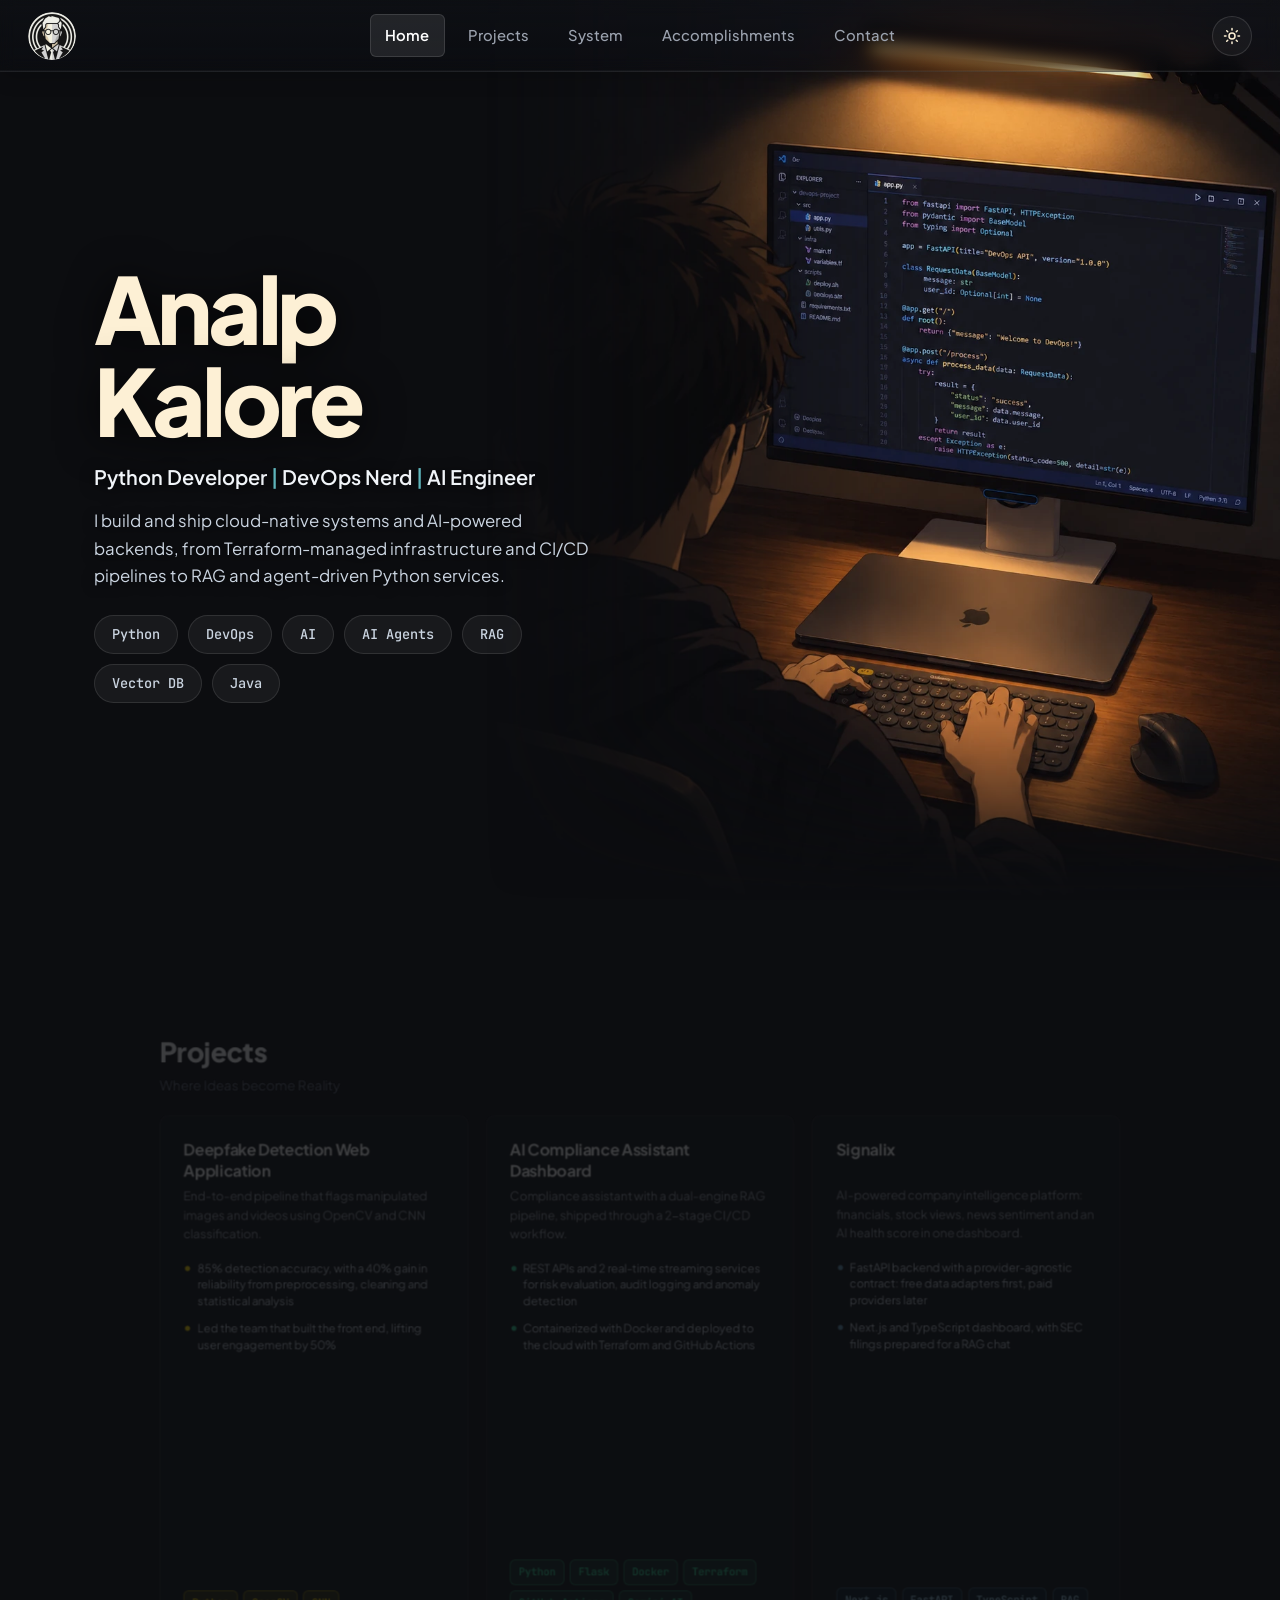
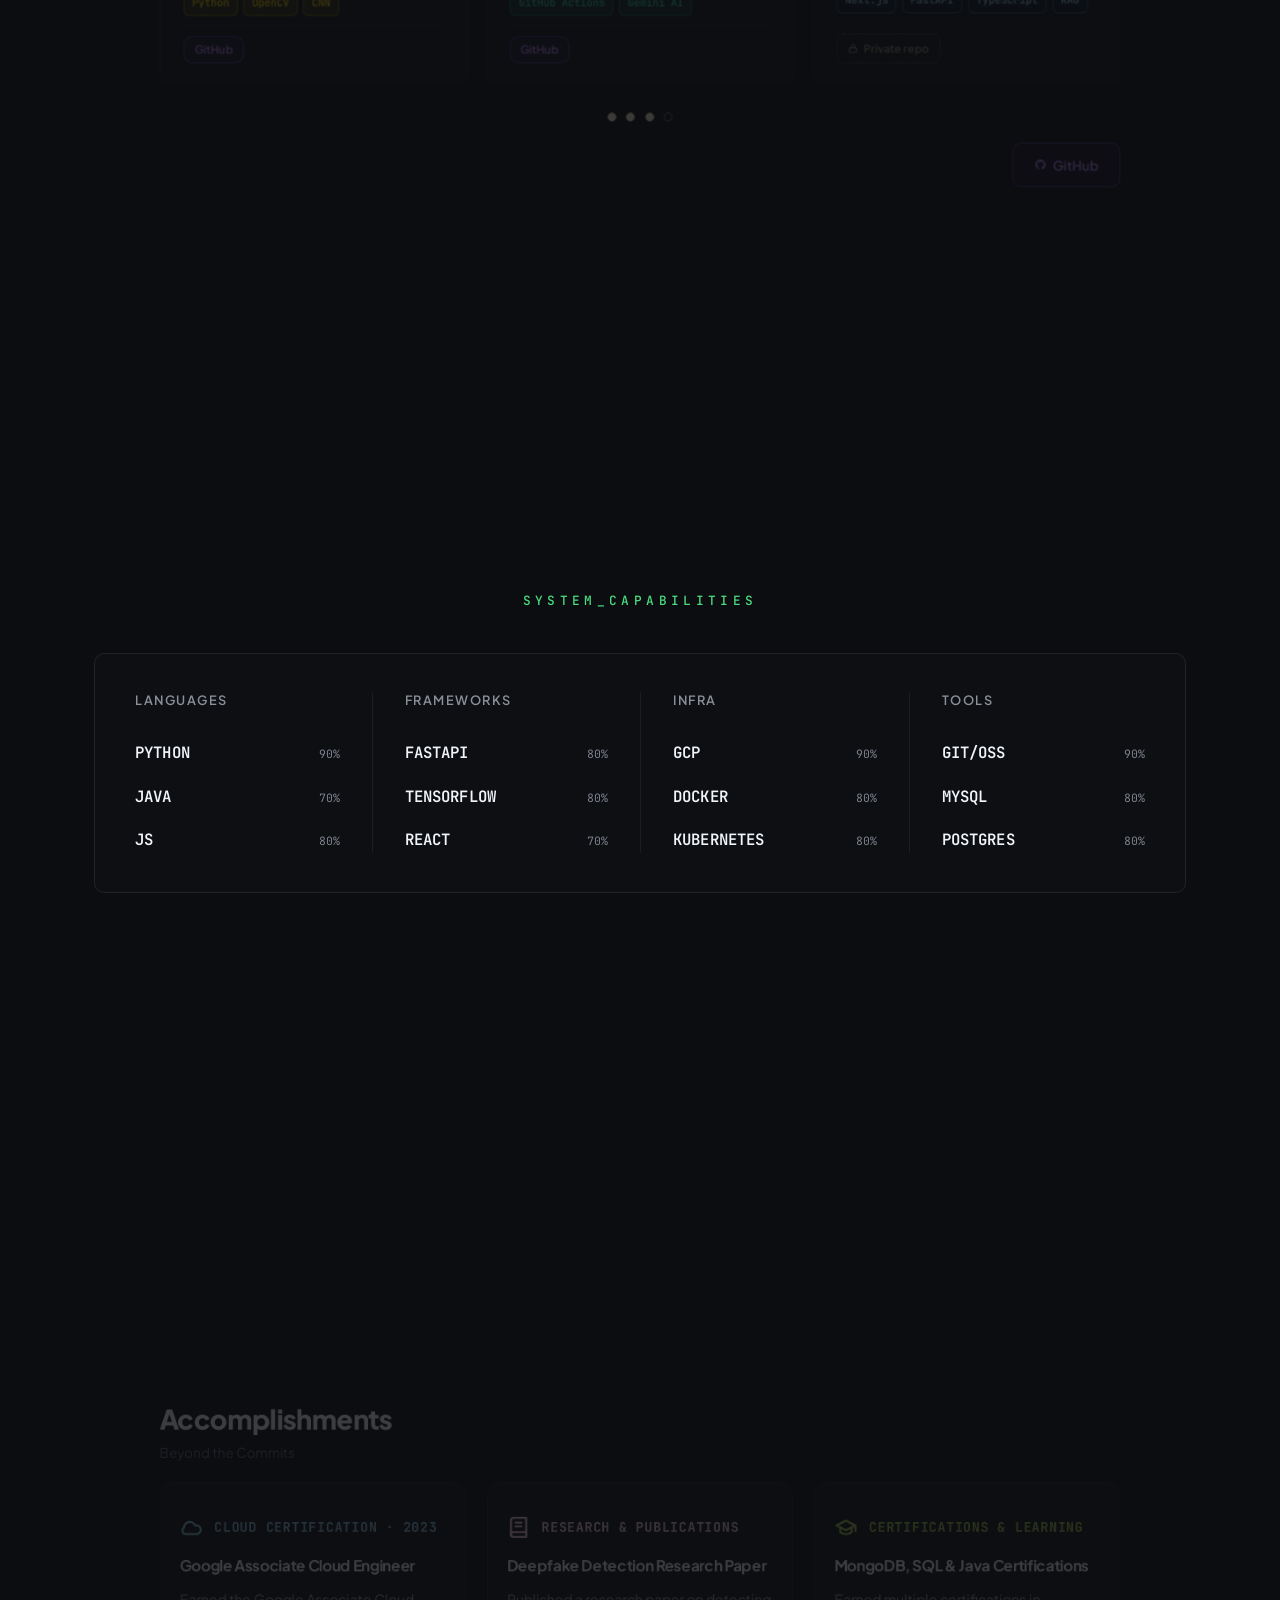
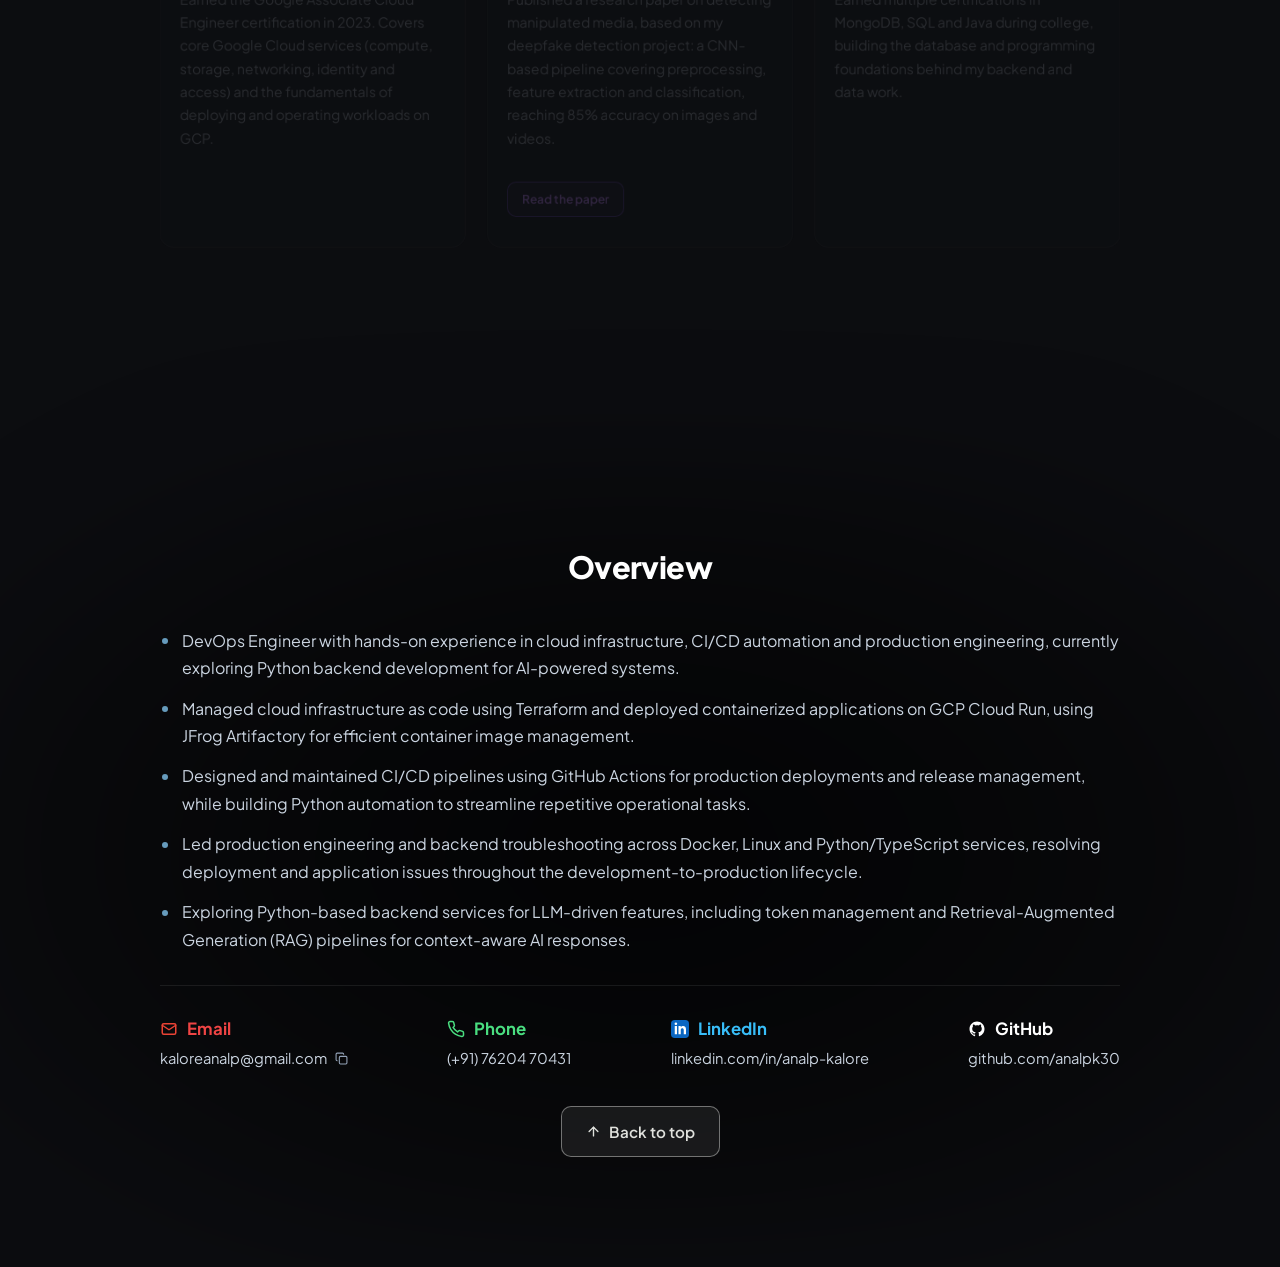
==== index.html @ 3201dc07 "fix #5" ====
<!DOCTYPE html>
<html lang="en">
<head>
  <meta charset="UTF-8">
  <meta name="viewport" content="width=device-width, initial-scale=1.0">

  <title>Analp Kalore | Python Developer, DevOps & AI Engineer</title>
  <meta name="description" content="Portfolio of Analp Kalore: Python developer, DevOps engineer and AI engineer building cloud-native systems, CI/CD pipelines, RAG and AI agents.">
  <meta name="author" content="Analp Kalore">
  <meta name="theme-color" content="#0c0d10">
  <link rel="canonical" href="https://analpk30.github.io/">

  <!-- Open Graph / Twitter -->
  <meta property="og:type" content="website">
  <meta property="og:url" content="https://analpk30.github.io/">
  <meta property="og:title" content="Analp Kalore | Python Developer, DevOps & AI Engineer">
  <meta property="og:description" content="Portfolio of Analp Kalore: Python developer, DevOps engineer and AI engineer building cloud-native systems, CI/CD pipelines, RAG and AI agents.">
  <meta property="og:image" content="https://analpk30.github.io/assets/og-image.jpg">
  <meta name="twitter:card" content="summary_large_image">

  <link rel="icon" type="image/svg+xml" href="assets/favicon.svg">

  <!-- Google Fonts: Plus Jakarta Sans & JetBrains Mono -->
  <link rel="preconnect" href="https://fonts.googleapis.com">
  <link rel="preconnect" href="https://fonts.gstatic.com" crossorigin>
  <link href="https://fonts.googleapis.com/css2?family=JetBrains+Mono:wght@400;500;600&family=Plus+Jakarta+Sans:wght@400;500;600;700;800&display=swap" rel="stylesheet">

  <!-- Theme bootstrap: set before first paint (default: dark; ?theme=light previews without saving) -->
  <script>
    (function() {
      var t = 'dark';
      try {
        var q = /[?&]theme=(light|dark)/.exec(window.location.search);
        t = q ? q[1] : (localStorage.getItem('theme') === 'light' ? 'light' : 'dark');
      } catch (e) {}
      document.documentElement.setAttribute('data-theme', t);
      var m = document.querySelector('meta[name="theme-color"]');
      if (m) m.setAttribute('content', t === 'light' ? '#f6e4c6' : '#0c0d10');
    })();
  </script>

  <link rel="stylesheet" href="css/styles.css?v=8">

  <!-- Page Transition Flash Prevention -->
  <script>
    (function() {
      try {
        if (sessionStorage.getItem('portfolio_page_transition') === '1' || window.location.search.indexOf('transition=1') !== -1) {
          document.documentElement.classList.add('split-transition-active');
        }
      } catch (e) {}
    })();
  </script>
</head>
<body>
  <div class="screen-split-overlay" id="screen-split-overlay" aria-hidden="true">
    <div class="split-curtain split-curtain-left"></div>
    <div class="split-curtain split-curtain-right"></div>
  </div>

  <!-- Fixed background stack: hero image, dims as you scroll past the hero -->
  <div class="bg-stack" aria-hidden="true">
    <div class="hero-visual">
      <img class="hv-dark" src="assets/desk-scene.webp" width="1211" height="1299" fetchpriority="high" alt="">
      <img class="hv-light" src="assets/light-scene.webp" width="1211" height="1299" alt="">
    </div>
  </div>

  <a href="#main" class="skip-link">Skip to main content</a>

  <header class="site-header">
    <div class="header-inner">
      <a href="#home" class="profile-avatar" aria-label="Analp Kalore, back to home"><img class="logo-dark" src="assets/logo-dark.png" width="96" height="96" alt="Analp Kalore logo"><img class="logo-light" src="assets/logo-light.png" width="96" height="96" alt=""></a>

      <nav class="nav-desktop" aria-label="Main Navigation">
        <a href="#home" class="nav-link active">Home</a>
        <a href="#projects" class="nav-link">Projects</a>
        <a href="#system" class="nav-link">System</a>
        <a href="#achievements" class="nav-link">Accomplishments</a>
        <a href="#contact" class="nav-link">Contact</a>
      </nav>

      <button class="mobile-toggle" id="mobile-toggle" aria-label="Toggle Navigation Menu" aria-expanded="false">
        <svg class="hamburger-icon" viewBox="0 0 24 24" fill="none" stroke="currentColor" stroke-width="2">
          <line x1="3" y1="6" x2="21" y2="6"/>
          <line x1="3" y1="12" x2="21" y2="12"/>
          <line x1="3" y1="18" x2="21" y2="18"/>
        </svg>
      </button>
      <button type="button" class="theme-toggle" id="theme-toggle" aria-label="Switch to light theme" title="Switch to light theme">
        <svg class="theme-icon-sun" width="18" height="18" viewBox="0 0 24 24" fill="none" stroke="currentColor" stroke-width="2" stroke-linecap="round" stroke-linejoin="round" aria-hidden="true"><circle cx="12" cy="12" r="4"/><path d="M12 2v2M12 20v2M4.93 4.93l1.41 1.41M17.66 17.66l1.41 1.41M2 12h2M20 12h2M4.93 19.07l1.41-1.41M17.66 6.34l1.41-1.41"/></svg>
        <svg class="theme-icon-moon" width="18" height="18" viewBox="0 0 24 24" fill="none" stroke="currentColor" stroke-width="2" stroke-linecap="round" stroke-linejoin="round" aria-hidden="true"><path d="M21 12.8A9 9 0 1 1 11.2 3a7 7 0 0 0 9.8 9.8z"/></svg>
      </button>
    </div>

    <div class="mobile-drawer" id="mobile-drawer">
      <a href="#home" class="mobile-link active">Home</a>
      <a href="#projects" class="mobile-link">Projects</a>
      <a href="#system" class="mobile-link">System</a>
      <a href="#achievements" class="mobile-link">Accomplishments</a>
      <a href="#contact" class="mobile-link">Contact</a>
    </div>
  </header>

  <main class="main-content main-home" id="main">
    <div class="container">

      <!-- HOME -->
      <section class="hero-section-centered" id="home">
        <h1 class="hero-name-center">Analp Kalore</h1>
        <p class="hero-role-center">Python Developer <span class="role-tag-accent">|</span> DevOps Nerd <span class="role-tag-accent">|</span> AI Engineer</p>
        <p class="hero-bio-center">I build and ship cloud-native systems and AI-powered backends, from Terraform-managed infrastructure and CI/CD pipelines to RAG and agent-driven Python services.</p>
        <div class="quick-skills-strip">
          <span class="skill-pill">Python</span><span class="skill-pill">DevOps</span><span class="skill-pill">AI</span><span class="skill-pill">AI Agents</span><span class="skill-pill">RAG</span><span class="skill-pill">Vector DB</span><span class="skill-pill">Java</span>
        </div>
      </section>

      <!-- PROJECTS -->
      <section class="section-block" id="projects">
        <div class="section-header-compact">
          <div>
            <h2 class="section-title">Projects</h2>
            <p class="section-subtitle">Where Ideas become Reality</p>
          </div>
        </div>

        <div class="projects-viewport" id="projects-viewport">
        <div class="home-projects-grid" id="projects-grid">
          <article class="home-project-card card-accent-yellow" data-project="deepfake">
            <h3 class="project-card-heading">Deepfake Detection Web Application</h3>
            <p class="project-card-desc">End-to-end pipeline that flags manipulated images and videos using OpenCV and CNN classification.</p>
            <ul class="project-card-bullets">
              <li class="bullet-dot-yellow">85% detection accuracy, with a 40% gain in reliability from preprocessing, cleaning and statistical analysis</li>
              <li class="bullet-dot-yellow">Led the team that built the front end, lifting user engagement by 50%</li>
            </ul>
            <div class="card-tags"><span class="tag">Python</span><span class="tag">OpenCV</span><span class="tag">CNN</span></div>
            <div class="project-card-footer">
              <a href="https://github.com/analpk30/Deepfake-Detection-using-Deep-Learning" target="_blank" rel="noopener noreferrer" class="btn btn-outline-purple btn-sm"><span>GitHub</span></a>
            </div>
          </article>
          <article class="home-project-card card-accent-magenta" data-project="compliance">
            <h3 class="project-card-heading">AI Compliance Assistant Dashboard</h3>
            <p class="project-card-desc">Compliance assistant with a dual-engine RAG pipeline, shipped through a 2-stage CI/CD workflow.</p>
            <ul class="project-card-bullets">
              <li class="bullet-dot-magenta">REST APIs and 2 real-time streaming services for risk evaluation, audit logging and anomaly detection</li>
              <li class="bullet-dot-magenta">Containerized with Docker and deployed to the cloud with Terraform and GitHub Actions</li>
            </ul>
            <div class="card-tags"><span class="tag">Python</span><span class="tag">Flask</span><span class="tag">Docker</span><span class="tag">Terraform</span><span class="tag">GitHub Actions</span><span class="tag">Gemini AI</span></div>
            <div class="project-card-footer">
              <a href="https://github.com/analpk30/Project-Aegis-Trade" target="_blank" rel="noopener noreferrer" class="btn btn-outline-purple btn-sm"><span>GitHub</span></a>
            </div>
          </article>
          <article class="home-project-card card-accent-gold" data-project="signalix">
            <h3 class="project-card-heading">Signalix</h3>
            <p class="project-card-desc">AI-powered company intelligence platform: financials, stock views, news sentiment and an AI health score in one dashboard.</p>
            <ul class="project-card-bullets">
              <li class="bullet-dot-gold">FastAPI backend with a provider-agnostic contract: free data adapters first, paid providers later</li>
              <li class="bullet-dot-gold">Next.js and TypeScript dashboard, with SEC filings prepared for a RAG chat</li>
            </ul>
            <div class="card-tags"><span class="tag">Next.js</span><span class="tag">FastAPI</span><span class="tag">TypeScript</span><span class="tag">RAG</span></div>
            <div class="project-card-footer">
              <span class="repo-private" title="Repository is private while the project is in progress"><svg width="12" height="12" viewBox="0 0 24 24" fill="none" stroke="currentColor" stroke-width="2.4" stroke-linecap="round" stroke-linejoin="round" aria-hidden="true"><rect x="4" y="11" width="16" height="10" rx="2"></rect><path d="M8 11V7a4 4 0 0 1 8 0v4"></path></svg>Private repo</span>
            </div>
          </article>
          <article class="home-project-card card-accent-purple" data-project="minicloud">
            <h3 class="project-card-heading">MiniCloud</h3>
            <p class="project-card-desc">Personal developer cloud platform built on top of open-source infrastructure, aiming for one-command deploys.</p>
            <ul class="project-card-bullets">
              <li class="bullet-dot-purple">Building MiniCloud, a lightweight personal developer cloud platform that deploys containerized applications to a single VPS using k3s, Traefik, wildcard DNS, and automatic HTTPS.</li>
              <li class="bullet-dot-purple">Designed a FastAPI-based control plane and CLI workflow to turn developer intent into Kubernetes Deployments, Services, Ingress routes, health checks, resource limits, and public application URLs.</li>
              <li class="bullet-dot-purple">Applied DevOps and platform-engineering practices including containerization, Kubernetes orchestration, TLS automation with cert-manager and Let&rsquo;s Encrypt, secure secret handling, and cost-efficient single-node infrastructure design.</li>
            </ul>
            <div class="card-tags"><span class="tag">Python</span><span class="tag">FastAPI</span><span class="tag">Kubernetes</span><span class="tag">k3s</span><span class="tag">In progress</span></div>
            <div class="project-card-footer">
              <span class="repo-private" title="Repository is private while the project is in progress"><svg width="12" height="12" viewBox="0 0 24 24" fill="none" stroke="currentColor" stroke-width="2.4" stroke-linecap="round" stroke-linejoin="round" aria-hidden="true"><rect x="4" y="11" width="16" height="10" rx="2"></rect><path d="M8 11V7a4 4 0 0 1 8 0v4"></path></svg>Private repo</span>
            </div>
          </article>
        </div>
        </div>
        <div class="projects-dots" id="projects-dots" role="group" aria-label="Projects shown">
          <button type="button" class="projects-dot" data-project="deepfake" aria-label="Show Deepfake Detection" title="Deepfake Detection"></button>
          <button type="button" class="projects-dot" data-project="compliance" aria-label="Show AI Compliance Assistant" title="AI Compliance Assistant"></button>
          <button type="button" class="projects-dot" data-project="signalix" aria-label="Show Signalix" title="Signalix"></button>
          <button type="button" class="projects-dot" data-project="minicloud" aria-label="Show MiniCloud" title="MiniCloud"></button>
        </div>

        <div class="projects-view-more">
          <a href="https://github.com/analpk30" target="_blank" rel="noopener noreferrer" class="btn btn-outline-purple projects-gh-btn" aria-label="Analp Kalore on GitHub"><svg width="14" height="14" viewBox="0 0 24 24" fill="currentColor" aria-hidden="true"><path fill-rule="evenodd" clip-rule="evenodd" d="M12 2C6.477 2 2 6.484 2 12.017c0 4.425 2.865 8.18 6.839 9.504.5.092.682-.217.682-.483 0-.237-.008-.868-.013-1.703-2.782.605-3.369-1.343-3.369-1.343-.454-1.158-1.11-1.466-1.11-1.466-.908-.62.069-.608.069-.608 1.003.07 1.53 1.032 1.53 1.032.892 1.53 2.341 1.088 2.91.832.092-.647.35-1.088.636-1.338-2.22-.253-4.555-1.113-4.555-4.951 0-1.093.39-1.988 1.029-2.688-.103-.253-.446-1.272.098-2.65 0 0 .84-.27 2.75 1.026A9.564 9.564 0 0112 6.844c.85.004 1.705.115 2.504.337 1.909-1.296 2.747-1.027 2.747-1.027.546 1.379.202 2.398.1 2.651.64.7 1.028 1.595 1.028 2.688 0 3.848-2.339 4.695-4.566 4.943.359.309.678.92.678 1.855 0 1.338-.012 2.419-.012 2.747 0 .268.18.58.688.482A10.019 10.019 0 0022 12.017C22 6.484 17.522 2 12 2z"/></svg><span>GitHub</span></a>
        </div>
      </section>

      <!-- SYSTEM -->
      <section class="section-block" id="system">
        <h2 class="system-eyebrow">SYSTEM_CAPABILITIES</h2>
        <div class="system-panel">
          <div class="system-col">
            <h3 class="system-col-title">Languages</h3>
            <ul class="system-list">
              <li class="system-row"><span class="system-name">Python</span><span class="system-pct">90%</span></li>
              <li class="system-row"><span class="system-name">Java</span><span class="system-pct">70%</span></li>
              <li class="system-row"><span class="system-name">JS</span><span class="system-pct">80%</span></li>
            </ul>
          </div>
          <div class="system-col">
            <h3 class="system-col-title">Frameworks</h3>
            <ul class="system-list">
              <li class="system-row"><span class="system-name">FastAPI</span><span class="system-pct">80%</span></li>
              <li class="system-row"><span class="system-name">TensorFlow</span><span class="system-pct">80%</span></li>
              <li class="system-row"><span class="system-name">React</span><span class="system-pct">70%</span></li>
            </ul>
          </div>
          <div class="system-col">
            <h3 class="system-col-title">Infra</h3>
            <ul class="system-list">
              <li class="system-row"><span class="system-name">GCP</span><span class="system-pct">90%</span></li>
              <li class="system-row"><span class="system-name">Docker</span><span class="system-pct">80%</span></li>
              <li class="system-row"><span class="system-name">Kubernetes</span><span class="system-pct">80%</span></li>
            </ul>
          </div>
          <div class="system-col">
            <h3 class="system-col-title">Tools</h3>
            <ul class="system-list">
              <li class="system-row"><span class="system-name">GIT/OSS</span><span class="system-pct">90%</span></li>
              <li class="system-row"><span class="system-name">MySQL</span><span class="system-pct">80%</span></li>
              <li class="system-row"><span class="system-name">Postgres</span><span class="system-pct">80%</span></li>
            </ul>
          </div>
        </div>
      </section>

      <!-- ACCOMPLISHMENTS -->
      <section class="section-block" id="achievements">
        <div class="section-header-compact">
          <div>
            <h2 class="section-title">Accomplishments</h2>
            <p class="section-subtitle">Beyond the Commits</p>
          </div>
        </div>

        <div class="achievements-grid">
          <article class="achievement-card card-accent-cyan">
            <div class="achieve-card-header">
              <div class="achieve-card-meta">
                <div class="achieve-icon icon-cyan" aria-hidden="true"><svg width="26" height="26" viewBox="0 0 24 24" fill="none" stroke="currentColor" stroke-width="2.2" stroke-linecap="round" stroke-linejoin="round"><path d="M17.5 19a4.5 4.5 0 1 0-1.4-8.78A6 6 0 0 0 4.5 12.5 3.5 3.5 0 0 0 6 19z"></path></svg></div>
                <span class="project-card-badge badge-cyan">Cloud Certification · 2023</span>
              </div>
            </div>
            <h3 class="achieve-card-heading">Google Associate Cloud Engineer</h3>
            <p class="achieve-card-desc">Earned the Google Associate Cloud Engineer certification in 2023. Covers core Google Cloud services (compute, storage, networking, identity and access) and the fundamentals of deploying and operating workloads on GCP.</p>
          </article>
          <article class="achievement-card card-accent-research">
            <div class="achieve-card-header">
              <div class="achieve-card-meta">
                <div class="achieve-icon icon-research" aria-hidden="true"><svg width="26" height="26" viewBox="0 0 24 24" fill="none" stroke="currentColor" stroke-width="2.2" stroke-linecap="round" stroke-linejoin="round"><path d="M4 19.5A2.5 2.5 0 0 1 6.5 17H20"></path><path d="M6.5 2H20v20H6.5A2.5 2.5 0 0 1 4 19.5v-15A2.5 2.5 0 0 1 6.5 2z"></path><line x1="9" y1="7" x2="15" y2="7"></line><line x1="9" y1="11" x2="15" y2="11"></line></svg></div>
                <span class="project-card-badge badge-research">Research &amp; Publications</span>
              </div>
            </div>
            <h3 class="achieve-card-heading">Deepfake Detection Research Paper</h3>
            <p class="achieve-card-desc">Published a research paper on detecting manipulated media, based on my deepfake detection project: a CNN-based pipeline covering preprocessing, feature extraction and classification, reaching 85% accuracy on images and videos.</p>
            <a href="https://publications.scrs.in/chapter/978-81-955020-2-8/43" target="_blank" rel="noopener noreferrer" class="btn btn-outline-purple btn-sm achieve-link"><span>Read the paper</span></a>
          </article>
          <article class="achievement-card card-accent-cert">
            <div class="achieve-card-header">
              <div class="achieve-card-meta">
                <div class="achieve-icon icon-cert" aria-hidden="true"><svg width="26" height="26" viewBox="0 0 24 24" fill="none" stroke="currentColor" stroke-width="2.2" stroke-linecap="round" stroke-linejoin="round"><path d="M22 10v6M2 10l10-5 10 5-10 5z"></path><path d="M6 12v5c3 3 9 3 12 0v-5"></path></svg></div>
                <span class="project-card-badge badge-cert">Certifications &amp; Learning</span>
              </div>
            </div>
            <h3 class="achieve-card-heading">MongoDB, SQL &amp; Java Certifications</h3>
            <p class="achieve-card-desc">Earned multiple certifications in MongoDB, SQL and Java during college, building the database and programming foundations behind my backend and data work.</p>
          </article>
        </div>
      </section>

      <!-- CONTACT / ABOUT -->
      <section class="section-block" id="contact">
        <div class="contact-interface-wrapper">
          <div class="section-header-compact">
            <div>
              <h2 class="section-title">Overview</h2>
            </div>
          </div>

          <div class="contact-unified-panel">
            <div class="contact-about-layout no-aside">
              <div class="contact-about-text">
                <ul class="about-bullets">
                  <li>DevOps Engineer with hands-on experience in cloud infrastructure, CI/CD automation and production engineering, currently exploring Python backend development for AI-powered systems.</li>
                  <li>Managed cloud infrastructure as code using Terraform and deployed containerized applications on GCP Cloud Run, using JFrog Artifactory for efficient container image management.</li>
                  <li>Designed and maintained CI/CD pipelines using GitHub Actions for production deployments and release management, while building Python automation to streamline repetitive operational tasks.</li>
                  <li>Led production engineering and backend troubleshooting across Docker, Linux and Python/TypeScript services, resolving deployment and application issues throughout the development-to-production lifecycle.</li>
                  <li>Exploring Python-based backend services for LLM-driven features, including token management and Retrieval-Augmented Generation (RAG) pipelines for context-aware AI responses.</li>
                </ul>
              </div>
            </div>

            <div class="contact-panel-divider" aria-hidden="true"></div>

            <div class="contact-panel-channels">
              <div class="contact-platform-item">
                <span class="platform-heading platform-email"><svg class="platform-icon" width="18" height="18" viewBox="0 0 24 24" fill="none" stroke="#EA4335" stroke-width="2" stroke-linecap="round" stroke-linejoin="round" aria-hidden="true"><rect x="3" y="5" width="18" height="14" rx="2"/><path d="m3 7 9 6 9-6"/></svg><span>Email</span></span>
                <div class="platform-email-group">
                  <a href="mailto:kaloreanalp@gmail.com" class="platform-link platform-email-link" title="Send email to kaloreanalp@gmail.com"><span>kaloreanalp@gmail.com</span></a>
                  <button type="button" class="copy-email-btn" data-copy-email="kaloreanalp@gmail.com" aria-label="Copy email address" title="Copy email address"><svg class="copy-icon-default" width="13" height="13" viewBox="0 0 24 24" fill="none" stroke="currentColor" stroke-width="2" stroke-linecap="round" stroke-linejoin="round" aria-hidden="true"><rect width="14" height="14" x="8" y="8" rx="2" ry="2"/><path d="M4 16c-1.1 0-2-.9-2-2V4c0-1.1.9-2 2-2h10c1.1 0 2 .9 2 2"/></svg><svg class="copy-icon-success" width="13" height="13" viewBox="0 0 24 24" fill="none" stroke="currentColor" stroke-width="2.5" stroke-linecap="round" stroke-linejoin="round" aria-hidden="true"><polyline points="20 6 9 17 4 12"/></svg></button>
                </div>
              </div>

              <div class="contact-platform-item">
                <span class="platform-heading platform-phone"><svg class="platform-icon" width="18" height="18" viewBox="0 0 24 24" fill="none" stroke="currentColor" stroke-width="2" stroke-linecap="round" stroke-linejoin="round" aria-hidden="true"><path d="M22 16.92v3a2 2 0 0 1-2.18 2 19.79 19.79 0 0 1-8.63-3.07 19.5 19.5 0 0 1-6-6 19.79 19.79 0 0 1-3.07-8.67A2 2 0 0 1 4.11 2h3a2 2 0 0 1 2 1.72c.13.96.36 1.9.7 2.81a2 2 0 0 1-.45 2.11L8.09 9.91a16 16 0 0 0 6 6l1.27-1.27a2 2 0 0 1 2.11-.45c.91.34 1.85.57 2.81.7A2 2 0 0 1 22 16.92z"/></svg><span>Phone</span></span>
                <a href="tel:+917620470431" class="platform-link" title="Call +91 76204 70431"><span>(+91) 76204 70431</span></a>
              </div>

              <div class="contact-platform-item">
                <span class="platform-heading platform-linkedin"><svg class="platform-icon" width="18" height="18" viewBox="0 0 24 24" aria-hidden="true"><path fill="#0A66C2" d="M19 0H5a5 5 0 0 0-5 5v14a5 5 0 0 0 5 5h14a5 5 0 0 0 5-5V5a5 5 0 0 0-5-5z"/><path fill="#ffffff" d="M8 19H5V8h3v11zM6.5 6.732a1.75 1.75 0 1 1 0-3.5 1.75 1.75 0 0 1 0 3.5zM20 19h-3v-5.604c0-3.368-4-3.113-4 0V19h-3V8h3v1.765c1.396-2.586 7-2.777 7 2.476V19z"/></svg><span>LinkedIn</span></span>
                <a href="https://www.linkedin.com/in/analp-kalore-0575a821b/" target="_blank" rel="noopener noreferrer" class="platform-link">linkedin.com/in/analp-kalore</a>
              </div>

              <div class="contact-platform-item">
                <span class="platform-heading platform-github"><svg class="platform-icon" width="18" height="18" viewBox="0 0 24 24" fill="currentColor" aria-hidden="true"><path fill-rule="evenodd" clip-rule="evenodd" d="M12 2C6.477 2 2 6.484 2 12.017c0 4.425 2.865 8.18 6.839 9.504.5.092.682-.217.682-.483 0-.237-.008-.868-.013-1.703-2.782.605-3.369-1.343-3.369-1.343-.454-1.158-1.11-1.466-1.11-1.466-.908-.62.069-.608.069-.608 1.003.07 1.53 1.032 1.53 1.032.892 1.53 2.341 1.088 2.91.832.092-.647.35-1.088.636-1.338-2.22-.253-4.555-1.113-4.555-4.951 0-1.093.39-1.988 1.029-2.688-.103-.253-.446-1.272.098-2.65 0 0 .84-.27 2.75 1.026A9.564 9.564 0 0112 6.844c.85.004 1.705.115 2.504.337 1.909-1.296 2.747-1.027 2.747-1.027.546 1.379.202 2.398.1 2.651.64.7 1.028 1.595 1.028 2.688 0 3.848-2.339 4.695-4.566 4.943.359.309.678.92.678 1.855 0 1.338-.012 2.419-.012 2.747 0 .268.18.58.688.482A10.019 10.019 0 0022 12.017C22 6.484 17.522 2 12 2z"/></svg><span>GitHub</span></span>
                <a href="https://github.com/analpk30" target="_blank" rel="noopener noreferrer" class="platform-link">github.com/analpk30</a>
              </div>
            </div>
          </div>

          <div class="back-to-top-wrap">
            <a href="#home" class="btn btn-outline-view-more back-to-top"><svg width="15" height="15" viewBox="0 0 24 24" fill="none" stroke="currentColor" stroke-width="2.2" stroke-linecap="round" stroke-linejoin="round" aria-hidden="true"><line x1="12" y1="19" x2="12" y2="5"/><polyline points="5 12 12 5 19 12"/></svg><span>Back to top</span></a>
          </div>
        </div>
      </section>

    </div>
  </main>

  <script src="js/main.js?v=8"></script>
</body>
</html>
---- css/styles.css ----
/* ==========================================================================
   Analp Kalore - Developer Portfolio
   Aesthetic: Advanced Modern Dark Grey Theme (Recruiter-Ready & Clean)
   Typography: Plus Jakarta Sans & JetBrains Mono
   ========================================================================== */

/* --------------------------------------------------------------------------
   1. Design Tokens & CSS Variables
   -------------------------------------------------------------------------- */
:root {
  /* ── Backgrounds (Dark Grey Base) ── */
  --bg-body:          #0c0d10;
  --bg-surface:       #131519;
  --bg-surface-hover: #1b1e24;
  --bg-nav:           rgba(12, 13, 16, 0.42);

  /* ── Neutral Text & Borders ── */
  --border-subtle:    rgba(255, 255, 255, 0.08);
  --border-hover:     rgba(255, 255, 255, 0.22);
  --text-main:        #fdf0d5;
  --text-muted:       #9ca3af;
  --text-dim:         #6b7280;

  /* ── Palette Tokens: Molten Lava, Brick Red, Papaya Whip, Deep Space Blue, Steel Blue ── */
  --papaya-whip:          #fdf0d5;
  --papaya-whip-subtle:   rgba(253, 240, 213, 0.12);
  --papaya-whip-border:   rgba(253, 240, 213, 0.35);
  --white:                #fdf0d5;

  /* 1. Brick Red & Molten Lava (Primary Actions & Theme) */
  --brick-red:            #c1121f;
  --brick-red-hover:      #9c0e18;
  --brick-red-subtle:     rgba(193, 18, 31, 0.14);
  --brick-red-border:     rgba(193, 18, 31, 0.42);

  --molten-lava:          #780000;
  --molten-lava-hover:    #5a0000;
  --molten-lava-subtle:   rgba(120, 0, 0, 0.16);
  --molten-lava-border:   rgba(120, 0, 0, 0.45);

  --red:                  #c1121f;
  --red-hover:            #780000;
  --red-subtle:           rgba(193, 18, 31, 0.14);
  --red-border:           rgba(193, 18, 31, 0.42);

  /* 2. Steel Blue (Secondary Accent & Links) */
  --steel-blue:           #669bbc;
  --steel-blue-hover:     #4e82a3;
  --steel-blue-subtle:    rgba(102, 155, 188, 0.14);
  --steel-blue-border:    rgba(102, 155, 188, 0.42);

  --blue:                 #669bbc;
  --blue-hover:           #4e82a3;
  --blue-subtle:          rgba(102, 155, 188, 0.14);
  --blue-border:          rgba(102, 155, 188, 0.42);

  --cyan:                 #669bbc;
  --cyan-subtle:          rgba(102, 155, 188, 0.14);
  --cyan-border:          rgba(102, 155, 188, 0.42);

  --gold:                 #669bbc;
  --gold-hover:           #4e82a3;
  --gold-subtle:          rgba(102, 155, 188, 0.14);
  --gold-border:          rgba(102, 155, 188, 0.42);

  /* 3. Deep Space Blue (Atmospheric Surfacing & Backdrops) */
  --deep-space-blue:        #003049;
  --deep-space-blue-hover:  #00466c;
  --deep-space-blue-subtle: rgba(0, 48, 73, 0.35);
  --deep-space-blue-border: rgba(0, 48, 73, 0.65);

  /* ── Preserved & Standard Colors ── */
  --green:            #10b981;
  --green-subtle:     rgba(16, 185, 129, 0.12);
  --green-border:     rgba(16, 185, 129, 0.35);

  --linkedin:         #0a66c2;
  --linkedin-hover:   #004182;
  --linkedin-subtle:  rgba(10, 102, 194, 0.14);
  --linkedin-border:  rgba(10, 102, 194, 0.45);

  /* 6. Purple / Violet (GitHub & OOP - Preserved Untouched) */
  --purple:           #8b5cf6;
  --purple-subtle:    rgba(139, 92, 246, 0.12);
  --purple-border:    rgba(139, 92, 246, 0.35);

  /* 7. Research Accent (#fad2e1 - Achievements Research Section) */
  --research-pink:        #fad2e1;
  --research-pink-subtle: rgba(250, 210, 225, 0.12);
  --research-pink-border: rgba(250, 210, 225, 0.40);

  /* 8. Certificates Accent (#a7c957 - Achievements Certificates Section) */
  --cert-sage:            #a7c957;
  --cert-sage-subtle:     rgba(167, 201, 87, 0.12);
  --cert-sage-border:     rgba(167, 201, 87, 0.42);

  /* 9. Project 1 Accent (#ffdd00 - Sunflower Yellow) */
  --project-yellow:        #ffdd00;
  --project-yellow-subtle: rgba(255, 221, 0, 0.12);
  --project-yellow-border: rgba(255, 221, 0, 0.42);

  /* 10. Project 2 Accent (#34D399 - Electric Mint) */
  --project-magenta:        #34D399;
  --project-magenta-subtle: rgba(52, 211, 153, 0.12);
  --project-magenta-border: rgba(52, 211, 153, 0.42);

  /* 11. View More Accent (#e0e1dd - Platinum / Light Slate) */
  --platinum:              #e0e1dd;
  --platinum-subtle:       rgba(224, 225, 221, 0.08);
  --platinum-border:       rgba(224, 225, 221, 0.45);

  /* 12. Contact Email Heading (#ef4444) */
  --email-heading:         #ef4444;

  /* ── Typography ── */
  --font-sans: 'Plus Jakarta Sans', system-ui, -apple-system, BlinkMacSystemFont, 'Segoe UI', Roboto, sans-serif;
  --font-mono: 'JetBrains Mono', 'Fira Code', monospace;

  /* ── Sizing & Radius ── */
  --max-width:        1140px;
  --header-height:    72px;
  --radius-sm:        6px;
  --radius-md:        10px;
  --radius-lg:        16px;
  --radius-pill:      9999px;

  /* ── Transitions ── */
  --trans: 200ms cubic-bezier(0.4, 0, 0.2, 1);
}

/* --------------------------------------------------------------------------
   2. Reset & Global Styles
   -------------------------------------------------------------------------- */
*, *::before, *::after {
  box-sizing: border-box;
  margin: 0;
  padding: 0;
}

html {
  font-size: 16px;
  scroll-behavior: smooth;
  -webkit-text-size-adjust: 100%;
}

body {
  font-family: var(--font-sans);
  background-color: var(--bg-body);
  color: var(--text-muted);
  line-height: 1.65;
  min-height: 100vh;
  display: flex;
  flex-direction: column;
  -webkit-font-smoothing: antialiased;
  -moz-osx-font-smoothing: grayscale;
  position: relative;
  overflow-x: hidden;
}

/* Subtle, sophisticated background canvas */
#bg-canvas {
  position: fixed;
  inset: 0;
  width: 100%;
  height: 100%;
  z-index: 0;
  pointer-events: none;
}

.site-header,
.main-content,
.site-footer {
  position: relative;
  z-index: 1;
}

/* Typography Defaults */
h1, h2, h3, h4, h5, h6 {
  color: var(--text-main);
  font-weight: 700;
  line-height: 1.25;
  letter-spacing: -0.02em;
}

p {
  margin-bottom: 1.25rem;
}
p:last-child {
  margin-bottom: 0;
}

a {
  color: #fb7185;
  text-decoration: none;
  transition: color var(--trans);
}
a:hover {
  color: #fda4af;
}

ul, ol { list-style: none; }

:focus-visible {
  outline: 2px solid var(--red);
  outline-offset: 3px;
}

.skip-link {
  position: absolute;
  top: -100px;
  left: 1rem;
  background: var(--red);
  color: #ffffff;
  padding: 0.5rem 1rem;
  font-weight: 600;
  border-radius: var(--radius-sm);
  z-index: 9999;
  transition: top var(--trans);
}
.skip-link:focus { top: 1rem; }

.container {
  width: 100%;
  max-width: var(--max-width);
  margin: 0 auto;
  padding: 0 1.5rem;
}

/* --------------------------------------------------------------------------
   3. Header & Navigation (Home, Projects, Contact, Resume)
   -------------------------------------------------------------------------- */
.site-header {
  position: sticky;
  top: 0;
  width: 100%;
  height: var(--header-height);
  background: linear-gradient(180deg, rgba(16, 18, 22, 0.52) 0%, rgba(12, 13, 16, 0.32) 100%);
  backdrop-filter: blur(8px) saturate(160%);
  -webkit-backdrop-filter: blur(8px) saturate(160%);
  border-bottom: 1px solid rgba(255, 255, 255, 0.08);
  box-shadow: 0 4px 20px -2px rgba(0, 0, 0, 0.25), inset 0 -1px 0 rgba(255, 255, 255, 0.03);
  z-index: 100;
  display: flex;
  align-items: center;
  padding: 0 1.75rem;
  transition: background 300ms ease, border-color 300ms ease, box-shadow 300ms ease;
}

.site-header.scrolled {
  background: linear-gradient(180deg, rgba(16, 18, 22, 0.82) 0%, rgba(12, 13, 16, 0.68) 100%);
  border-bottom-color: rgba(255, 255, 255, 0.12);
  box-shadow: 0 8px 30px -4px rgba(0, 0, 0, 0.45), inset 0 -1px 0 rgba(255, 255, 255, 0.05);
}

.header-inner {
  display: flex;
  align-items: center;
  justify-content: center;
  width: 100%;
}

.brand-logo {
  display: inline-flex;
  align-items: center;
  text-decoration: none;
  color: var(--text-main);
  padding: 4px 6px;
  border-radius: var(--radius-md);
  transition: opacity var(--trans), transform var(--trans);
}
.brand-logo:hover {
  opacity: 0.85;
  transform: scale(1.04);
}

.brand-monogram {
  width: 36px;
  height: 36px;
  border-radius: 9px;
  background: linear-gradient(135deg, rgba(193, 18, 31, 0.24), rgba(0, 48, 73, 0.45));
  border: 1px solid rgba(193, 18, 31, 0.45);
  color: #fdf0d5;
  font-weight: 800;
  font-size: 0.95rem;
  display: flex;
  align-items: center;
  justify-content: center;
  letter-spacing: 0.5px;
  box-shadow: 0 0 14px rgba(193, 18, 31, 0.22);
}

.brand-monogram-img {
  height: 20px;
  width: auto;
  object-fit: contain;
  flex-shrink: 0;
  display: block;
}

.brand-text,
.brand-name {
  font-family: var(--font-mono);
  font-weight: 600;
  font-size: 0.95rem;
  letter-spacing: -0.01em;
  color: #ffffff;
  display: inline-block;
}

/* Desktop nav */
.nav-desktop {
  display: flex;
  align-items: center;
  gap: 0.5rem;
}

.nav-link {
  color: var(--text-muted);
  font-size: 0.925rem;
  font-weight: 500;
  padding: 0.5rem 0.9rem;
  border-radius: var(--radius-sm);
  border: 1px solid transparent;
  transition: color 250ms ease, background-color 250ms ease, border-color 250ms ease;
}
.nav-link:hover {
  color: #ffffff;
  background: rgba(255, 255, 255, 0.06);
}
.nav-link.active {
  color: #ffffff;
  background: rgba(255, 255, 255, 0.09);
  border-color: rgba(255, 255, 255, 0.12);
  font-weight: 600;
}

/* About navigation button: styled in #6c2d59 with subtle glow */
.nav-btn-about {
  color: #ffffff !important;
  font-weight: 600;
  padding: 0.45rem 1.05rem;
  border-radius: var(--radius-sm);
  background: rgba(108, 45, 89, 0.32);
  border: 1px solid rgba(108, 45, 89, 0.75);
  box-shadow: 0 0 10px rgba(108, 45, 89, 0.45);
  transition: all 250ms ease;
}
.nav-btn-about:hover {
  color: #ffffff !important;
  background: rgba(108, 45, 89, 0.60);
  border-color: #9d4182;
  box-shadow: 0 0 16px rgba(108, 45, 89, 0.75), 0 0 4px rgba(255, 255, 255, 0.2);
  transform: translateY(-1px);
}
.nav-btn-about.active {
  color: #ffffff !important;
  background: #6c2d59;
  border-color: #a8478c;
  box-shadow: 0 0 15px rgba(108, 45, 89, 0.8);
  font-weight: 600;
}

/* Resume CTA nav link (Steel Blue / Deep Space Blue Accent) */
.nav-cta {
  margin-left: 0.5rem;
  color: var(--papaya-whip);
  border: 1px solid rgba(102, 155, 188, 0.5);
  background: rgba(0, 48, 73, 0.35);
  font-weight: 600;
}
.nav-cta:hover {
  color: #003049;
  background: var(--steel-blue);
  border-color: var(--steel-blue);
  box-shadow: 0 0 15px rgba(102, 155, 188, 0.4);
}

/* Mobile toggle */
.mobile-toggle {
  display: none;
  background: rgba(255, 255, 255, 0.04);
  border: 1px solid rgba(255, 255, 255, 0.08);
  border-radius: var(--radius-sm);
  cursor: pointer;
  padding: 0.45rem 0.55rem;
  color: var(--text-main);
  transition: background var(--trans), border-color var(--trans);
}
.mobile-toggle:hover {
  background: rgba(255, 255, 255, 0.08);
  border-color: rgba(255, 255, 255, 0.15);
}
.hamburger-icon {
  width: 22px;
  height: 22px;
  display: block;
}

/* Mobile drawer */
.mobile-drawer {
  display: none;
  position: fixed;
  top: var(--header-height);
  left: 0;
  width: 100%;
  background: rgba(14, 16, 20, 0.90);
  backdrop-filter: blur(16px);
  -webkit-backdrop-filter: blur(16px);
  border-bottom: 1px solid rgba(255, 255, 255, 0.1);
  padding: 1.25rem 1.5rem 2rem;
  z-index: 99;
  flex-direction: column;
  gap: 0.75rem;
  box-shadow: 0 12px 30px rgba(0, 0, 0, 0.45);
}
.mobile-drawer.open { display: flex; }

.mobile-link {
  font-size: 1.05rem;
  font-weight: 500;
  color: var(--text-muted);
  padding: 0.75rem 1rem;
  border-radius: var(--radius-sm);
  border: 1px solid transparent;
  transition: color 250ms ease, background-color 250ms ease, border-color 250ms ease;
}
.mobile-link.active {
  color: #ffffff;
  background: rgba(255, 255, 255, 0.08);
  border-color: rgba(255, 255, 255, 0.12);
  font-weight: 600;
}

/* About mobile button */
.mobile-btn-about {
  color: #ffffff !important;
  font-weight: 600;
  background: rgba(108, 45, 89, 0.32);
  border: 1px solid rgba(108, 45, 89, 0.75);
  box-shadow: 0 0 8px rgba(108, 45, 89, 0.4);
}
.mobile-btn-about:hover,
.mobile-btn-about.active {
  color: #ffffff !important;
  background: #6c2d59;
  border-color: #a8478c;
  box-shadow: 0 0 14px rgba(108, 45, 89, 0.75);
}

/* --------------------------------------------------------------------------
   4. Centered Hero Section (Name in Pure White)
   -------------------------------------------------------------------------- */
.hero-section-centered {
  min-height: calc(100vh - var(--header-height));
  min-height: calc(100dvh - var(--header-height));
  padding: 2.5rem 0 3rem;
  display: flex;
  flex-direction: column;
  justify-content: center;
  align-items: center;
  text-align: center;
  box-sizing: border-box;
  margin-bottom: 3rem;
  scroll-margin-top: var(--header-height);
}

.hero-status-pill {
  display: inline-flex;
  align-items: center;
  gap: 0.6rem;
  background: rgba(255, 255, 255, 0.05);
  border: 1px solid rgba(255, 255, 255, 0.12);
  padding: 0.4rem 1.2rem;
  border-radius: var(--radius-pill);
  font-size: 0.85rem;
  font-weight: 500;
  color: #cbd5e1;
  margin-bottom: 0.95rem;
}

.status-dot {
  width: 8px;
  height: 8px;
  border-radius: 50%;
  background-color: var(--green);
  box-shadow: 0 0 10px rgba(16, 185, 129, 0.6);
  animation: pulse-dot 2s ease-in-out infinite;
}

@keyframes pulse-dot {
  0%, 100% { opacity: 1; transform: scale(1); }
  50%       { opacity: 0.45; transform: scale(0.9); }
}

/* Centered Name: PAPAYA WHIP (INCREASED PROMINENT SIZE) */
.hero-name-center {
  font-size: clamp(4.6rem, 9.6vw, 7.85rem);
  font-weight: 800;
  letter-spacing: -0.045em;
  line-height: 1.01;
  margin-bottom: 0.95rem;
  color: var(--papaya-whip) !important;
  text-shadow: 0 4px 40px rgba(0, 0, 0, 0.8);
}

.hero-role-center {
  font-size: 1.25rem;
  font-weight: 600;
  color: #f1f5f9;
  text-shadow: 0 2px 14px rgba(0, 0, 0, 0.95);
  margin-bottom: 0.85rem;
}

.role-tag-accent {
  color: #62BBC1;
}

.hero-bio-center {
  font-size: 1.05rem;
  color: #cbd5e1;
  text-shadow: 0 2px 12px rgba(0, 0, 0, 0.95);
  max-width: 660px;
  line-height: 1.65;
  margin: 0 auto 1.6rem;
}

.hero-actions-center {
  display: flex;
  justify-content: center;
  flex-wrap: wrap;
  gap: 1.1rem;
  margin-bottom: 1.85rem;
}

/* Fast-scan Skills Strip - Neutral Subtle Grey (Matches Project Tags) */
.quick-skills-strip {
  display: flex;
  flex-wrap: wrap;
  justify-content: center;
  gap: 0.65rem;
  margin-bottom: 0;
  max-width: 820px;
}

.skill-pill {
  display: inline-flex;
  align-items: center;
  font-family: var(--font-mono);
  font-size: 0.85rem;
  font-weight: 500;
  padding: 0.45rem 1.05rem;
  border-radius: var(--radius-pill);
  border: 1px solid rgba(255, 255, 255, 0.1);
  background: rgba(255, 255, 255, 0.05);
  color: #cbd5e1;
  box-shadow: none;
  transition: color var(--trans), background var(--trans), border-color var(--trans);
}
.skill-pill:hover {
  border-color: rgba(255, 255, 255, 0.2);
  color: #ffffff;
  background: rgba(255, 255, 255, 0.08);
  box-shadow: none;
  transform: none;
}

/* --------------------------------------------------------------------------
   5. Buttons (Uniform Hollow Outline Style matching Section Colors)
   -------------------------------------------------------------------------- */
.btn {
  display: inline-flex;
  align-items: center;
  justify-content: center;
  gap: 0.5rem;
  padding: 0.75rem 1.5rem;
  font-size: 0.95rem;
  font-weight: 600;
  border-radius: var(--radius-md);
  transition: all var(--trans);
  cursor: pointer;
  border: 1px solid transparent;
  font-family: var(--font-sans);
  text-decoration: none;
}

/* Red Hollow Button (Email Channel, Form Submit, Red Projects) - Brick Red & Molten Lava */
.btn-primary {
  background: rgba(193, 18, 31, 0.12);
  color: var(--papaya-whip);
  border: 1px solid rgba(193, 18, 31, 0.55);
}
.btn-primary:hover {
  background: rgba(193, 18, 31, 0.30);
  border-color: var(--brick-red);
  color: var(--papaya-whip);
  transform: translateY(-2px);
  box-shadow: 0 4px 18px rgba(193, 18, 31, 0.38);
}

.btn-outline-red {
  background: rgba(193, 18, 31, 0.10);
  color: #ff7d8d;
  border: 1px solid rgba(193, 18, 31, 0.55);
}
.btn-outline-red:hover {
  background: rgba(193, 18, 31, 0.28);
  border-color: var(--brick-red);
  color: var(--papaya-whip);
  transform: translateY(-2px);
  box-shadow: 0 4px 18px rgba(193, 18, 31, 0.38);
}

/* LinkedIn Official Blue Hollow Button (#0A66C2) */
.btn-outline-linkedin {
  background: rgba(10, 102, 194, 0.09);
  color: #70b5f9;
  border: 1px solid rgba(10, 102, 194, 0.6);
}
.btn-outline-linkedin:hover {
  background: rgba(10, 102, 194, 0.28);
  border-color: #0a66c2;
  color: #ffffff;
  transform: translateY(-2px);
  box-shadow: 0 4px 18px rgba(10, 102, 194, 0.45);
}

/* Platinum Hollow Button (#e0e1dd - View More Projects CTA) */
.btn-outline-cyan,
.btn-outline-platinum,
.btn-outline-view-more {
  background: var(--platinum-subtle);
  color: var(--platinum);
  border: 1px solid var(--platinum-border);
}
.btn-outline-cyan:hover,
.btn-outline-platinum:hover,
.btn-outline-view-more:hover {
  background: rgba(224, 225, 221, 0.22);
  border-color: var(--platinum);
  color: #ffffff;
  transform: translateY(-2px);
  box-shadow: 0 4px 18px rgba(224, 225, 221, 0.30);
}

/* Purple Hollow Button (GitHub Channel, OOP Projects - Preserved) */
.btn-outline-purple {
  background: rgba(139, 92, 246, 0.08);
  color: #c084fc;
  border: 1px solid rgba(139, 92, 246, 0.55);
}
.btn-outline-purple:hover {
  background: rgba(139, 92, 246, 0.24);
  border-color: var(--purple);
  color: #ffffff;
  transform: translateY(-2px);
  box-shadow: 0 4px 18px rgba(139, 92, 246, 0.35);
}

/* Research Pink Hollow Button (#fad2e1 - Achievements Research Section) */
.btn-outline-research,
.btn-outline-pink {
  background: var(--research-pink-subtle);
  color: var(--research-pink);
  border: 1px solid var(--research-pink-border);
}
.btn-outline-research:hover,
.btn-outline-pink:hover {
  background: rgba(250, 210, 225, 0.22);
  border-color: var(--research-pink);
  color: #ffffff;
  transform: translateY(-2px);
  box-shadow: 0 4px 18px rgba(250, 210, 225, 0.35);
}

/* Certificates Sage Hollow Button (#a7c957 - Achievements Certificates Section) */
.btn-outline-cert,
.btn-outline-sage {
  background: var(--cert-sage-subtle);
  color: var(--cert-sage);
  border: 1px solid var(--cert-sage-border);
}
.btn-outline-cert:hover,
.btn-outline-sage:hover {
  background: rgba(167, 201, 87, 0.22);
  border-color: var(--cert-sage);
  color: #ffffff;
  transform: translateY(-2px);
  box-shadow: 0 4px 18px rgba(167, 201, 87, 0.35);
}

/* Project 1 Yellow Hollow Button (#ffdd00) */
.btn-outline-yellow {
  background: var(--project-yellow-subtle);
  color: var(--project-yellow);
  border: 1px solid var(--project-yellow-border);
}
.btn-outline-yellow:hover {
  background: rgba(255, 221, 0, 0.22);
  border-color: var(--project-yellow);
  color: #ffffff;
  transform: translateY(-2px);
  box-shadow: 0 4px 18px rgba(255, 221, 0, 0.35);
}

/* Project 2 Magenta Hollow Button (#f62dae) */
.btn-outline-magenta {
  background: var(--project-magenta-subtle);
  color: var(--project-magenta);
  border: 1px solid var(--project-magenta-border);
}
.btn-outline-magenta:hover {
  background: rgba(52, 211, 153, 0.22);
  border-color: var(--project-magenta);
  color: #ffffff;
  transform: translateY(-2px);
  box-shadow: 0 4px 18px rgba(52, 211, 153, 0.35);
}

/* Blue Hollow Button (Spring Boot Project) - Steel Blue */
.btn-outline-blue {
  background: rgba(102, 155, 188, 0.10);
  color: #8ec5e6;
  border: 1px solid rgba(102, 155, 188, 0.55);
}
.btn-outline-blue:hover {
  background: rgba(102, 155, 188, 0.26);
  border-color: var(--steel-blue);
  color: var(--papaya-whip);
  transform: translateY(-2px);
  box-shadow: 0 4px 18px rgba(102, 155, 188, 0.38);
}

/* Deep Space Blue Hollow Button (Official Resume Channel, Core Java Project) */
.btn-outline-gold,
.btn-gold,
.btn-outline-berry {
  background: rgba(0, 48, 73, 0.35);
  color: #a8d5f2;
  border: 1px solid rgba(102, 155, 188, 0.50);
}
.btn-outline-gold:hover,
.btn-gold:hover,
.btn-outline-berry:hover {
  background: rgba(102, 155, 188, 0.28);
  border-color: var(--steel-blue);
  color: var(--papaya-whip);
  transform: translateY(-2px);
  box-shadow: 0 4px 18px rgba(0, 48, 73, 0.55);
}

/* Neutral Secondary Button */
.btn-secondary {
  background: rgba(255, 255, 255, 0.05);
  color: var(--text-main);
  border: 1px solid rgba(255, 255, 255, 0.16);
}
.btn-secondary:hover {
  background: rgba(255, 255, 255, 0.12);
  border-color: rgba(255, 255, 255, 0.3);
  transform: translateY(-2px);
}

/* Grey Hollow Button (GitHub redirection button) */
.btn-outline-grey,
.btn-outline-gray {
  background: rgba(255, 255, 255, 0.04);
  color: #cbd5e1;
  border: 1px solid rgba(255, 255, 255, 0.18);
}
.btn-outline-grey:hover,
.btn-outline-gray:hover {
  background: rgba(255, 255, 255, 0.12);
  border-color: rgba(255, 255, 255, 0.38);
  color: #ffffff;
  transform: translateY(-2px);
  box-shadow: 0 4px 14px rgba(0, 0, 0, 0.35);
}

/* Green Hollow Button (View More Projects CTA) */
.btn-outline-green {
  background: rgba(16, 185, 129, 0.08);
  color: #34d399;
  border: 1px solid rgba(16, 185, 129, 0.55);
}
.btn-outline-green:hover {
  background: rgba(16, 185, 129, 0.22);
  border-color: var(--green);
  color: #ffffff;
  transform: translateY(-2px);
  box-shadow: 0 4px 18px rgba(16, 185, 129, 0.35);
}

.btn-sm {
  padding: 0.48rem 1rem;
  font-size: 0.85rem;
}

/* --------------------------------------------------------------------------
   6. Home Page Projects Showcase (Concise & Easy to Read)
   -------------------------------------------------------------------------- */
.section-block {
  margin-bottom: 3.5rem;
}
.section-block[id] {
  scroll-margin-top: calc(var(--header-height) + 0.5rem);
}

.section-header-compact {
  display: flex;
  align-items: flex-end;
  justify-content: space-between;
  flex-wrap: wrap;
  gap: 1rem;
  margin-bottom: 1.35rem;
}
.section-title {
  font-size: clamp(1.85rem, 2.4vw, 2.15rem);
  font-weight: 800;
  color: #ffffff;
  margin-bottom: 0.35rem;
  letter-spacing: -0.02em;
  white-space: nowrap;
}
.section-subtitle {
  color: var(--text-dim);
  font-size: 0.95rem;
}

.home-projects-grid {
  display: grid;
  grid-template-columns: repeat(auto-fit, minmax(290px, 1fr));
  gap: 1.25rem;
  margin-bottom: 1.25rem;
}

.projects-view-more {
  display: flex;
  justify-content: flex-end;
  align-items: center;
  margin-bottom: 0;
}

/* Achievements Grid & Cards */
.achievements-grid {
  display: grid;
  grid-template-columns: repeat(3, 1fr);
  gap: 1.5rem;
  margin-bottom: 4rem;
}

@media (max-width: 1040px) {
  .achievements-grid {
    grid-template-columns: repeat(auto-fit, minmax(320px, 1fr));
    gap: 1.5rem;
  }
}

.achievement-card {
  background: var(--bg-surface);
  border: 1px solid var(--border-subtle);
  border-radius: var(--radius-lg);
  padding: 2.35rem 1.35rem 2.15rem;
  display: flex;
  flex-direction: column;
  justify-content: flex-start;
  transition: all var(--trans);
  min-height: 385px;
  height: 100%;
}

.achieve-card-header {
  margin-bottom: 1.15rem;
}

.achieve-card-meta {
  display: flex;
  align-items: center;
  gap: 0.85rem;
}

.achieve-card-meta .project-card-badge {
  margin-bottom: 0;
  font-size: clamp(0.85rem, 1.2vw + 0.6rem, 0.94rem);
  letter-spacing: 0.05em;
  white-space: nowrap;
}

.achieve-icon {
  display: inline-flex;
  align-items: center;
  justify-content: center;
  flex-shrink: 0;
  background: transparent;
  border: none;
  border-radius: 0;
  padding: 0;
  width: auto;
  height: auto;
}
.achieve-icon.icon-cyan,
.achieve-icon.icon-dsa {
  color: #8ec5e6;
  background: transparent;
  border: none;
  padding: 0;
  width: auto;
  height: auto;
}
.achieve-icon.icon-gold {
  color: var(--gold);
  background: transparent;
  border: none;
}
.achieve-icon.icon-blue {
  color: var(--blue);
  background: transparent;
  border: none;
}
.achieve-icon.icon-purple {
  color: var(--purple);
  background: transparent;
  border: none;
}
.achieve-icon.icon-research,
.achieve-icon.icon-pink {
  color: var(--research-pink);
  background: transparent;
  border: none;
}
.achieve-icon.icon-cert,
.achieve-icon.icon-sage {
  color: var(--cert-sage);
  background: transparent;
  border: none;
}

.achieve-card-heading {
  font-size: clamp(1.02rem, 1.1vw + 0.72rem, 1.08rem);
  font-weight: 700;
  color: #ffffff;
  margin-bottom: 0.85rem;
  line-height: 1.35;
  letter-spacing: -0.02em;
  white-space: nowrap;
}

.achieve-card-desc {
  font-size: 0.98rem;
  color: var(--text-muted);
  line-height: 1.68;
}

.achieve-card-footer {
  margin-top: auto;
  padding-top: 1.5rem;
  display: flex;
  align-items: center;
  justify-content: flex-start;
  gap: 0.75rem;
}

.achieve-show-btn {
  font-weight: 600;
  padding: 0.45rem 1.15rem;
  font-size: 0.92rem;
}

.home-project-card {
  background: var(--bg-surface);
  border: 1px solid var(--border-subtle);
  border-radius: var(--radius-md);
  padding: 1.65rem 1.65rem 1.4rem;
  display: flex;
  flex-direction: column;
  transition: all var(--trans);
}

.home-project-card .project-card-heading {
  font-size: 1.12rem;
  margin-bottom: 0.45rem;
  line-height: 1.3;
}

@media (min-width: 860px) {
  .home-project-card {
    min-height: 440px;
  }
  .home-project-card .project-card-heading {
    min-height: 2.85rem;
  }
}

.home-project-card .project-card-desc {
  font-size: 0.86rem;
  line-height: 1.55;
  margin-bottom: 0.9rem;
}

.home-project-card .project-card-bullets {
  gap: 0.45rem;
  margin-bottom: 0.85rem;
}

.home-project-card .project-card-bullets li {
  font-size: 0.81rem;
  line-height: 1.45;
  gap: 0.4rem;
}

.home-project-card .card-tags {
  margin-top: auto;
  margin-bottom: 0.6rem;
}

.home-project-card .project-card-footer {
  margin-top: 0;
  padding-top: 0.75rem;
  border-top: 1px solid rgba(255, 255, 255, 0.08);
  display: flex;
  align-items: center;
  justify-content: flex-start;
}

.home-project-card .project-card-footer .tag {
  font-size: 0.7rem;
  padding: 0.16rem 0.45rem;
}

.home-project-card .project-card-footer .btn-sm {
  padding: 0.26rem 0.7rem;
  font-size: 0.8rem;
}

/* Color accents on hover for each project / achievement */
.card-accent-red:hover,
.card-accent-yellow:hover {
  border-color: var(--project-yellow);
  box-shadow: 0 8px 25px rgba(255, 221, 0, 0.24);
  transform: translateY(-3px);
}
.card-accent-blue:hover,
.card-accent-magenta:hover {
  border-color: var(--project-magenta);
  box-shadow: 0 8px 25px rgba(52, 211, 153, 0.24);
  transform: translateY(-3px);
}
.card-accent-cyan:hover {
  border-color: var(--steel-blue);
  box-shadow: 0 8px 25px rgba(102, 155, 188, 0.26);
  transform: translateY(-3px);
}
.card-accent-gold:hover {
  border-color: var(--steel-blue);
  box-shadow: 0 8px 25px rgba(0, 48, 73, 0.40);
  transform: translateY(-3px);
}
.card-accent-purple:hover {
  border-color: var(--purple);
  box-shadow: 0 8px 25px rgba(139, 92, 246, 0.15);
  transform: translateY(-3px);
}
.card-accent-research:hover,
.card-accent-pink:hover {
  border-color: var(--research-pink);
  box-shadow: 0 8px 25px rgba(250, 210, 225, 0.22);
  transform: translateY(-3px);
}
.card-accent-cert:hover,
.card-accent-sage:hover {
  border-color: var(--cert-sage);
  box-shadow: 0 8px 25px rgba(167, 201, 87, 0.22);
  transform: translateY(-3px);
}

.project-card-badge {
  display: inline-block;
  font-size: 0.75rem;
  font-family: var(--font-mono);
  font-weight: 700;
  text-transform: uppercase;
  letter-spacing: 0.08em;
  margin-bottom: 0.75rem;
}
.badge-red      { color: #ff7d8d; }
.badge-blue     { color: #8ec5e6; }
.badge-cyan,
.badge-dsa      { color: #8ec5e6; }
.badge-gold     { color: #8ec5e6; }
.badge-purple   { color: var(--purple); }
.badge-research,
.badge-pink     { color: var(--research-pink); }
.badge-cert,
.badge-sage     { color: var(--cert-sage); }

.project-card-heading {
  font-size: 1.3rem;
  font-weight: 700;
  color: #ffffff;
  margin-bottom: 0.75rem;
  line-height: 1.3;
}

.project-card-desc {
  font-size: 0.925rem;
  color: var(--text-muted);
  line-height: 1.6;
  margin-bottom: 1.15rem;
}

.project-card-bullets {
  list-style: none;
  display: flex;
  flex-direction: column;
  gap: 0.4rem;
  margin-bottom: 1.5rem;
}
.project-card-bullets li {
  font-size: 0.875rem;
  color: #cbd5e1;
  display: flex;
  align-items: baseline;
  gap: 0.5rem;
}
.bullet-dot-red::before,
.bullet-dot-yellow::before    { content: "•"; color: var(--project-yellow); font-size: 1.1rem; }
.bullet-dot-blue::before,
.bullet-dot-magenta::before   { content: "•"; color: var(--project-magenta); font-size: 1.1rem; }
.bullet-dot-cyan::before   { content: "•"; color: var(--steel-blue); font-size: 1.1rem; }
.bullet-dot-gold::before   { content: "•"; color: var(--steel-blue); font-size: 1.1rem; }
.bullet-dot-purple::before { content: "•"; color: var(--purple); font-size: 1.1rem; }

.project-card-footer {
  margin-top: auto;
  padding-top: 1.15rem;
  border-top: 1px solid rgba(255, 255, 255, 0.06);
  display: flex;
  align-items: center;
  justify-content: space-between;
  flex-wrap: wrap;
  gap: 0.5rem;
}
.card-tags {
  display: flex;
  flex-wrap: wrap;
  gap: 0.4rem;
}

/* Tags / Skills Base */
.tag {
  display: inline-block;
  font-family: var(--font-mono);
  font-size: 0.75rem;
  font-weight: 500;
  color: #cbd5e1;
  background: rgba(255, 255, 255, 0.05);
  border: 1px solid rgba(255, 255, 255, 0.12);
  padding: 0.22rem 0.55rem;
  border-radius: var(--radius-sm);
  transition: all var(--trans);
}

/* Skills in Particular Section / Card Color */
.card-accent-red .tag,
.card-theme-red .tag,
.card-accent-yellow .tag,
.card-theme-yellow .tag,
.tag-red,
.tag-yellow {
  color: var(--project-yellow) !important;
  background: var(--project-yellow-subtle) !important;
  border: 1px solid var(--project-yellow-border) !important;
}

.card-accent-blue .tag,
.card-theme-blue .tag,
.card-accent-magenta .tag,
.card-theme-magenta .tag,
.tag-blue,
.tag-magenta {
  color: var(--project-magenta) !important;
  background: var(--project-magenta-subtle) !important;
  border: 1px solid var(--project-magenta-border) !important;
}

.card-accent-cyan .tag,
.card-theme-cyan .tag,
.tag-cyan {
  color: #fdf0d5 !important;
  background: rgba(0, 48, 73, 0.35) !important;
  border: 1px solid rgba(102, 155, 188, 0.45) !important;
}

.card-accent-gold .tag,
.card-theme-gold .tag,
.tag-gold {
  color: #a8d5f2 !important;
  background: rgba(0, 48, 73, 0.35) !important;
  border: 1px solid rgba(102, 155, 188, 0.45) !important;
}

.card-accent-purple .tag,
.card-theme-purple .tag,
.tag-purple {
  color: #d8b4fe !important;
  background: var(--purple-subtle) !important;
  border: 1px solid var(--purple-border) !important;
}

.card-accent-research .tag,
.card-accent-pink .tag,
.tag-research,
.tag-pink {
  color: var(--research-pink) !important;
  background: var(--research-pink-subtle) !important;
  border: 1px solid var(--research-pink-border) !important;
}

.card-accent-cert .tag,
.card-accent-sage .tag,
.tag-cert,
.tag-sage {
  color: var(--cert-sage) !important;
  background: var(--cert-sage-subtle) !important;
  border: 1px solid var(--cert-sage-border) !important;
}

/* Home Connect CTA Strip */
.home-cta-strip {
  background: linear-gradient(135deg, rgba(0, 48, 73, 0.70), var(--bg-surface));
  border: 1px solid rgba(102, 155, 188, 0.28);
  border-radius: var(--radius-lg);
  padding: 2rem 2.25rem;
  display: flex;
  align-items: center;
  justify-content: space-between;
  gap: 1.5rem;
  transition: all var(--trans);
}
.home-cta-strip:hover {
  border-color: rgba(102, 155, 188, 0.55);
  box-shadow: 0 8px 30px rgba(0, 48, 73, 0.65);
}
.cta-strip-text h3 { font-size: 1.25rem; color: #ffffff; margin-bottom: 0.25rem; }
.cta-strip-code-title {
  font-family: var(--font-mono) !important;
  font-size: 1.25rem !important;
  font-weight: 700 !important;
  color: #ffffff !important;
  letter-spacing: -0.01em;
  margin-bottom: 0.35rem;
}
.cta-strip-text p  { font-size: 0.9rem; color: var(--text-muted); }

/* --------------------------------------------------------------------------
   7. Dedicated Projects Page Styles
   -------------------------------------------------------------------------- */
.main-content {
  flex: 1;
  padding: 2.5rem 0 5rem;
}
.main-home {
  padding-top: 0;
  padding-bottom: 0;
}

.page-header {
  margin-bottom: 3rem;
}

.page-tag {
  display: inline-block;
  font-size: 0.775rem;
  font-weight: 600;
  font-family: var(--font-mono);
  text-transform: uppercase;
  letter-spacing: 0.1em;
  padding: 0.3rem 0.75rem;
  border-radius: var(--radius-pill);
  margin-bottom: 1rem;
}
.page-tag-red  { color: #ff7d8d; background: var(--brick-red-subtle); border: 1px solid var(--brick-red-border); }
.page-tag-blue { color: #8ec5e6; background: var(--steel-blue-subtle); border: 1px solid var(--steel-blue-border); }
.page-tag-cyan { color: #fdf0d5; background: rgba(0, 48, 73, 0.40); border: 1px solid rgba(102, 155, 188, 0.45); }
.page-tag-gold { color: #8ec5e6; background: rgba(0, 48, 73, 0.40); border: 1px solid rgba(102, 155, 188, 0.45); }

.page-title {
  font-size: 2.5rem;
  font-weight: 800;
  letter-spacing: -0.03em;
  color: #ffffff;
  margin-bottom: 0.75rem;
}

.page-subtitle {
  font-size: 1.125rem;
  color: var(--text-muted);
  max-width: 680px;
  line-height: 1.6;
}

.projects-stack {
  display: flex;
  flex-direction: column;
  gap: 2rem;
  margin-bottom: 3.5rem;
}

.project-card {
  background: var(--bg-surface);
  border: 1px solid var(--border-subtle);
  border-radius: var(--radius-lg);
  padding: 2.25rem;
  transition: all var(--trans);
}

.card-theme-red:hover,
.card-theme-yellow:hover  { border-color: var(--project-yellow); box-shadow: 0 8px 30px rgba(255, 221, 0, 0.24); transform: translateY(-2px); }
.card-theme-blue:hover,
.card-theme-magenta:hover { border-color: var(--project-magenta); box-shadow: 0 8px 30px rgba(52, 211, 153, 0.24); transform: translateY(-2px); }
.card-theme-cyan:hover { border-color: var(--steel-blue); box-shadow: 0 8px 30px rgba(0, 48, 73, 0.45); transform: translateY(-2px); }
.card-theme-gold:hover { border-color: var(--steel-blue); box-shadow: 0 8px 30px rgba(0, 48, 73, 0.45); transform: translateY(-2px); }

.project-card-top {
  display: flex;
  justify-content: space-between;
  align-items: flex-start;
  flex-wrap: wrap;
  gap: 0.75rem;
  margin-bottom: 0.75rem;
}

.project-type-tag {
  font-size: 0.75rem;
  font-family: var(--font-mono);
  font-weight: 700;
  text-transform: uppercase;
  letter-spacing: 0.08em;
}

.project-title { font-size: 1.5rem; color: #ffffff; margin-bottom: 0.75rem; }
.project-desc  { font-size: 1rem; color: #cbd5e1; line-height: 1.7; margin-bottom: 1.25rem; }
.project-features { margin-bottom: 1.5rem; }
.features-title {
  font-size: 0.85rem;
  font-weight: 600;
  text-transform: uppercase;
  letter-spacing: 0.05em;
  color: var(--text-dim);
  margin-bottom: 0.65rem;
}
.feature-bullets { list-style: none; display: flex; flex-direction: column; gap: 0.4rem; }
.feature-bullets li {
  font-size: 0.925rem;
  color: var(--text-muted);
  display: flex;
  align-items: baseline;
  gap: 0.6rem;
}
.feature-bullets li::before {
  content: "•";
  font-size: 1.2rem;
}
.bullet-red::before,
.bullet-yellow::before  { color: var(--project-yellow); }
.bullet-blue::before,
.bullet-magenta::before { color: var(--project-magenta); }
.bullet-cyan::before { color: var(--steel-blue); }
.bullet-gold::before { color: var(--steel-blue); }

.project-card .project-tags {
  margin-top: auto;
  margin-bottom: 0.75rem;
}

.project-footer {
  margin-top: 0;
  display: flex;
  align-items: center;
  justify-content: flex-start;
  flex-wrap: wrap;
  gap: 1.25rem;
  padding-top: 1.15rem;
  border-top: 1px solid rgba(255, 255, 255, 0.08);
}
.project-tags { display: flex; flex-wrap: wrap; gap: 0.4rem; }

/* --------------------------------------------------------------------------
   8. Contact Page (Multi-Colored Channels)
   -------------------------------------------------------------------------- */
.contact-layout {
  display: grid;
  grid-template-columns: 1fr 1fr;
  gap: 2.5rem;
  margin-bottom: 3.5rem;
}
.contact-channels { display: flex; flex-direction: column; gap: 1rem; }

.channel-card {
  background: var(--bg-surface);
  border: 1px solid var(--border-subtle);
  border-radius: var(--radius-lg);
  padding: 1.5rem;
  display: flex;
  align-items: center;
  justify-content: space-between;
  transition: all var(--trans);
}
.channel-card:hover {
  background: var(--bg-surface-hover);
  transform: translateY(-2px);
}
.channel-card-email:hover    { border-color: var(--brick-red);  box-shadow: 0 4px 20px rgba(193, 18, 31, 0.25); }
.channel-card-linkedin:hover { border-color: var(--linkedin);   box-shadow: 0 4px 20px rgba(10, 102, 194, 0.25); }
.channel-card-github:hover   { border-color: var(--purple);     box-shadow: 0 4px 20px rgba(139, 92, 246, 0.15); }
.channel-card-resume:hover   { border-color: var(--steel-blue); box-shadow: 0 4px 20px rgba(102, 155, 188, 0.28); }

.channel-left { display: flex; align-items: center; gap: 1rem; }
.channel-icon {
  width: 42px;
  height: 42px;
  border-radius: 10px;
  display: flex;
  align-items: center;
  justify-content: center;
}
.icon-red      { background: var(--brick-red-subtle);      border: 1px solid var(--brick-red-border);      color: #ff7d8d; }
.icon-blue     { background: var(--steel-blue-subtle);     border: 1px solid var(--steel-blue-border);     color: #8ec5e6; }
.icon-linkedin { background: var(--linkedin-subtle);       border: 1px solid var(--linkedin-border);       color: var(--linkedin); }
.icon-cyan     { background: rgba(0, 48, 73, 0.45);        border: 1px solid rgba(102, 155, 188, 0.45);   color: #8ec5e6; }
.icon-purple   { background: var(--purple-subtle);         border: 1px solid var(--purple-border);         color: var(--purple); }
.icon-gold     { background: rgba(0, 48, 73, 0.45);        border: 1px solid rgba(102, 155, 188, 0.45);   color: #8ec5e6; }

.channel-info h4 { font-size: 0.95rem; color: #ffffff; margin: 0; }
.channel-info span,
.channel-link { font-size: 0.85rem; color: var(--text-dim); text-decoration: none; transition: color var(--trans); }
.channel-link:hover { color: #ffffff; text-decoration: underline; }

/* Unified Contact & Academic Panel - Direct Option B Layout */
.contact-unified-panel {
  background: transparent;
  border: none;
  box-shadow: none;
  padding: 0;
  display: flex;
  flex-direction: column;
  gap: 2rem;
  max-width: 960px;
  margin: 1.25rem auto 0;
  width: 100%;
  box-sizing: border-box;
  transition: all var(--trans);
}

.contact-unified-panel:hover {
  background: transparent;
  border-color: transparent;
  transform: none;
}

.contact-panel-academic {
  display: flex;
  flex-direction: column;
  justify-content: flex-start;
}

.academic-title {
  font-size: 1.25rem;
  font-weight: 700;
  color: #ffffff;
  margin-top: 0;
  margin-bottom: 0.85rem;
  letter-spacing: -0.01em;
}

.contact-about-layout {
  display: grid;
  grid-template-columns: 1fr auto;
  gap: 2.5rem;
  align-items: center;
}

.contact-about-text {
  display: flex;
  flex-direction: column;
}

.contact-about-text .academic-title {
  font-size: 1.35rem;
  font-weight: 700;
  color: #ffffff;
  margin: 0 0 0.85rem 0;
  letter-spacing: -0.015em;
}

.about-summary-desc {
  font-size: 0.94rem;
  line-height: 1.68;
  color: #cbd5e1;
  margin: 0;
}

.academic-cards-stack {
  display: flex;
  flex-direction: column;
  gap: 0.75rem;
  width: fit-content;
}

.academic-card-box {
  background: linear-gradient(135deg, rgba(255, 255, 255, 0.12) 0%, rgba(255, 255, 255, 0.035) 100%), rgba(16, 20, 26, 0.48);
  backdrop-filter: blur(20px) saturate(190%) contrast(105%);
  -webkit-backdrop-filter: blur(20px) saturate(190%) contrast(105%);
  border: 1px solid rgba(255, 255, 255, 0.18);
  border-top: 1px solid rgba(255, 255, 255, 0.34);
  border-left: 1px solid rgba(255, 255, 255, 0.24);
  border-radius: 14px;
  padding: 1.05rem 1.45rem;
  box-shadow: 0 10px 32px 0 rgba(0, 0, 0, 0.42),
              inset 0 1px 1px 0 rgba(255, 255, 255, 0.32),
              inset 0 0 18px 0 rgba(255, 255, 255, 0.04);
  transition: transform var(--trans), border-color var(--trans), box-shadow var(--trans), background var(--trans);
}

.academic-card-box:hover {
  background: linear-gradient(135deg, rgba(255, 255, 255, 0.18) 0%, rgba(255, 255, 255, 0.055) 100%), rgba(22, 28, 36, 0.60);
  border-color: rgba(255, 255, 255, 0.32);
  border-top-color: rgba(255, 255, 255, 0.52);
  border-left-color: rgba(255, 255, 255, 0.40);
  box-shadow: 0 14px 40px 0 rgba(0, 0, 0, 0.52),
              inset 0 1px 1px 0 rgba(255, 255, 255, 0.45),
              inset 0 0 24px 0 rgba(255, 255, 255, 0.07);
  transform: translateY(-2px);
}

.education-card {
  background: linear-gradient(135deg, rgba(255, 255, 255, 0.12) 0%, rgba(255, 255, 255, 0.035) 100%), rgba(16, 20, 26, 0.48);
  backdrop-filter: blur(20px) saturate(190%) contrast(105%);
  -webkit-backdrop-filter: blur(20px) saturate(190%) contrast(105%);
  border: 1px solid rgba(255, 255, 255, 0.18);
  border-top: 1px solid rgba(255, 255, 255, 0.34);
  border-left: 1px solid rgba(255, 255, 255, 0.24);
  border-radius: 14px;
  padding: 1.85rem 2.15rem;
  box-shadow: 0 10px 32px 0 rgba(0, 0, 0, 0.42),
              inset 0 1px 1px 0 rgba(255, 255, 255, 0.32),
              inset 0 0 18px 0 rgba(255, 255, 255, 0.04);
  transition: all var(--trans);
}

.education-card:hover {
  background: linear-gradient(135deg, rgba(255, 255, 255, 0.18) 0%, rgba(255, 255, 255, 0.055) 100%), rgba(22, 28, 36, 0.60);
  border-color: rgba(255, 255, 255, 0.32);
  border-top-color: rgba(255, 255, 255, 0.52);
  border-left-color: rgba(255, 255, 255, 0.40);
  box-shadow: 0 14px 40px 0 rgba(0, 0, 0, 0.52),
              inset 0 1px 1px 0 rgba(255, 255, 255, 0.45),
              inset 0 0 24px 0 rgba(255, 255, 255, 0.07);
  transform: translateY(-2px);
}

.academic-card-inst {
  font-size: 0.92rem;
  font-weight: 600;
  color: #ffffff;
  margin: 0 0 0.25rem 0;
  line-height: 1.35;
}

.academic-card-meta {
  font-size: 0.80rem;
  color: #e2e8f0;
  margin: 0;
  line-height: 1.45;
}

.academic-card-meta .meta-dot {
  margin: 0 0.35rem;
  color: rgba(226, 232, 240, 0.5);
}

.academic-card-meta .meta-period {
  color: #e2e8f0;
}

@media (max-width: 860px) {
  .contact-about-layout {
    grid-template-columns: 1fr;
    gap: 1.5rem;
  }

  .academic-cards-stack {
    width: 100%;
  }
}

@media (max-width: 600px) {
  .academic-card-box {
    padding: 0.75rem 1rem;
  }
  .academic-card-inst {
    font-size: 0.88rem;
  }
  .academic-card-meta {
    font-size: 0.78rem;
  }
}

.academic-details {
  display: flex;
  flex-direction: column;
  gap: 0.45rem;
}

.academic-degree {
  font-size: 1.05rem;
  font-weight: 600;
  color: #f1f5f9;
  line-height: 1.45;
  margin: 0;
}

.academic-institution {
  font-size: 0.95rem;
  color: var(--text-muted);
  line-height: 1.5;
  margin: 0;
}

.academic-period {
  font-family: var(--font-mono);
  font-size: 0.85rem;
  font-weight: 500;
  color: var(--gold);
  margin-top: 0.2rem;
  display: inline-block;
}

.contact-panel-divider {
  width: 100%;
  height: 1px;
  background: rgba(255, 255, 255, 0.08);
}

.contact-panel-channels {
  display: grid;
  grid-template-columns: repeat(3, minmax(0, 1fr));
  gap: 2rem;
}

.contact-platform-item {
  display: flex;
  flex-direction: column;
  gap: 0.4rem;
}

.platform-heading {
  display: inline-flex;
  align-items: center;
  gap: 0.55rem;
  font-size: 1.05rem;
  font-weight: 700;
  line-height: 1.3;
}

.platform-icon {
  width: 18px;
  height: 18px;
  object-fit: contain;
  flex-shrink: 0;
  display: inline-block;
  vertical-align: middle;
}

.platform-icon-gmail {
  width: 18px;
  height: auto;
  max-height: 15px;
  position: relative;
  top: -0.5px;
}

.platform-email {
  color: #ef4444;
}

.platform-linkedin {
  color: #38bdf8;
}

.platform-github {
  color: #ffffff;
}

.platform-link {
  font-size: 0.92rem;
  color: #cbd5e1;
  text-decoration: none;
  word-break: break-all;
  display: inline-flex;
  align-items: center;
  gap: 0.45rem;
  transition: color var(--trans);
}

.platform-link:hover {
  color: #ffffff;
  text-decoration: underline;
  text-underline-offset: 3px;
}

/* Platform Email & Copy Button Decoupled */
.platform-email-group {
  display: inline-flex;
  align-items: center;
  gap: 0.45rem;
  flex-wrap: wrap;
}

.platform-email-link {
  transition: color var(--trans);
}

.platform-email-link:hover,
.platform-email-link:focus-visible {
  color: #ffffff;
  text-decoration: underline;
  text-underline-offset: 3px;
}

.copy-email-btn {
  display: inline-flex;
  align-items: center;
  justify-content: center;
  width: 14px;
  height: 14px;
  padding: 0;
  margin: 0;
  border: none;
  outline: none;
  background: transparent;
  -webkit-appearance: none;
  appearance: none;
  color: #94a3b8;
  cursor: pointer;
  flex-shrink: 0;
  line-height: 1;
  text-decoration: none !important;
  transition: color var(--trans), transform var(--trans);
  position: relative;
  vertical-align: middle;
}

.copy-email-btn:hover,
.copy-email-btn:focus-visible {
  color: #ffffff;
  background: transparent;
  border: none;
  transform: scale(1.15);
}

.copy-email-btn.copied {
  color: #22c55e;
  background: transparent;
  border: none;
  transform: scale(1.08);
}

.copy-email-btn .copy-icon-default,
.copy-email-btn .copy-icon-success {
  width: 13px;
  height: 13px;
  display: block;
  pointer-events: none;
}

.copy-email-btn .copy-icon-success {
  display: none;
  color: #22c55e;
}

.copy-email-btn.copied .copy-icon-default {
  display: none;
}

.copy-email-btn.copied .copy-icon-success {
  display: block;
}

.copy-icon-wrapper {
  display: inline-flex;
  align-items: center;
  justify-content: center;
  width: 14px;
  height: 14px;
  flex-shrink: 0;
  color: #94a3b8;
  text-decoration: none !important;
  transition: color var(--trans), transform var(--trans);
}

.platform-link:hover .copy-icon-wrapper {
  color: #ffffff;
  transform: scale(1.08);
}

.copy-icon-default,
.copy-icon-success {
  width: 13px;
  height: 13px;
  display: block;
}

.copy-icon-success {
  display: none;
  color: #22c55e;
}

.platform-link.copied .copy-icon-default {
  display: none;
}

.platform-link.copied .copy-icon-success {
  display: block;
}

/* Contact form panel */
.contact-form-panel {
  background: var(--bg-surface);
  border: 1px solid var(--border-subtle);
  border-radius: var(--radius-lg);
  padding: 2rem;
}
.contact-form-panel h3 { font-size: 1.25rem; color: #ffffff; margin-bottom: 0.5rem; }
.contact-form-panel > p { font-size: 0.9rem; color: var(--text-muted); margin-bottom: 1.5rem; }

.form-group { margin-bottom: 1.25rem; }
.form-label {
  display: block;
  font-size: 0.85rem;
  font-weight: 600;
  color: #cbd5e1;
  margin-bottom: 0.4rem;
}
.form-input,
.form-textarea {
  width: 100%;
  background: #141519;
  border: 1px solid rgba(255, 255, 255, 0.1);
  border-radius: var(--radius-md);
  padding: 0.75rem 1rem;
  color: #ffffff;
  font-family: var(--font-sans);
  font-size: 0.925rem;
  transition: border-color var(--trans);
}
.form-input::placeholder,
.form-textarea::placeholder { color: var(--text-dim); }
.form-input:focus,
.form-textarea:focus {
  outline: none;
  border-color: var(--brick-red);
  box-shadow: 0 0 0 3px var(--brick-red-subtle);
}
.form-textarea { resize: vertical; }
.form-hint { font-size: 0.8rem; color: var(--text-dim); margin-top: 0.75rem; }
.form-hint code { font-family: var(--font-mono); font-size: 0.78rem; color: var(--brick-red); }

/* --------------------------------------------------------------------------
   9. Footer
   -------------------------------------------------------------------------- */
.site-footer {
  margin-top: auto;
  border-top: 1px solid var(--border-subtle);
  padding: 2.5rem 0;
  background: var(--bg-body);
}
.footer-inner {
  display: flex;
  align-items: center;
  justify-content: space-between;
  flex-wrap: wrap;
  gap: 1.5rem;
}
.footer-copy  { font-size: 0.875rem; color: var(--text-dim); }
.footer-links { display: flex; align-items: center; gap: 1.25rem; }
.footer-link  { color: var(--text-dim); font-size: 0.875rem; transition: color var(--trans); }
.footer-link:hover { color: var(--brick-red); }

/* --------------------------------------------------------------------------
   10. Toast
   -------------------------------------------------------------------------- */
.toast-msg {
  position: fixed;
  bottom: 2rem;
  right: 2rem;
  background: rgba(14, 18, 26, 0.94);
  backdrop-filter: blur(14px);
  -webkit-backdrop-filter: blur(14px);
  border: 1px solid #ef4444;
  color: #ffffff;
  padding: 0.82rem 1.4rem;
  border-radius: 10px;
  font-size: 0.90rem;
  font-weight: 500;
  letter-spacing: -0.01em;
  box-shadow: 0 16px 42px rgba(0, 0, 0, 0.8),
              0 0 28px rgba(239, 68, 68, 0.28),
              0 0 14px rgba(239, 68, 68, 0.38),
              inset 0 1px 0 rgba(255, 255, 255, 0.18);
  opacity: 0;
  transform: translateY(10px);
  transition: all var(--trans);
  pointer-events: none;
  z-index: 1000;
}
.toast-msg.show { opacity: 1; transform: translateY(0); }

/* --------------------------------------------------------------------------
   11. Responsive
   -------------------------------------------------------------------------- */
@media (max-width: 860px) {
  .site-header { padding: 0 1.25rem; }
  .hero-name-center { font-size: 4.2rem; }
  .hero-section-centered { min-height: auto; padding: 2.25rem 0 1.5rem; }
  .page-title       { font-size: 2.15rem; }
  .nav-desktop      { display: none; }
  .mobile-toggle    { display: block; margin-left: auto; }
  .contact-layout   { grid-template-columns: 1fr; }
  .contact-unified-panel {
    padding: 0;
    gap: 1.75rem;
  }
  .contact-panel-channels {
    grid-template-columns: 1fr;
    gap: 1.5rem;
  }
  .home-cta-strip   { flex-direction: column; align-items: flex-start; }

}

@media (max-width: 600px) {
  .contact-unified-panel {
    padding: 0;
    gap: 1.75rem;
  }
  .hero-section-centered { padding: 2rem 0 1.75rem; min-height: auto; }
  .hero-name-center { font-size: 3.25rem; }
  .hero-role-center { font-size: 1.15rem; }
  .hero-actions-center { flex-direction: column; width: 100%; }
  .hero-actions-center .btn { width: 100%; }
  .footer-inner { flex-direction: column; align-items: flex-start; }
  .toast-msg {
    left: 1rem;
    right: 1rem;
    bottom: 1.25rem;
    font-size: 0.82rem;
    padding: 0.7rem 1rem;
    text-align: center;
  }
}

/* --------------------------------------------------------------------------
   12. Accessibility: Reduced Motion Fallback
   -------------------------------------------------------------------------- */
@media (prefers-reduced-motion: reduce) {
  .status-dot {
    animation: none;
  }
}

/* --------------------------------------------------------------------------
   13. Dual-Screen Split Transition (Smooth Pure Black Screens with Solid White Seam)
   -------------------------------------------------------------------------- */
.screen-split-overlay {
  position: fixed;
  inset: 0;
  width: 100vw;
  height: 100vh;
  z-index: 100000;
  pointer-events: none;
  overflow: hidden;
  display: none; /* Completely hidden on normal pages - no borders visible */
}

/* Activate overlay display only during active transitions */
html.split-transition-active .screen-split-overlay,
.screen-split-overlay.is-closing,
.screen-split-overlay.is-opening,
.screen-split-overlay.is-held-closed {
  display: block !important;
}

.split-curtain {
  position: absolute;
  top: 0;
  bottom: 0;
  height: 100vh;
  width: 50.5vw; /* 0.5vw overlap prevents subpixel seam gaps on Retina displays */
  background: #000000 !important; /* Pure solid black screen */
  background-image: none !important;
  will-change: transform;
}

.split-curtain-left {
  left: 0;
  transform: translateX(-105%);
  border-right: 2px solid transparent;
  box-shadow: none !important;
}

.split-curtain-right {
  right: 0;
  transform: translateX(105%);
  border-left: 2px solid transparent;
  box-shadow: none !important;
}

/* White seam borders visible strictly during active transition states */
html.split-transition-active .split-curtain-left,
.screen-split-overlay.is-closing .split-curtain-left,
.screen-split-overlay.is-opening .split-curtain-left,
.screen-split-overlay.is-held-closed .split-curtain-left {
  border-right: 2px solid #ffffff !important;
}

html.split-transition-active .split-curtain-right,
.screen-split-overlay.is-closing .split-curtain-right,
.screen-split-overlay.is-opening .split-curtain-right,
.screen-split-overlay.is-held-closed .split-curtain-right {
  border-left: 2px solid #ffffff !important;
}

.split-seam-glow {
  display: none !important; /* No colored glow */
}

/* State 1: Closing Transition (Smooth dual screens closing inward) */
.screen-split-overlay.is-closing {
  pointer-events: auto;
}

.screen-split-overlay.is-closing .split-curtain-left {
  animation: curtainCloseLeft 720ms cubic-bezier(0.65, 0, 0.35, 1) forwards;
}

.screen-split-overlay.is-closing .split-curtain-right {
  animation: curtainCloseRight 720ms cubic-bezier(0.65, 0, 0.35, 1) forwards;
}

/* State 2: Held Closed (Preventing flash on destination page before opening) */
html.split-transition-active .screen-split-overlay,
.screen-split-overlay.is-held-closed {
  pointer-events: auto;
}

html.split-transition-active .split-curtain-left,
.screen-split-overlay.is-held-closed .split-curtain-left {
  transform: translateX(0) !important;
}

html.split-transition-active .split-curtain-right,
.screen-split-overlay.is-held-closed .split-curtain-right {
  transform: translateX(0) !important;
}

/* State 3: Opening Transition (Smooth dual screens parting outward) */
.screen-split-overlay.is-opening {
  pointer-events: none;
}

.screen-split-overlay.is-opening .split-curtain-left {
  animation: curtainOpenLeft 720ms cubic-bezier(0.65, 0, 0.35, 1) forwards;
}

.screen-split-overlay.is-opening .split-curtain-right {
  animation: curtainOpenRight 720ms cubic-bezier(0.65, 0, 0.35, 1) forwards;
}

@keyframes curtainCloseLeft {
  0% {
    transform: translateX(-105%);
  }
  100% {
    transform: translateX(0);
  }
}

@keyframes curtainCloseRight {
  0% {
    transform: translateX(105%);
  }
  100% {
    transform: translateX(0);
  }
}

@keyframes curtainOpenLeft {
  0% {
    transform: translateX(0);
  }
  100% {
    transform: translateX(-105%);
  }
}

@keyframes curtainOpenRight {
  0% {
    transform: translateX(0);
  }
  100% {
    transform: translateX(105%);
  }
}

.nav-back-link {
  display: inline-flex;
  align-items: center;
  gap: 0.45rem;
  font-family: var(--font-sans);
  font-size: 0.85rem;
  font-weight: 600;
  color: #cbd5e1;
  text-decoration: none;
  padding: 0.38rem 0.9rem;
  border-radius: var(--radius-md);
  border: 1px solid rgba(255, 255, 255, 0.16);
  background: rgba(255, 255, 255, 0.05);
  transition: all var(--trans);
}

.nav-back-link:hover {
  color: #ffffff;
  border-color: rgba(255, 255, 255, 0.38);
  background: rgba(255, 255, 255, 0.12);
  transform: translateX(-2px);
  box-shadow: 0 4px 14px rgba(0, 0, 0, 0.35);
}

.nav-back-link svg {
  display: block;
  flex-shrink: 0;
  transition: transform var(--trans);
}

.nav-back-link:hover svg {
  transform: translateX(-2px);
}

.btn-clicked {
  transform: scale(0.96) !important;
  opacity: 0.85;
}

/* ==========================================================================
   Main Page Balanced Section Spacing
   Refined spacing across hero and sections for cohesive flow without empty void
   ========================================================================== */
.main-home {
  padding-top: 0;
  padding-bottom: 0;
}

.hero-section-centered {
  min-height: calc(100vh - var(--header-height));
  min-height: calc(100dvh - var(--header-height));
  display: flex;
  flex-direction: column;
  justify-content: center;
  align-items: center;
  text-align: center;
  box-sizing: border-box;
  padding: 2.5rem 0 3rem;
  margin-bottom: 3rem;
  scroll-margin-top: var(--header-height);
}

.section-block {
  min-height: calc(100vh - var(--header-height));
  min-height: calc(100dvh - var(--header-height));
  display: flex;
  flex-direction: column;
  justify-content: center;
  box-sizing: border-box;
  padding: 2.25rem 0 2rem;
  margin-bottom: 3.5rem;
  scroll-margin-top: calc(var(--header-height) + 0.5rem);
}

.section-block:last-of-type {
  margin-bottom: 0;
}

#projects .home-projects-grid {
  margin-bottom: 1.25rem;
}

#projects .projects-view-more {
  margin-top: 0.5rem;
  margin-bottom: 0;
}

#achievements {
  min-height: calc(100vh - var(--header-height));
  min-height: calc(100dvh - var(--header-height));
  display: flex;
  flex-direction: column;
  justify-content: center;
  box-sizing: border-box;
  padding: 1.5rem 0;
  margin-bottom: 0;
  scroll-margin-top: var(--header-height);
}

#achievements .achievements-grid {
  margin-bottom: 0;
}

#contact {
  min-height: calc(100vh - var(--header-height));
  min-height: calc(100dvh - var(--header-height));
  display: flex;
  flex-direction: column;
  justify-content: center;
  box-sizing: border-box;
  margin-bottom: 0;
  padding: 1.5rem 0;
  scroll-margin-top: var(--header-height);
  position: relative;
}

/* Ambient Shapeless Shadow Region behind Get in Touch Interface */
.contact-interface-wrapper {
  position: relative;
  width: 100%;
  max-width: 1040px;
  margin: 0 auto;
  padding: 0;
  box-sizing: border-box;
  isolation: isolate;
}

.contact-interface-wrapper::before {
  content: "";
  position: absolute;
  top: 50%;
  left: 50%;
  transform: translate(-50%, -50%);
  width: 135%;
  height: 135%;
  background: radial-gradient(
    ellipse at center,
    rgba(0, 0, 0, 0.72) 0%,
    rgba(0, 0, 0, 0.50) 35%,
    rgba(0, 0, 0, 0.22) 65%,
    rgba(0, 0, 0, 0) 85%
  );
  filter: blur(55px);
  -webkit-filter: blur(55px);
  pointer-events: none;
  z-index: -1;
}

/* Enhanced Text Legibility via Soft Ambient Text Shadows */
#contact .section-title,
#contact .section-subtitle,
#contact .academic-title,
#contact .about-summary-desc,
#contact .platform-heading,
#contact .platform-link {
  text-shadow: 0 2px 14px rgba(0, 0, 0, 0.8), 0 0 28px rgba(0, 0, 0, 0.65);
}

#contact .section-header-compact {
  margin-bottom: 2.5rem;
}

#contact .contact-unified-panel {
  margin-top: 0;
  margin-bottom: 0;
}

@media (max-width: 768px) {
  .contact-interface-wrapper::before {
    width: 120%;
    height: 120%;
    filter: blur(35px);
    -webkit-filter: blur(35px);
  }
  #contact .section-header-compact {
    margin-bottom: 1.75rem;
  }
}

/* ==========================================================================
   Continuous Middle-Aligned Parallax (Foreground Interfaces Only)
   Completely isolated from background canvas and background video layer.
   Sections expand forward to 1.0 scale and 100% opacity when in the middle of
   the screen, and smoothly shrink/fade when scrolling up or down away from middle.
   All cards and section boxes stay level in the same horizontal line.
   ========================================================================== */
.main-home .hero-section-centered,
.main-home .section-block {
  transform-origin: 50% 50%;
  will-change: transform, opacity;
  transform: scale(var(--section-scale, 1));
  opacity: var(--section-opacity, 1);
}

/* Hero Centered Name 3D Shrink on Scroll */
.hero-name-center {
  transform-origin: 50% 50%;
  transform: translate3d(0, var(--name-y, 0px), 0) scale(var(--name-scale, 1));
  opacity: var(--name-opacity, 1);
  will-change: transform, opacity;
}

/* Hero Subtitle, Bio, and Skills Strip Synchronized Alignment */
.hero-role-center,
.hero-bio-center,
.quick-skills-strip {
  transform-origin: 50% 50%;
  transform: translate3d(0, var(--role-y, 0px), 0) scale(var(--role-scale, 1));
  opacity: var(--role-opacity, 1);
  will-change: transform, opacity;
}

/* Card Hover Lift (Level in the same line without uneven vertical offsets) */
.home-project-card,
.achievement-card {
  transition: transform var(--trans), border-color var(--trans), box-shadow var(--trans);
}

.home-project-card:hover,
.achievement-card:hover {
  transform: translateY(-4px);
}

@media (prefers-reduced-motion: reduce) {
  .main-home .hero-section-centered,
  .main-home .section-block,
  .hero-status-pill,
  .hero-name-center,
  .hero-role-center,
  .hero-bio-center,
  .quick-skills-strip,
  .home-project-card,
  .achievement-card,
  .academic-card-box {
    transform: none !important;
    opacity: 1 !important;
    will-change: auto;
  }
}


/* Empty-state placeholders (Projects / Contact) */
.empty-state {
  border: 1px dashed rgba(255, 255, 255, 0.14);
  border-radius: 14px;
  padding: 2.25rem 1.5rem;
  text-align: center;
  color: var(--text-dim);
  font-family: var(--font-mono);
  font-size: 0.9rem;
  background: rgba(255, 255, 255, 0.025);
  margin: 0 0 1.25rem;
}


/* ==========================================================================
   Home Hero: split layout (text left, static image right)
   ========================================================================== */
.main-home .container { position: relative; z-index: 1; }

.hero-visual {
  position: absolute;
  top: calc(-1 * var(--header-height));
  right: 0;
  height: 100vh;
  height: 100dvh;
  aspect-ratio: 1211 / 1299;
  max-width: 62vw;
  z-index: 0;
  pointer-events: none;
  -webkit-mask-image: linear-gradient(to right, transparent 0%, rgba(0,0,0,.35) 18%, #000 50%), linear-gradient(to bottom, #000 80%, transparent 100%);
          mask-image: linear-gradient(to right, transparent 0%, rgba(0,0,0,.35) 18%, #000 50%), linear-gradient(to bottom, #000 80%, transparent 100%);
  -webkit-mask-composite: source-in;
          mask-composite: intersect;
}
.hero-visual img {
  width: 100%;
  height: 100%;
  object-fit: cover;
  object-position: left center;
  display: block;
}

.main-home .hero-section-centered {
  align-items: flex-start;
  text-align: left;
}
.main-home .hero-section-centered > * { max-width: 46%; }
.main-home .hero-name-center {
  font-size: clamp(3.4rem, 7.2vw, 6.6rem);
  line-height: 1;
  transform-origin: 0 50%;
}
.main-home .hero-role-center,
.main-home .hero-bio-center,
.main-home .quick-skills-strip { transform-origin: 0 50%; }
.main-home .hero-bio-center { margin-left: 0; margin-right: 0; }

@media (max-width: 860px) {
  .hero-visual {
    max-width: none;
    width: 100%;
    height: 80vh;
    height: 80dvh;
    aspect-ratio: auto;
    -webkit-mask-image: linear-gradient(to bottom, #000 55%, transparent 100%);
            mask-image: linear-gradient(to bottom, #000 55%, transparent 100%);
    -webkit-mask-composite: source-over;
            mask-composite: add;
  }
  .hero-visual img { object-position: 62% 30%; }
  .main-home .hero-section-centered {
    justify-content: flex-end;
    min-height: calc(100vh - var(--header-height));
    min-height: calc(100dvh - var(--header-height));
    padding-bottom: 3rem;
  }
  .main-home .hero-section-centered > * { max-width: 100%; }
}


/* ==========================================================================
   Fixed Background Stack: hero image, dimmed after the hero
   ========================================================================== */
.bg-stack {
  position: fixed;
  inset: 0;
  z-index: 0;
  pointer-events: none;
  overflow: hidden;
}
.bg-stack .hero-visual {
  top: 0;
  opacity: var(--hv, 1);
  transition: opacity 0.9s ease;
}

.main-home .quick-skills-strip { justify-content: flex-start; }
.main-home .home-project-card { background: var(--bg-surface); }

@media (prefers-reduced-motion: reduce) {
  .bg-stack .hero-visual { transition: none; }
}

/* About paragraphs: breathing room */
.contact-about-text .about-summary-desc { margin: 0 0 0.95rem; }
.contact-about-text .about-summary-desc:last-child { margin-bottom: 0; }

/* Projects page: closing strip should not stretch to a full screen */
.projects-stack + .section-block {
  min-height: auto;
  margin-top: 2.5rem;
  margin-bottom: 3rem;
}

/* About: bullet list (no side card) */
.contact-about-layout.no-aside { grid-template-columns: 1fr; }
.about-bullets {
  list-style: none;
  display: flex;
  flex-direction: column;
  gap: 0.85rem;
  max-width: 64rem;
}
.about-bullets li {
  position: relative;
  padding-left: 1.35rem;
  color: var(--text-muted);
  font-size: 1rem;
  line-height: 1.7;
}
.about-bullets li::before {
  content: "";
  position: absolute;
  left: 0.15rem;
  top: 0.72em;
  width: 6px;
  height: 6px;
  border-radius: 50%;
  background: var(--steel-blue);
}

/* Small GitHub button beside the Projects headings */
#projects .section-header-compact {
  display: flex;
  align-items: flex-end;
  justify-content: space-between;
  gap: 1rem;
  flex-wrap: wrap;
}
.page-header-row {
  display: flex;
  align-items: flex-end;
  justify-content: space-between;
  gap: 1rem;
  flex-wrap: wrap;
}
.projects-gh-btn { display: inline-flex; align-items: center; gap: 0.45rem; }

/* Back to top / home */
.back-to-top-wrap { display: flex; justify-content: center; margin-top: 2.25rem; }
.back-to-top { display: inline-flex; align-items: center; gap: 0.5rem; }

/* inline code inside project text */
.project-desc code, .feature-bullets code, .project-card-bullets code {
  font-family: var(--font-mono);
  font-size: 0.86em;
  padding: 0.1em 0.4em;
  border-radius: 5px;
  background: rgba(255, 255, 255, 0.07);
  color: var(--text-main);
}

/* ==========================================================================
   Projects carousel: workspace-switch animation (hover devices, wide screens)
   3 cards visible, the 4th waits off-screen and rotates in while hovering
   ========================================================================== */
.projects-dots { display: none; }

.projects-viewport.is-carousel {
  overflow: hidden;
  padding: 10px 0;
  margin: -10px 0 0;
}
.projects-viewport.is-carousel .home-projects-grid {
  display: flex;
  gap: 1.25rem;
  will-change: transform;
}
.projects-viewport.is-carousel .home-project-card {
  flex: 0 0 calc((100% - 2.5rem) / 3);
  transition: transform 0.9s cubic-bezier(0.65, 0, 0.35, 1), opacity 0.9s ease, filter 0.9s ease,
              border-color var(--trans), box-shadow var(--trans);
}
.projects-viewport.is-carousel .home-project-card.is-queued {
  opacity: 0.3;
  transform: scale(0.93);
}
.projects-viewport.is-carousel .home-project-card.is-leaving {
  opacity: 0.18;
  transform: scale(0.92);
  filter: blur(1.5px);
}

.projects-viewport.is-carousel + .projects-dots {
  display: flex;
  justify-content: center;
  gap: 0.7rem;
  margin: 0.15rem 0 1rem;
}
.projects-dot {
  width: 10px;
  height: 10px;
  padding: 0;
  border-radius: 50%;
  border: 1px solid rgba(253, 240, 213, 0.55);
  background: transparent;
  cursor: pointer;
  transition: background 0.5s ease, transform 0.5s ease, border-color 0.5s ease;
}
.projects-dot:hover { border-color: var(--papaya-whip); transform: scale(1.25); }
.projects-dot.is-on { background: var(--papaya-whip); border-color: var(--papaya-whip); }

/* Purple theme for the project page card + bullet */
.card-theme-purple:hover { border-color: var(--purple); box-shadow: 0 8px 30px rgba(139, 92, 246, 0.18); transform: translateY(-2px); }
.bullet-purple::before { color: var(--purple); }

/* Private repo marker + accomplishment link */
.repo-private { display: inline-flex; align-items: center; gap: 6px; padding: 6px 12px; border-radius: 8px; font-size: 0.78rem; font-weight: 600; color: rgba(253,240,213,0.55); border: 1px dashed rgba(253,240,213,0.28); cursor: default; user-select: none; }
.achieve-link { margin-top: 16px; align-self: flex-start; }

/* Overview heading: centered */
#contact .section-header-compact { justify-content: center; text-align: center; }
#contact .section-title { white-space: normal; margin-bottom: 0; }

/* Header profile avatar: circular, themed ring, sized to the 72px bar (44px photo + ring = 52px) */
.profile-avatar {
  position: absolute;
  left: 1.75rem;
  top: 50%;
  transform: translateY(-50%);
  display: block;
  width: 52px;
  height: 52px;
  padding: 3px;
  border-radius: 50%;
  background: conic-gradient(from 200deg, var(--papaya-whip), var(--steel-blue), var(--deep-space-blue), var(--steel-blue), var(--papaya-whip));
  box-shadow: 0 0 0 1px rgba(253, 240, 213, 0.12), 0 4px 16px rgba(0, 0, 0, 0.45), 0 0 14px rgba(102, 155, 188, 0.28);
  transition: transform var(--trans), box-shadow var(--trans);
}
.profile-avatar img {
  display: block;
  width: 100%;
  height: 100%;
  border-radius: 50%;
  object-fit: cover;
  object-position: center 30%;
  border: 2px solid var(--bg-body);
  background: var(--bg-surface);
}
.profile-avatar:hover {
  transform: translateY(-50%) scale(1.06);
  box-shadow: 0 0 0 1px rgba(253, 240, 213, 0.3), 0 6px 20px rgba(0, 0, 0, 0.5), 0 0 20px rgba(102, 155, 188, 0.45);
}
@media (max-width: 860px) {
  .profile-avatar { position: static; transform: none; width: 44px; height: 44px; flex-shrink: 0; }
  .profile-avatar:hover { transform: scale(1.06); }
}

/* Theme button: far right of the bar (desktop), right of the hamburger (mobile) */
.theme-toggle {
  position: absolute;
  right: 1.75rem;
  top: 50%;
  transform: translateY(-50%);
  display: inline-flex;
  align-items: center;
  justify-content: center;
  width: 40px;
  height: 40px;
  padding: 0;
  border-radius: 50%;
  background: rgba(255, 255, 255, 0.04);
  border: 1px solid rgba(255, 255, 255, 0.12);
  color: var(--papaya-whip);
  cursor: pointer;
  transition: background var(--trans), border-color var(--trans), color var(--trans), box-shadow var(--trans);
}
.theme-toggle:hover {
  background: rgba(102, 155, 188, 0.16);
  border-color: var(--steel-blue);
  box-shadow: 0 0 14px rgba(102, 155, 188, 0.3);
}
@media (max-width: 860px) {
  .theme-toggle { position: static; transform: none; width: 40px; height: 40px; margin-left: 0.5rem; flex-shrink: 0; }
}

/* ==========================================================================
   THEME TOGGLE ICONS (dark shows the sun = "go light"; light shows the moon)
   ========================================================================== */
.theme-icon-moon { display: none; }
html[data-theme="light"] .theme-icon-sun { display: none; }
html[data-theme="light"] .theme-icon-moon { display: block; }

/* Hero images: dark scene by default, sunlit scene in the light theme */
.hero-visual .hv-light { display: none; }

/* ==========================================================================
   LIGHT THEME: "sunlight on the desk"
   Palette sampled from assets/light-scene.webp:
     sunlit wall #f9c07d / #ca986b, wall #b28663, desk #985a2f, hoodie #171719
   Dark theme is untouched: every rule below is scoped to data-theme="light".
   Reference: warm brown hairline edges, deep brown text, amber brand accent,
   solid dark CTA buttons.
   ========================================================================== */
html[data-theme="light"] {
  color-scheme: light;

  --bg-body:          #f6e4c6;
  --bg-surface:       rgba(255, 250, 240, 0.88);
  --bg-surface-hover: #fff3dc;
  --bg-nav:           rgba(255, 246, 230, 0.7);

  --border-subtle:    rgba(120, 53, 15, 0.16);
  --border-hover:     rgba(120, 53, 15, 0.32);
  --text-main:        #2a1608;
  --text-muted:       #5e4128;
  --text-dim:         #7a5a3a;

  --ink:              #2a1608;
  --ink-soft:         #4a3019;
  --edge:             rgba(120, 53, 15, 0.16);
  --edge-strong:      rgba(120, 53, 15, 0.32);
  --brand:            #c2410c;
  --hl:               #854d0e;
}

/* Sunlit page background: warm cream with window-light glows */
html[data-theme="light"] body {
  background-color: #f6e4c6;
  background-image:
    radial-gradient(1100px 650px at 88% -8%, rgba(249, 192, 125, 0.65), transparent 62%),
    radial-gradient(900px 600px at -5% 105%, rgba(217, 160, 100, 0.35), transparent 60%),
    linear-gradient(180deg, #fbefd9 0%, #f6e4c6 55%, #f1d9b3 100%);
  background-attachment: fixed;
}

/* Hero image swap */
html[data-theme="light"] .hero-visual .hv-dark { display: none; }
html[data-theme="light"] .hero-visual .hv-light { display: block; }

/* Links + focus */
html[data-theme="light"] a { color: #c2410c; }
html[data-theme="light"] a:hover { color: #9a3412; }
html[data-theme="light"] :focus-visible { outline-color: #c2410c; }

/* ── Header ── */
html[data-theme="light"] .site-header {
  background: linear-gradient(180deg, rgba(255, 247, 232, 0.78) 0%, rgba(250, 235, 210, 0.62) 100%);
  border-bottom: 1px solid rgba(120, 53, 15, 0.16);
  box-shadow: 0 4px 20px -4px rgba(120, 53, 15, 0.14), inset 0 -1px 0 rgba(255, 255, 255, 0.5);
}
html[data-theme="light"] .site-header.scrolled {
  background: linear-gradient(180deg, rgba(255, 247, 232, 0.92) 0%, rgba(250, 235, 210, 0.84) 100%);
  border-bottom-color: rgba(120, 53, 15, 0.24);
  box-shadow: 0 8px 28px -6px rgba(120, 53, 15, 0.22), inset 0 -1px 0 rgba(255, 255, 255, 0.6);
}
html[data-theme="light"] .nav-link,
html[data-theme="light"] .mobile-link { color: #6b4a2b; }
html[data-theme="light"] .nav-link:hover { color: #2a1608; background: rgba(120, 53, 15, 0.07); }
html[data-theme="light"] .nav-link.active,
html[data-theme="light"] .mobile-link.active {
  color: #2a1608;
  background: rgba(120, 53, 15, 0.1);
  border-color: rgba(120, 53, 15, 0.2);
}
html[data-theme="light"] .mobile-drawer {
  background: rgba(255, 246, 230, 0.96);
  border-bottom: 1px solid rgba(120, 53, 15, 0.18);
  box-shadow: 0 12px 30px rgba(120, 53, 15, 0.2);
}
html[data-theme="light"] .mobile-toggle,
html[data-theme="light"] .theme-toggle {
  background: rgba(120, 53, 15, 0.06);
  border: 1px solid rgba(120, 53, 15, 0.22);
  color: #2a1608;
}
html[data-theme="light"] .mobile-toggle:hover,
html[data-theme="light"] .theme-toggle:hover {
  background: rgba(194, 65, 12, 0.12);
  border-color: #c2410c;
  box-shadow: 0 0 14px rgba(194, 65, 12, 0.25);
}
html[data-theme="light"] .profile-avatar {
  background: conic-gradient(from 200deg, #f59e0b, #c2410c, #7c2d12, #c2410c, #f59e0b);
  box-shadow: 0 0 0 1px rgba(120, 53, 15, 0.2), 0 4px 14px rgba(120, 53, 15, 0.3), 0 0 14px rgba(245, 158, 11, 0.35);
}
html[data-theme="light"] .profile-avatar:hover {
  box-shadow: 0 0 0 1px rgba(120, 53, 15, 0.35), 0 6px 18px rgba(120, 53, 15, 0.38), 0 0 20px rgba(245, 158, 11, 0.5);
}

/* ── Hero ── */
html[data-theme="light"] .hero-name-center {
  color: #2a1608 !important;
  text-shadow: 0 2px 28px rgba(255, 236, 205, 0.9);
}
html[data-theme="light"] .hero-role-center {
  color: #3b2410;
  text-shadow: 0 1px 12px rgba(255, 236, 205, 0.9);
}
html[data-theme="light"] .role-tag-accent { color: #c2410c; }
html[data-theme="light"] .hero-bio-center {
  color: #5e4128;
  text-shadow: 0 1px 10px rgba(255, 236, 205, 0.85);
}
html[data-theme="light"] .skill-pill {
  color: #4a3019;
  background: rgba(255, 250, 240, 0.7);
  border: 1px solid rgba(120, 53, 15, 0.2);
}
html[data-theme="light"] .skill-pill:hover {
  color: #2a1608;
  background: #fff3dc;
  border-color: rgba(120, 53, 15, 0.38);
}

/* ── Buttons ── */
/* GitHub / primary CTA: solid dark brown, like the reference's solid buttons */
html[data-theme="light"] .btn-outline-purple {
  background: #2a1608;
  color: #fff6e4;
  border: 1px solid #2a1608;
}
html[data-theme="light"] .btn-outline-purple:hover {
  background: #4a2a10;
  border-color: #4a2a10;
  color: #ffffff;
  box-shadow: 0 6px 18px rgba(120, 53, 15, 0.35);
}
/* Secondary (back to top / home): hairline brown outline */
html[data-theme="light"] .btn-outline-view-more,
html[data-theme="light"] .btn-outline-platinum,
html[data-theme="light"] .btn-outline-cyan {
  background: rgba(255, 250, 240, 0.7);
  color: #3b2410;
  border: 1px solid rgba(120, 53, 15, 0.32);
}
html[data-theme="light"] .btn-outline-view-more:hover,
html[data-theme="light"] .btn-outline-platinum:hover,
html[data-theme="light"] .btn-outline-cyan:hover {
  background: #fff3dc;
  border-color: #c2410c;
  color: #2a1608;
  box-shadow: 0 6px 18px rgba(120, 53, 15, 0.2);
}

/* ── Section headings ── */
html[data-theme="light"] .section-title,
html[data-theme="light"] .page-title,
html[data-theme="light"] .project-card-heading,
html[data-theme="light"] .achieve-card-heading,
html[data-theme="light"] .academic-title,
html[data-theme="light"] .project-title,
html[data-theme="light"] .cta-strip-code-title,
html[data-theme="light"] .cta-strip-text h3 { color: #2a1608 !important; }
html[data-theme="light"] .section-subtitle,
html[data-theme="light"] .page-subtitle { color: #7a5a3a; }

/* ── Cards (home projects, accomplishments, project page) ── */
html[data-theme="light"] .home-project-card,
html[data-theme="light"] .main-home .home-project-card,
html[data-theme="light"] .achievement-card,
html[data-theme="light"] .project-card {
  background: rgba(255, 250, 240, 0.88);
  border: 1px solid rgba(120, 53, 15, 0.16);
  box-shadow: 0 1px 2px rgba(120, 53, 15, 0.06), 0 8px 24px -12px rgba(120, 53, 15, 0.18);
}
html[data-theme="light"] .project-card-desc,
html[data-theme="light"] .achieve-card-desc,
html[data-theme="light"] .feature-bullets li { color: #5e4128; }
html[data-theme="light"] .project-card-bullets li,
html[data-theme="light"] .project-desc { color: #4a3019; }
html[data-theme="light"] .features-title { color: #7a5a3a; }
html[data-theme="light"] .home-project-card .project-card-footer,
html[data-theme="light"] .project-footer,
html[data-theme="light"] .project-card-footer { border-top-color: rgba(120, 53, 15, 0.14); }
html[data-theme="light"] .project-desc code,
html[data-theme="light"] .feature-bullets code,
html[data-theme="light"] .project-card-bullets code {
  background: rgba(120, 53, 15, 0.09);
  color: #7c2d12;
}

/* Card hover: warm accent borders with soft brown shadows */
html[data-theme="light"] .card-accent-red:hover,
html[data-theme="light"] .card-accent-yellow:hover,
html[data-theme="light"] .card-theme-red:hover,
html[data-theme="light"] .card-theme-yellow:hover { border-color: #ca8a04; box-shadow: 0 12px 30px -10px rgba(161, 98, 7, 0.38); }
html[data-theme="light"] .card-accent-blue:hover,
html[data-theme="light"] .card-accent-magenta:hover,
html[data-theme="light"] .card-theme-blue:hover,
html[data-theme="light"] .card-theme-magenta:hover { border-color: #059669; box-shadow: 0 12px 30px -10px rgba(4, 120, 87, 0.32); }
html[data-theme="light"] .card-accent-cyan:hover,
html[data-theme="light"] .card-accent-gold:hover,
html[data-theme="light"] .card-theme-cyan:hover,
html[data-theme="light"] .card-theme-gold:hover { border-color: #2f6f94; box-shadow: 0 12px 30px -10px rgba(30, 90, 126, 0.32); }
html[data-theme="light"] .card-accent-purple:hover,
html[data-theme="light"] .card-theme-purple:hover { border-color: #7c3aed; box-shadow: 0 12px 30px -10px rgba(109, 40, 217, 0.3); }
html[data-theme="light"] .card-accent-research:hover,
html[data-theme="light"] .card-accent-pink:hover { border-color: #db2777; box-shadow: 0 12px 30px -10px rgba(157, 23, 77, 0.28); }
html[data-theme="light"] .card-accent-cert:hover,
html[data-theme="light"] .card-accent-sage:hover { border-color: #65a30d; box-shadow: 0 12px 30px -10px rgba(77, 124, 15, 0.3); }

/* Bullet dots, darkened so they read on cream */
html[data-theme="light"] .bullet-dot-yellow::before,
html[data-theme="light"] .bullet-dot-red::before,
html[data-theme="light"] .bullet-yellow::before,
html[data-theme="light"] .bullet-red::before { color: #ca8a04; }
html[data-theme="light"] .bullet-dot-magenta::before,
html[data-theme="light"] .bullet-dot-blue::before,
html[data-theme="light"] .bullet-magenta::before,
html[data-theme="light"] .bullet-blue::before { color: #059669; }
html[data-theme="light"] .bullet-dot-gold::before,
html[data-theme="light"] .bullet-dot-cyan::before,
html[data-theme="light"] .bullet-gold::before,
html[data-theme="light"] .bullet-cyan::before { color: #2f6f94; }
html[data-theme="light"] .bullet-dot-purple::before,
html[data-theme="light"] .bullet-purple::before { color: #7c3aed; }

/* Tags per accent (readable dark-on-tint instead of neon-on-dark) */
html[data-theme="light"] .tag {
  color: #4a3019;
  background: rgba(120, 53, 15, 0.07);
  border: 1px solid rgba(120, 53, 15, 0.18);
}
html[data-theme="light"] .card-accent-red .tag,
html[data-theme="light"] .card-theme-red .tag,
html[data-theme="light"] .card-accent-yellow .tag,
html[data-theme="light"] .card-theme-yellow .tag {
  color: #854d0e !important;
  background: rgba(250, 204, 21, 0.22) !important;
  border: 1px solid rgba(161, 98, 7, 0.4) !important;
}
html[data-theme="light"] .card-accent-blue .tag,
html[data-theme="light"] .card-theme-blue .tag,
html[data-theme="light"] .card-accent-magenta .tag,
html[data-theme="light"] .card-theme-magenta .tag {
  color: #047857 !important;
  background: rgba(16, 185, 129, 0.14) !important;
  border: 1px solid rgba(4, 120, 87, 0.36) !important;
}
html[data-theme="light"] .card-accent-cyan .tag,
html[data-theme="light"] .card-theme-cyan .tag,
html[data-theme="light"] .card-accent-gold .tag,
html[data-theme="light"] .card-theme-gold .tag {
  color: #1e5a7e !important;
  background: rgba(0, 48, 73, 0.08) !important;
  border: 1px solid rgba(30, 90, 126, 0.34) !important;
}
html[data-theme="light"] .card-accent-purple .tag,
html[data-theme="light"] .card-theme-purple .tag {
  color: #6d28d9 !important;
  background: rgba(139, 92, 246, 0.12) !important;
  border: 1px solid rgba(109, 40, 217, 0.34) !important;
}

/* Accomplishment badges + icons */
html[data-theme="light"] .badge-cyan,
html[data-theme="light"] .badge-dsa,
html[data-theme="light"] .badge-blue,
html[data-theme="light"] .badge-gold,
html[data-theme="light"] .achieve-icon.icon-cyan,
html[data-theme="light"] .achieve-icon.icon-dsa { color: #1e5a7e; }
html[data-theme="light"] .badge-research,
html[data-theme="light"] .badge-pink,
html[data-theme="light"] .achieve-icon.icon-research,
html[data-theme="light"] .achieve-icon.icon-pink { color: #9d174d; }
html[data-theme="light"] .badge-cert,
html[data-theme="light"] .badge-sage,
html[data-theme="light"] .achieve-icon.icon-cert,
html[data-theme="light"] .achieve-icon.icon-sage { color: #4d7c0f; }

/* Private-repo marker */
html[data-theme="light"] .repo-private {
  color: rgba(74, 48, 25, 0.7);
  border-color: rgba(120, 53, 15, 0.35);
}

/* Closing strip on the projects page */
html[data-theme="light"] .home-cta-strip {
  background: linear-gradient(135deg, rgba(255, 232, 196, 0.92), rgba(255, 250, 240, 0.92));
  border: 1px solid rgba(120, 53, 15, 0.22);
}
html[data-theme="light"] .home-cta-strip:hover {
  border-color: rgba(194, 65, 12, 0.5);
  box-shadow: 0 10px 30px -10px rgba(120, 53, 15, 0.3);
}
html[data-theme="light"] .cta-strip-text p { color: #5e4128; }

/* Carousel dots */
html[data-theme="light"] .projects-dot { border-color: rgba(74, 48, 25, 0.55); }
html[data-theme="light"] .projects-dot:hover { border-color: #2a1608; }
html[data-theme="light"] .projects-dot.is-on { background: #2a1608; border-color: #2a1608; }

/* ── About / Contact ── */
html[data-theme="light"] .contact-interface-wrapper::before {
  background: radial-gradient(ellipse at center,
    rgba(255, 244, 224, 0.85) 0%,
    rgba(255, 244, 224, 0.6) 35%,
    rgba(255, 244, 224, 0.25) 65%,
    rgba(255, 244, 224, 0) 85%);
}
html[data-theme="light"] #contact .section-title,
html[data-theme="light"] #contact .section-subtitle,
html[data-theme="light"] #contact .academic-title,
html[data-theme="light"] #contact .about-summary-desc,
html[data-theme="light"] #contact .platform-heading,
html[data-theme="light"] #contact .platform-link { text-shadow: none; }
html[data-theme="light"] .about-bullets li { color: #4a3019; }
html[data-theme="light"] .about-bullets li::before { background: #c2410c; }
html[data-theme="light"] .contact-panel-divider { background: rgba(120, 53, 15, 0.18); }
html[data-theme="light"] .platform-linkedin { color: #0a66c2; }
html[data-theme="light"] .platform-github { color: #2a1608; }
html[data-theme="light"] .platform-email { color: #dc2626; }
html[data-theme="light"] .platform-link { color: #4a3019; }
html[data-theme="light"] .platform-link:hover,
html[data-theme="light"] .platform-email-link:hover,
html[data-theme="light"] .platform-email-link:focus-visible { color: #c2410c; }
html[data-theme="light"] .copy-email-btn { color: #7a5a3a; }
html[data-theme="light"] .copy-email-btn:hover,
html[data-theme="light"] .copy-email-btn:focus-visible { color: #2a1608; }
html[data-theme="light"] .copy-email-btn.copied { color: #15803d; }

/* ── Page-transition curtains: cream with an amber seam ── */
html[data-theme="light"] .split-curtain { background: #f6e4c6 !important; }
html[data-theme="light"].split-transition-active .split-curtain-left,
html[data-theme="light"] .screen-split-overlay.is-closing .split-curtain-left,
html[data-theme="light"] .screen-split-overlay.is-opening .split-curtain-left,
html[data-theme="light"] .screen-split-overlay.is-held-closed .split-curtain-left { border-right-color: #c2410c !important; }
html[data-theme="light"].split-transition-active .split-curtain-right,
html[data-theme="light"] .screen-split-overlay.is-closing .split-curtain-right,
html[data-theme="light"] .screen-split-overlay.is-opening .split-curtain-right,
html[data-theme="light"] .screen-split-overlay.is-held-closed .split-curtain-right { border-left-color: #c2410c !important; }

/* Mobile: the hero text sits on top of the photo, so soften the scene */
@media (max-width: 860px) {
  html[data-theme="light"] .hero-visual img { opacity: 0.5; }
}

/* ==========================================================================
   LIGHT THEME: seamless text-to-photo blend (desktop)
   The dark theme fades the photo with a straight left edge. On cream that edge
   reads as a visible vertical line, so in light mode the photo is revealed through
   a soft elliptical (curved) mask anchored to the right edge, with a long
   eased falloff, so there is no partition between the text and the scene.
   ========================================================================== */
@media (min-width: 861px) {
  html[data-theme="light"] .bg-stack .hero-visual {
    -webkit-mask-image:
      radial-gradient(ellipse 100% 78% at 100% 46%,
        #000 0%, #000 34%,
        rgba(0, 0, 0, 0.94) 44%,
        rgba(0, 0, 0, 0.8) 54%,
        rgba(0, 0, 0, 0.58) 64%,
        rgba(0, 0, 0, 0.34) 74%,
        rgba(0, 0, 0, 0.14) 84%,
        rgba(0, 0, 0, 0.04) 92%,
        transparent 100%),
      linear-gradient(to bottom, #000 72%, transparent 100%);
            mask-image:
      radial-gradient(ellipse 100% 78% at 100% 46%,
        #000 0%, #000 34%,
        rgba(0, 0, 0, 0.94) 44%,
        rgba(0, 0, 0, 0.8) 54%,
        rgba(0, 0, 0, 0.58) 64%,
        rgba(0, 0, 0, 0.34) 74%,
        rgba(0, 0, 0, 0.14) 84%,
        rgba(0, 0, 0, 0.04) 92%,
        transparent 100%),
      linear-gradient(to bottom, #000 72%, transparent 100%);
    -webkit-mask-composite: source-in;
            mask-composite: intersect;
  }
}

/* Light theme: stronger text contrast in Accomplishments + Overview (they sit over the dimmed scene) */
html[data-theme="light"] .achieve-card-desc { color: #4a3019; }
html[data-theme="light"] .about-bullets li { color: #3b2410; }
html[data-theme="light"] .platform-link { color: #3b2410; }
html[data-theme="light"] #contact .section-subtitle { color: #5e4128; }
html[data-theme="light"] .contact-interface-wrapper::before {
  background: radial-gradient(ellipse at center,
    rgba(255, 244, 224, 0.92) 0%,
    rgba(255, 244, 224, 0.75) 40%,
    rgba(255, 244, 224, 0.35) 68%,
    rgba(255, 244, 224, 0) 88%);
}

/* ==========================================================================
   LIGHT THEME: no horizontal seams on the home hero
   - Navbar is see-through at the very top (no border, blur or shadow) so the
     hero flows straight under it; it turns into the cream glass bar on scroll.
   - The photo also fades in from the top, so it never starts with a hard edge
     behind the navbar.
   ========================================================================== */
html[data-theme="light"] .site-header:not(.scrolled) {
  background: linear-gradient(180deg, rgba(251, 239, 217, 0.5) 0%, rgba(251, 239, 217, 0) 100%);
  -webkit-backdrop-filter: none;
          backdrop-filter: none;
  border-bottom-color: transparent;
  background-clip: padding-box;
  box-shadow: none;
}
@media (min-width: 861px) {
  html[data-theme="light"] .bg-stack .hero-visual {
    -webkit-mask-image:
      radial-gradient(ellipse 100% 78% at 100% 46%,
        #000 0%, #000 34%,
        rgba(0, 0, 0, 0.94) 44%,
        rgba(0, 0, 0, 0.8) 54%,
        rgba(0, 0, 0, 0.58) 64%,
        rgba(0, 0, 0, 0.34) 74%,
        rgba(0, 0, 0, 0.14) 84%,
        rgba(0, 0, 0, 0.04) 92%,
        transparent 100%),
      linear-gradient(to bottom, #000 72%, transparent 100%),
      linear-gradient(to bottom, transparent 0%, rgba(0, 0, 0, 0.35) 7%, rgba(0, 0, 0, 0.8) 13%, #000 20%);
            mask-image:
      radial-gradient(ellipse 100% 78% at 100% 46%,
        #000 0%, #000 34%,
        rgba(0, 0, 0, 0.94) 44%,
        rgba(0, 0, 0, 0.8) 54%,
        rgba(0, 0, 0, 0.58) 64%,
        rgba(0, 0, 0, 0.34) 74%,
        rgba(0, 0, 0, 0.14) 84%,
        rgba(0, 0, 0, 0.04) 92%,
        transparent 100%),
      linear-gradient(to bottom, #000 72%, transparent 100%),
      linear-gradient(to bottom, transparent 0%, rgba(0, 0, 0, 0.35) 7%, rgba(0, 0, 0, 0.8) 13%, #000 20%);
    -webkit-mask-composite: source-in;
            mask-composite: intersect;
  }
}

/* ==========================================================================
   Overview: crisp text + matching colour density (both themes)
   - The section no longer scales/fades on scroll (that made the paragraphs blur).
   - The heavy blurred text-shadow halo is replaced by a thin, crisp one.
   - Paragraph colour matches the rest of the page copy in each theme.
   - Phone number added as a 4th contact channel.
   ========================================================================== */
.main-home #contact {
  transform: none;
  opacity: 1;
  will-change: auto;
}
#contact .section-title,
#contact .section-subtitle,
#contact .academic-title,
#contact .about-summary-desc,
#contact .platform-heading,
#contact .platform-link { text-shadow: 0 1px 2px rgba(0, 0, 0, 0.5); }
#contact .about-bullets li { color: #cbd5e1; }
#contact .platform-link { color: #cbd5e1; }
#contact .platform-link:hover { color: #ffffff; }
#contact .platform-phone { color: #4ade80; }

html[data-theme="light"] #contact .section-title,
html[data-theme="light"] #contact .section-subtitle,
html[data-theme="light"] #contact .academic-title,
html[data-theme="light"] #contact .about-summary-desc,
html[data-theme="light"] #contact .platform-heading,
html[data-theme="light"] #contact .platform-link { text-shadow: none; }
html[data-theme="light"] #contact .about-bullets li { color: #4a3019; }
html[data-theme="light"] #contact .platform-link { color: #4a3019; }
html[data-theme="light"] #contact .platform-link:hover { color: #c2410c; }
html[data-theme="light"] #contact .platform-phone { color: #15803d; }

.contact-panel-channels {
  display: flex;
  flex-direction: row;
  flex-wrap: nowrap;
  justify-content: space-between;
  align-items: flex-start;
  gap: 1.25rem;
}
.contact-panel-channels .contact-platform-item { flex: 0 1 auto; min-width: 0; }
.contact-panel-channels .platform-link { word-break: normal; overflow-wrap: anywhere; }
@media (min-width: 861px) and (max-width: 1000px) {
  .contact-panel-channels .platform-link { font-size: 0.85rem; }
  .contact-panel-channels { gap: 1rem; }
}
@media (max-width: 860px) {
  .contact-panel-channels { flex-direction: column; gap: 1.5rem; }
}


/* ==========================================================================
   Header logo (replaces the profile photo): no frame, the logo's own ring is the edge.
   dark-logo is used in the dark theme, light-logo in the light theme.
   ========================================================================== */
.profile-avatar,
html[data-theme="light"] .profile-avatar {
  width: 48px;
  height: 48px;
  padding: 0;
  background: none;
  border: 0;
  border-radius: 50%;
  box-shadow: none;
}
.profile-avatar img,
html[data-theme="light"] .profile-avatar img {
  width: 100%;
  height: 100%;
  border: 0;
  border-radius: 50%;
  background: none;
  object-fit: contain;
  object-position: center;
}
.profile-avatar .logo-light { display: none; }
html[data-theme="light"] .profile-avatar .logo-dark { display: none; }
html[data-theme="light"] .profile-avatar .logo-light { display: block; }
.profile-avatar:hover,
html[data-theme="light"] .profile-avatar:hover { box-shadow: none; transform: translateY(-50%) scale(1.06); }
@media (max-width: 860px) {
  .profile-avatar,
  html[data-theme="light"] .profile-avatar { width: 44px; height: 44px; }
  .profile-avatar:hover,
  html[data-theme="light"] .profile-avatar:hover { transform: scale(1.06); }
}

/* ==========================================================================
   SYSTEM section (SYSTEM_CAPABILITIES): mono terminal-style skill columns
   ========================================================================== */
.system-eyebrow {
  font-family: var(--font-mono);
  font-size: 0.8rem;
  font-weight: 500;
  letter-spacing: 0.34em;
  text-transform: none;
  text-align: center;
  color: #4ade80;
  margin: 0 0 2.75rem;
}
.system-panel {
  display: grid;
  grid-template-columns: repeat(4, minmax(0, 1fr));
  background: rgba(19, 21, 25, 0.72);
  border: 1px solid rgba(255, 255, 255, 0.08);
  border-radius: var(--radius-md);
  padding: 2.4rem 0.5rem;
}
.system-col {
  padding: 0 2rem;
  border-left: 1px solid rgba(255, 255, 255, 0.06);
}
.system-col:first-child { border-left: 0; }
.system-col-title {
  font-family: var(--font-sans);
  font-size: 0.8rem;
  font-weight: 600;
  letter-spacing: 0.12em;
  text-transform: uppercase;
  color: #8a8f98;
  margin: 0 0 2rem;
}
.system-list { list-style: none; display: flex; flex-direction: column; gap: 1.1rem; }
.system-row {
  display: flex;
  align-items: baseline;
  justify-content: space-between;
  gap: 1rem;
}
.system-name {
  font-family: var(--font-mono);
  font-size: 0.98rem;
  font-weight: 600;
  letter-spacing: 0.01em;
  text-transform: uppercase;
  color: #f1f5f9;
}
.system-pct {
  font-family: var(--font-mono);
  font-size: 0.72rem;
  color: #7c828c;
}
.system-row:hover .system-name { color: #4ade80; }

@media (max-width: 1040px) {
  .system-panel { grid-template-columns: repeat(2, minmax(0, 1fr)); row-gap: 2.25rem; }
  .system-col:nth-child(odd) { border-left: 0; }
}
@media (max-width: 600px) {
  .system-panel { grid-template-columns: 1fr; padding: 1.75rem 0.25rem; }
  .system-col { border-left: 0; padding: 0 1.4rem; }
  .system-eyebrow { letter-spacing: 0.22em; font-size: 0.72rem; margin-bottom: 2rem; }
}

/* Light theme */
html[data-theme="light"] .system-eyebrow { color: #15803d; }
html[data-theme="light"] .system-panel {
  background: rgba(255, 250, 240, 0.82);
  border: 1px solid rgba(120, 53, 15, 0.16);
  box-shadow: 0 1px 2px rgba(120, 53, 15, 0.06), 0 8px 24px -12px rgba(120, 53, 15, 0.18);
}
html[data-theme="light"] .system-col { border-left-color: rgba(120, 53, 15, 0.12); }
html[data-theme="light"] .system-col:first-child { border-left: 0; }
html[data-theme="light"] .system-col-title { color: #7a5a3a; }
html[data-theme="light"] .system-name { color: #2a1608; }
html[data-theme="light"] .system-pct { color: #7a5a3a; }
html[data-theme="light"] .system-row:hover .system-name { color: #c2410c; }
@media (max-width: 1040px) {
  html[data-theme="light"] .system-col:nth-child(odd) { border-left: 0; }
}
@media (max-width: 600px) {
  html[data-theme="light"] .system-col { border-left: 0; }
}


/* System: same treatment as Overview, so it stays crisp and at full strength (no scroll scale/fade) */
.main-home #system {
  transform: none;
  opacity: 1;
  will-change: auto;
}
#system .system-eyebrow,
#system .system-col-title,
#system .system-name,
#system .system-pct { text-shadow: none; }
.system-panel { background: rgba(14, 16, 20, 0.82); }
html[data-theme="light"] .system-panel { background: rgba(255, 250, 240, 0.9); }
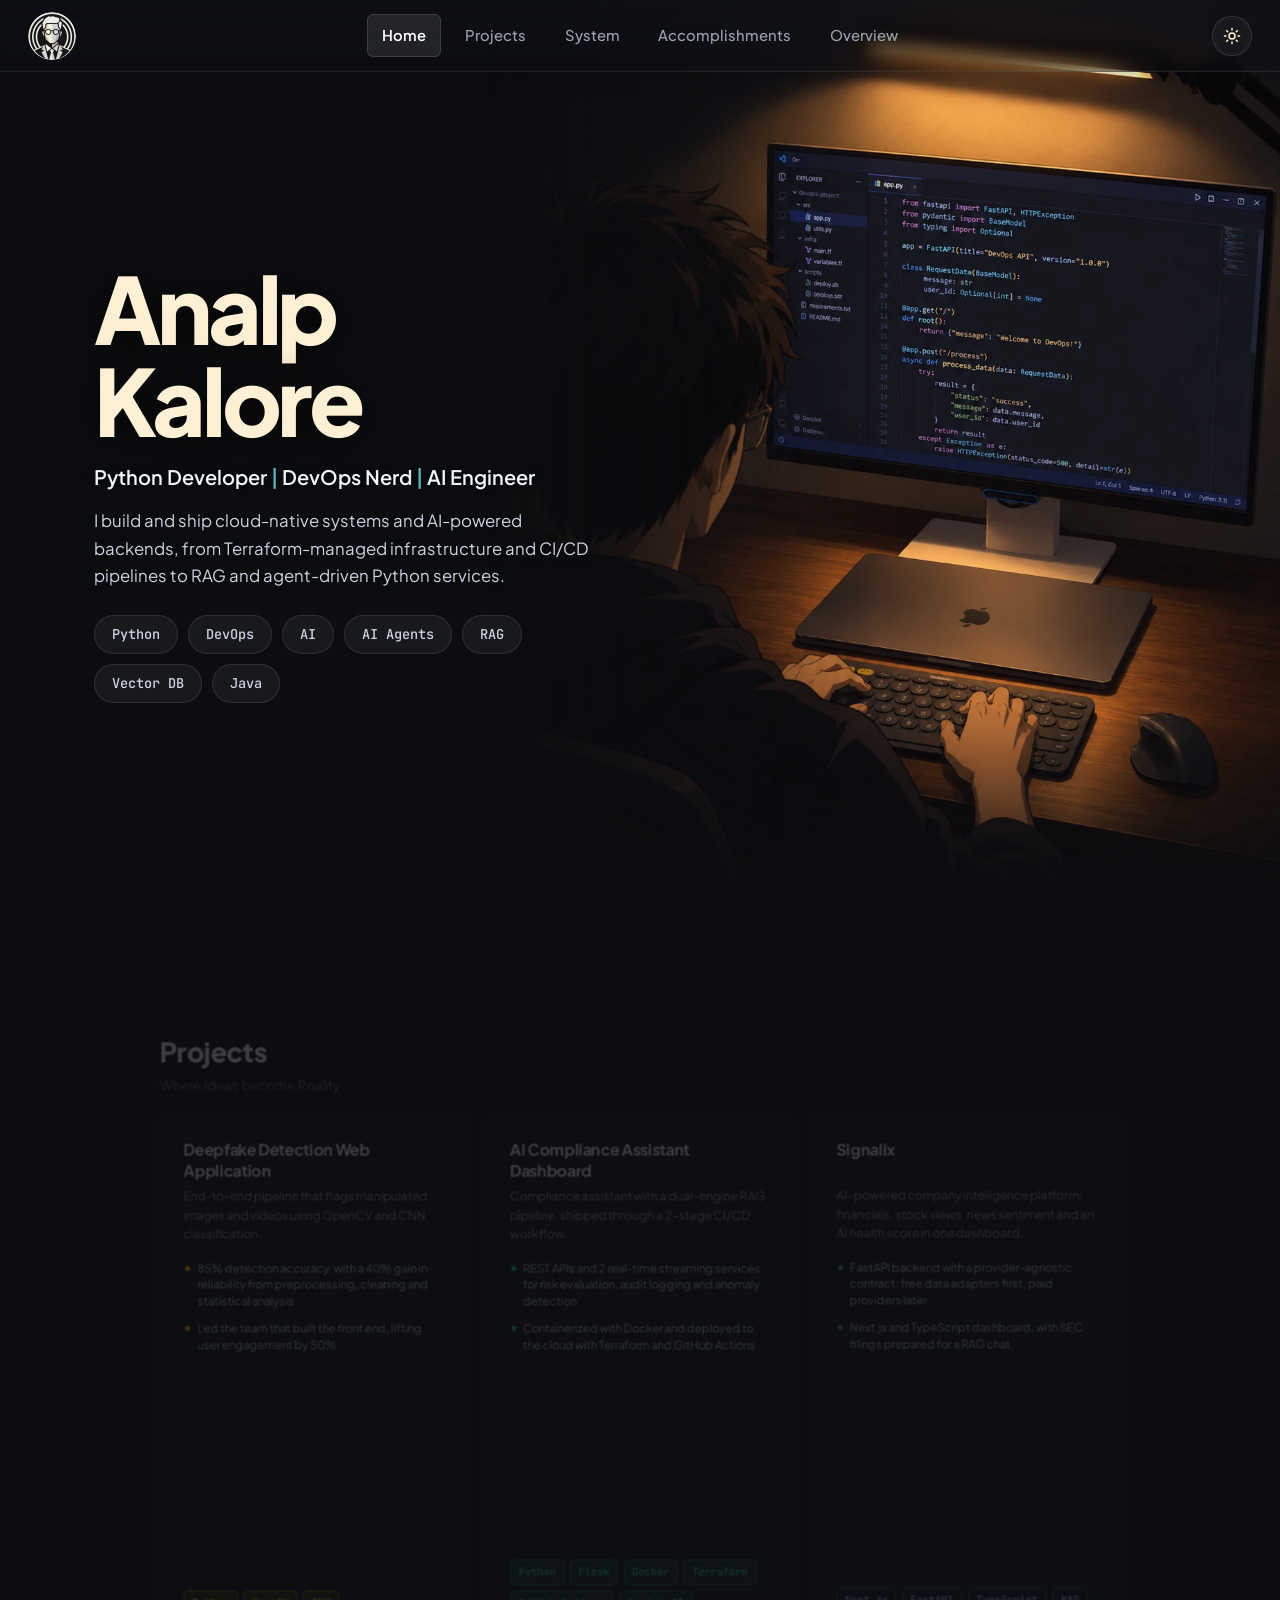
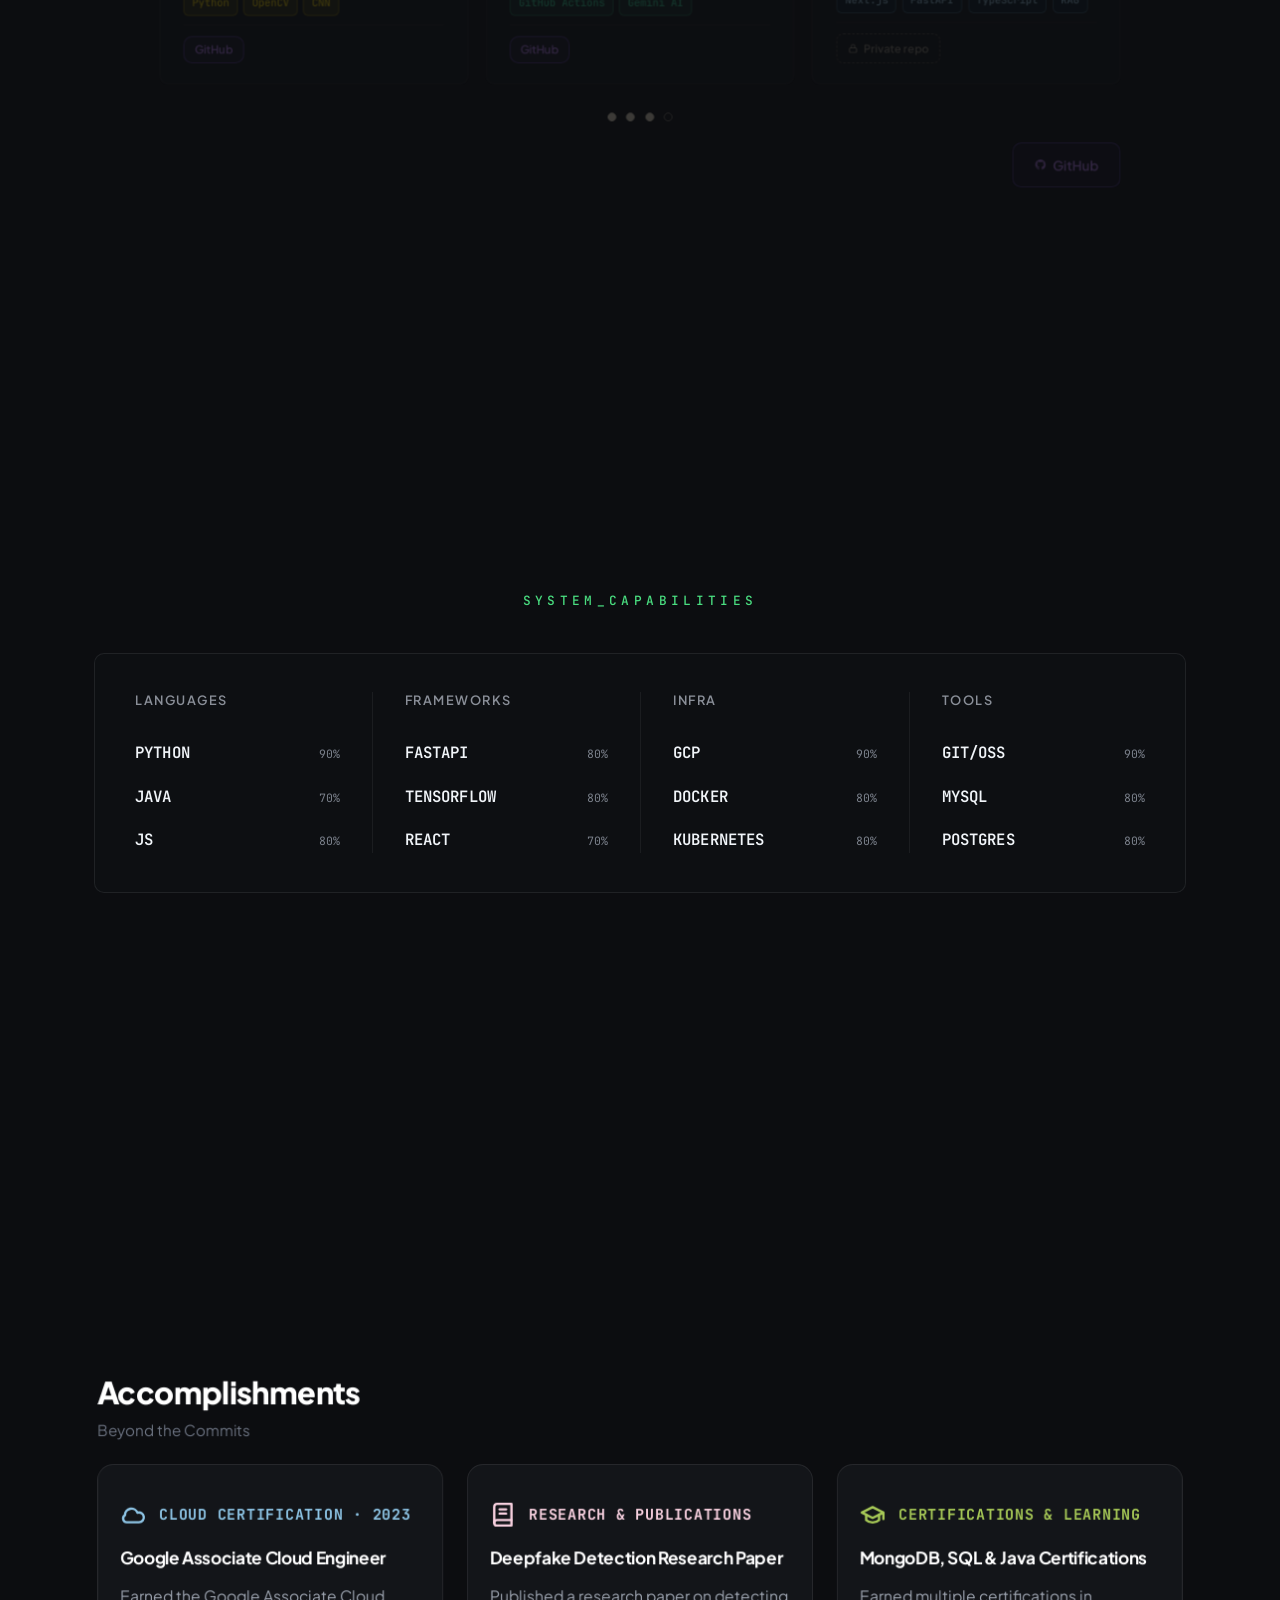
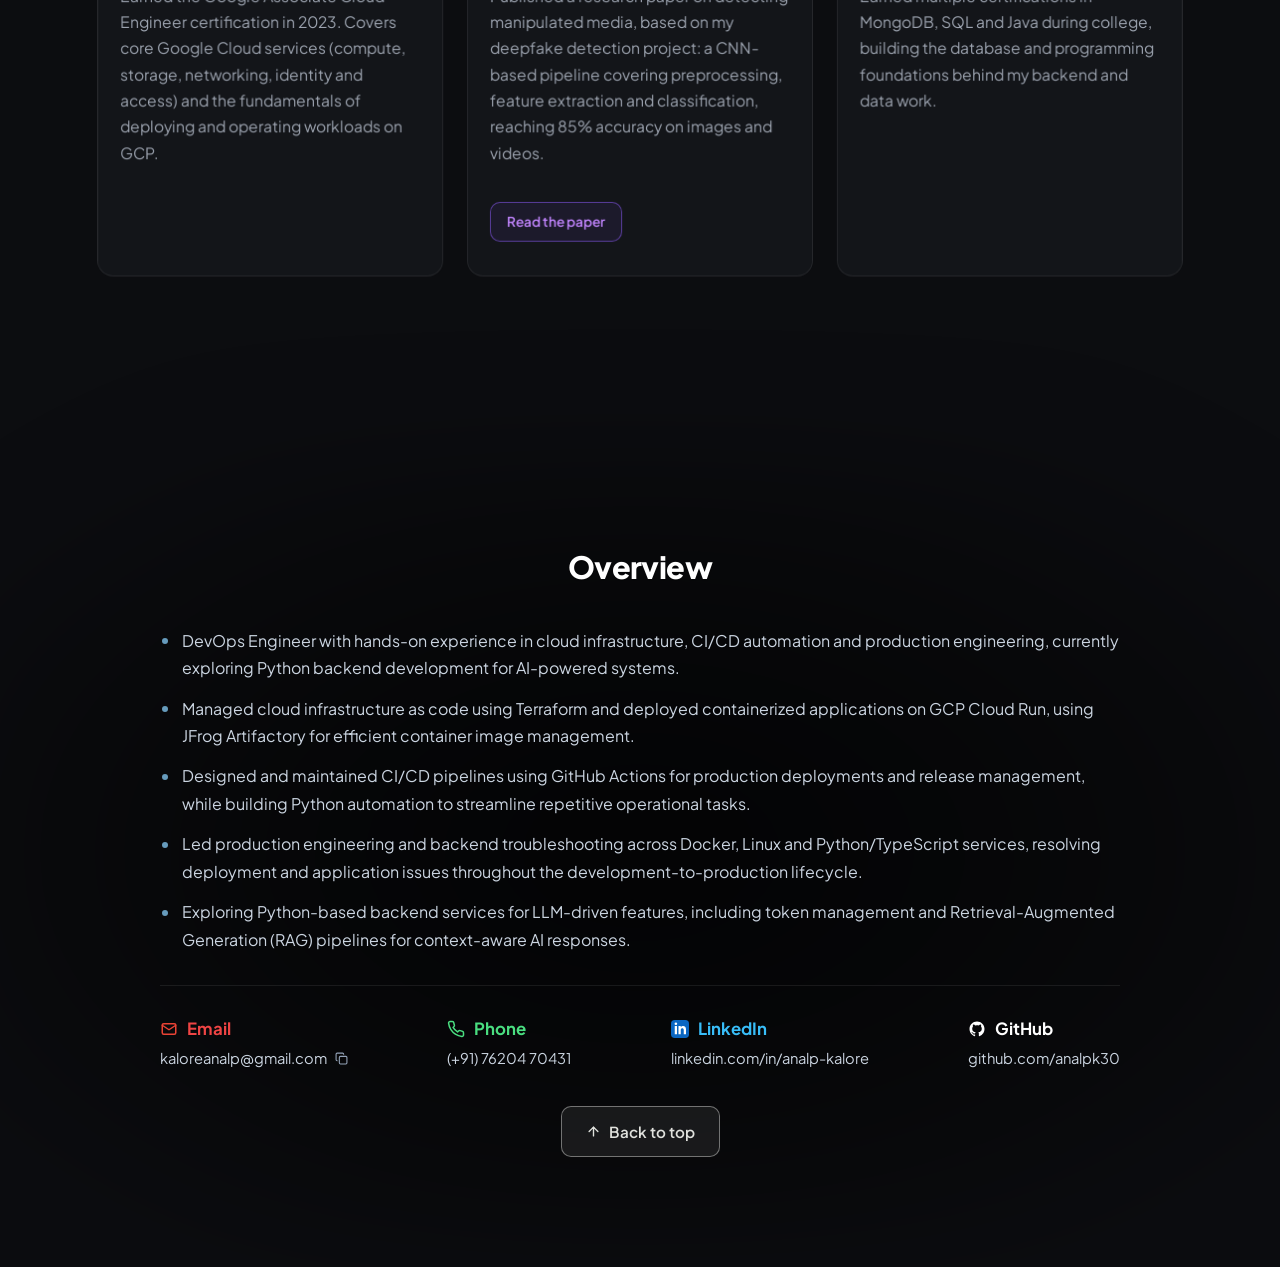
==== commit 57d28256: "fix #6" ====
--- a/index.html
+++ b/index.html
@@ -39,7 +39,7 @@
     })();
   </script>
 
-  <link rel="stylesheet" href="css/styles.css?v=8">
+  <link rel="stylesheet" href="css/styles.css?v=10">
 
   <!-- Page Transition Flash Prevention -->
   <script>
@@ -77,7 +77,7 @@
         <a href="#projects" class="nav-link">Projects</a>
         <a href="#system" class="nav-link">System</a>
         <a href="#achievements" class="nav-link">Accomplishments</a>
-        <a href="#contact" class="nav-link">Contact</a>
+        <a href="#contact" class="nav-link">Overview</a>
       </nav>
 
       <button class="mobile-toggle" id="mobile-toggle" aria-label="Toggle Navigation Menu" aria-expanded="false">
@@ -98,7 +98,7 @@
       <a href="#projects" class="mobile-link">Projects</a>
       <a href="#system" class="mobile-link">System</a>
       <a href="#achievements" class="mobile-link">Accomplishments</a>
-      <a href="#contact" class="mobile-link">Contact</a>
+      <a href="#contact" class="mobile-link">Overview</a>
     </div>
   </header>
 
@@ -331,6 +331,6 @@
     </div>
   </main>
 
-  <script src="js/main.js?v=8"></script>
+  <script src="js/main.js?v=10"></script>
 </body>
 </html>
--- a/css/styles.css
+++ b/css/styles.css
@@ -3285,3 +3285,59 @@
 #system .system-pct { text-shadow: none; }
 .system-panel { background: rgba(14, 16, 20, 0.82); }
 html[data-theme="light"] .system-panel { background: rgba(255, 250, 240, 0.9); }
+
+
+/* ==========================================================================
+   CUSTOM CURSOR: dot + trailing ring (light on dark theme, dark on light theme)
+   Sized like a system cursor. Only active once JS adds .has-custom-cursor.
+   ========================================================================== */
+.cursor-dot,
+.cursor-ring {
+  --cur: #f5f5f5;
+  --cur-edge: rgba(0, 0, 0, 0.35);
+  position: fixed;
+  top: 0;
+  left: 0;
+  pointer-events: none;
+  z-index: 2147483000;
+  opacity: 0;
+  transition: opacity 0.2s ease;
+  will-change: transform;
+}
+html[data-theme="light"] .cursor-dot,
+html[data-theme="light"] .cursor-ring {
+  --cur: #1a0f06;
+  --cur-edge: rgba(255, 255, 255, 0.55);
+}
+.cursor-dot.is-visible,
+.cursor-ring.is-visible { opacity: 1; }
+
+.cursor-dot {
+  width: 5px;
+  height: 5px;
+  margin: -2.5px 0 0 -2.5px;
+  border-radius: 50%;
+  background: var(--cur);
+  box-shadow: 0 0 0 1px var(--cur-edge);
+}
+.cursor-ring {
+  width: 22px;
+  height: 22px;
+  margin: -11px 0 0 -11px;
+  border-radius: 50%;
+  border: 1.5px solid var(--cur);
+  box-shadow: 0 0 0 1px var(--cur-edge);
+  scale: 1;
+  transition: opacity 0.2s ease, scale 0.22s cubic-bezier(0.22, 1, 0.36, 1);
+}
+.cursor-ring.is-hover { scale: 1.55; }
+.cursor-ring.is-down { scale: 0.8; }
+.cursor-ring.is-hover.is-down { scale: 1.2; }
+
+/* Hide the system arrow only when the custom cursor is running */
+html.has-custom-cursor,
+html.has-custom-cursor * { cursor: none !important; }
+
+@media (prefers-reduced-motion: reduce) {
+  .cursor-ring { transition: opacity 0.2s ease; }
+}
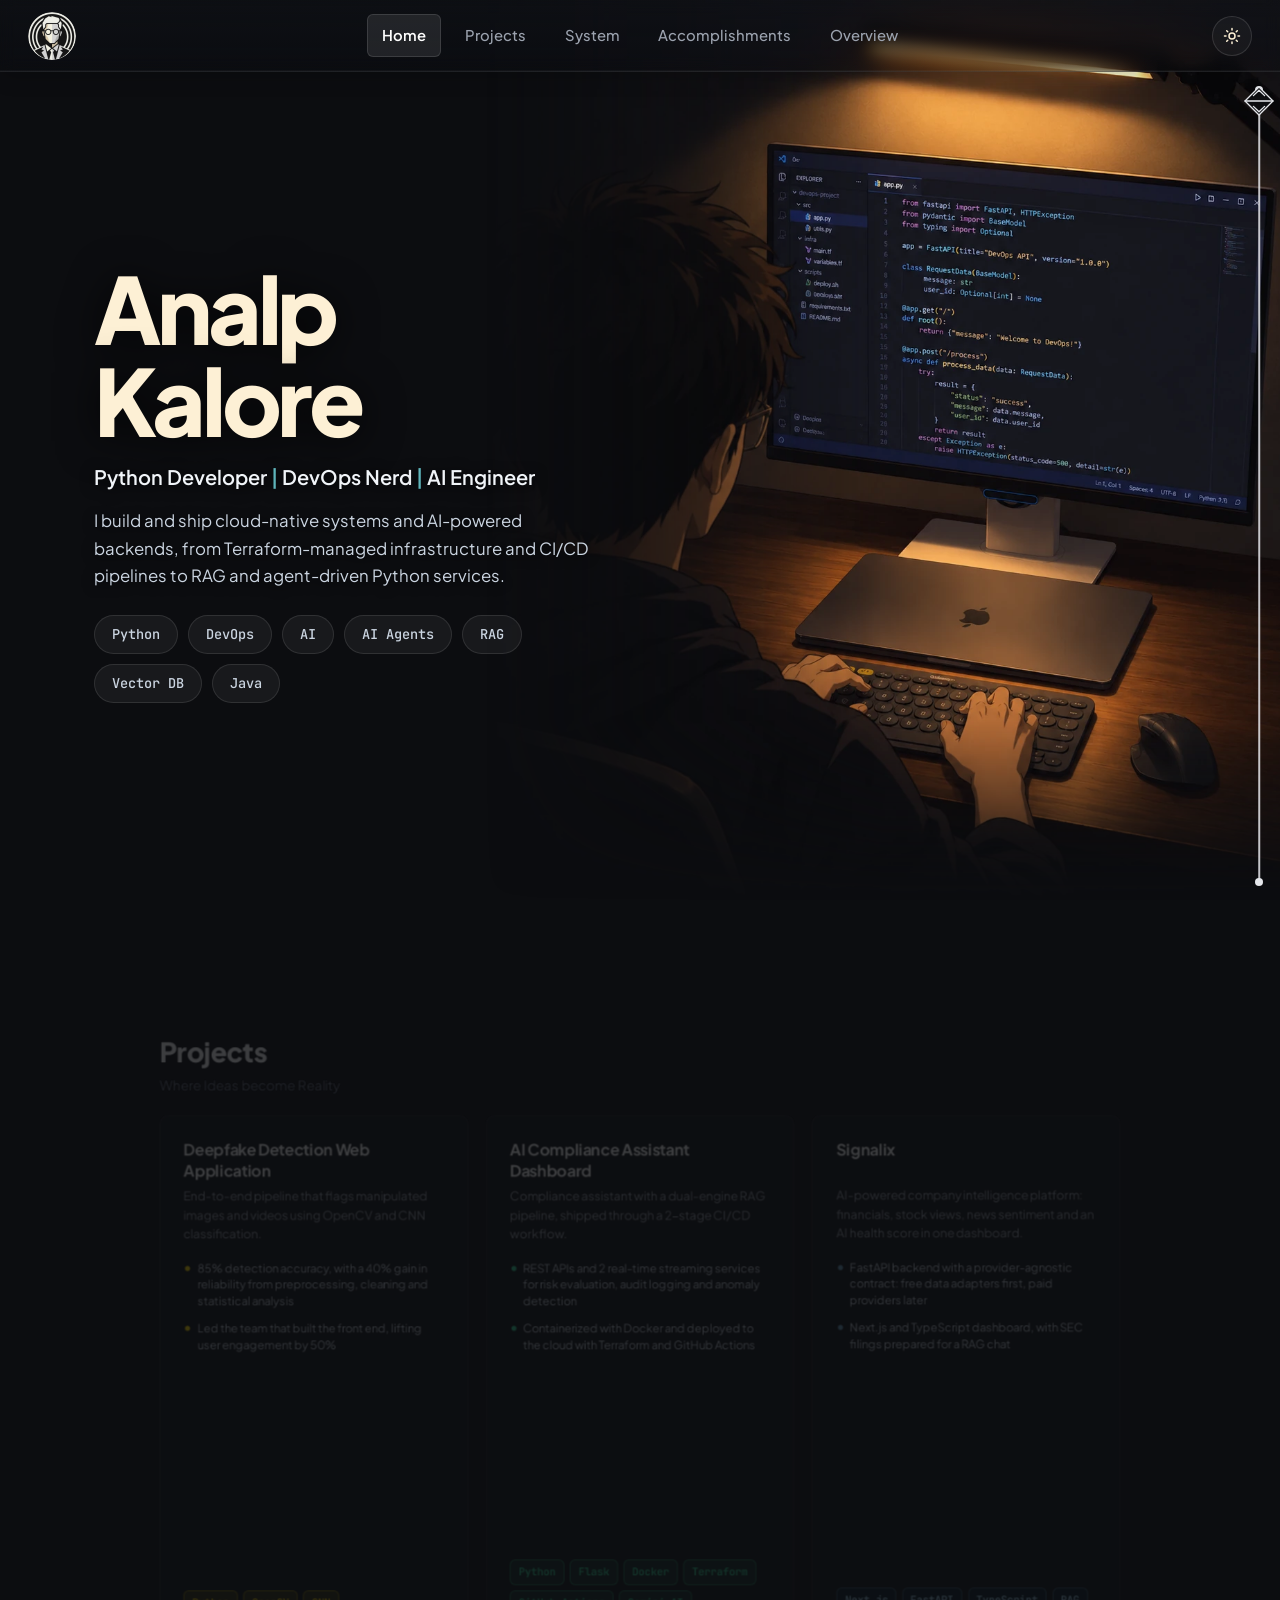
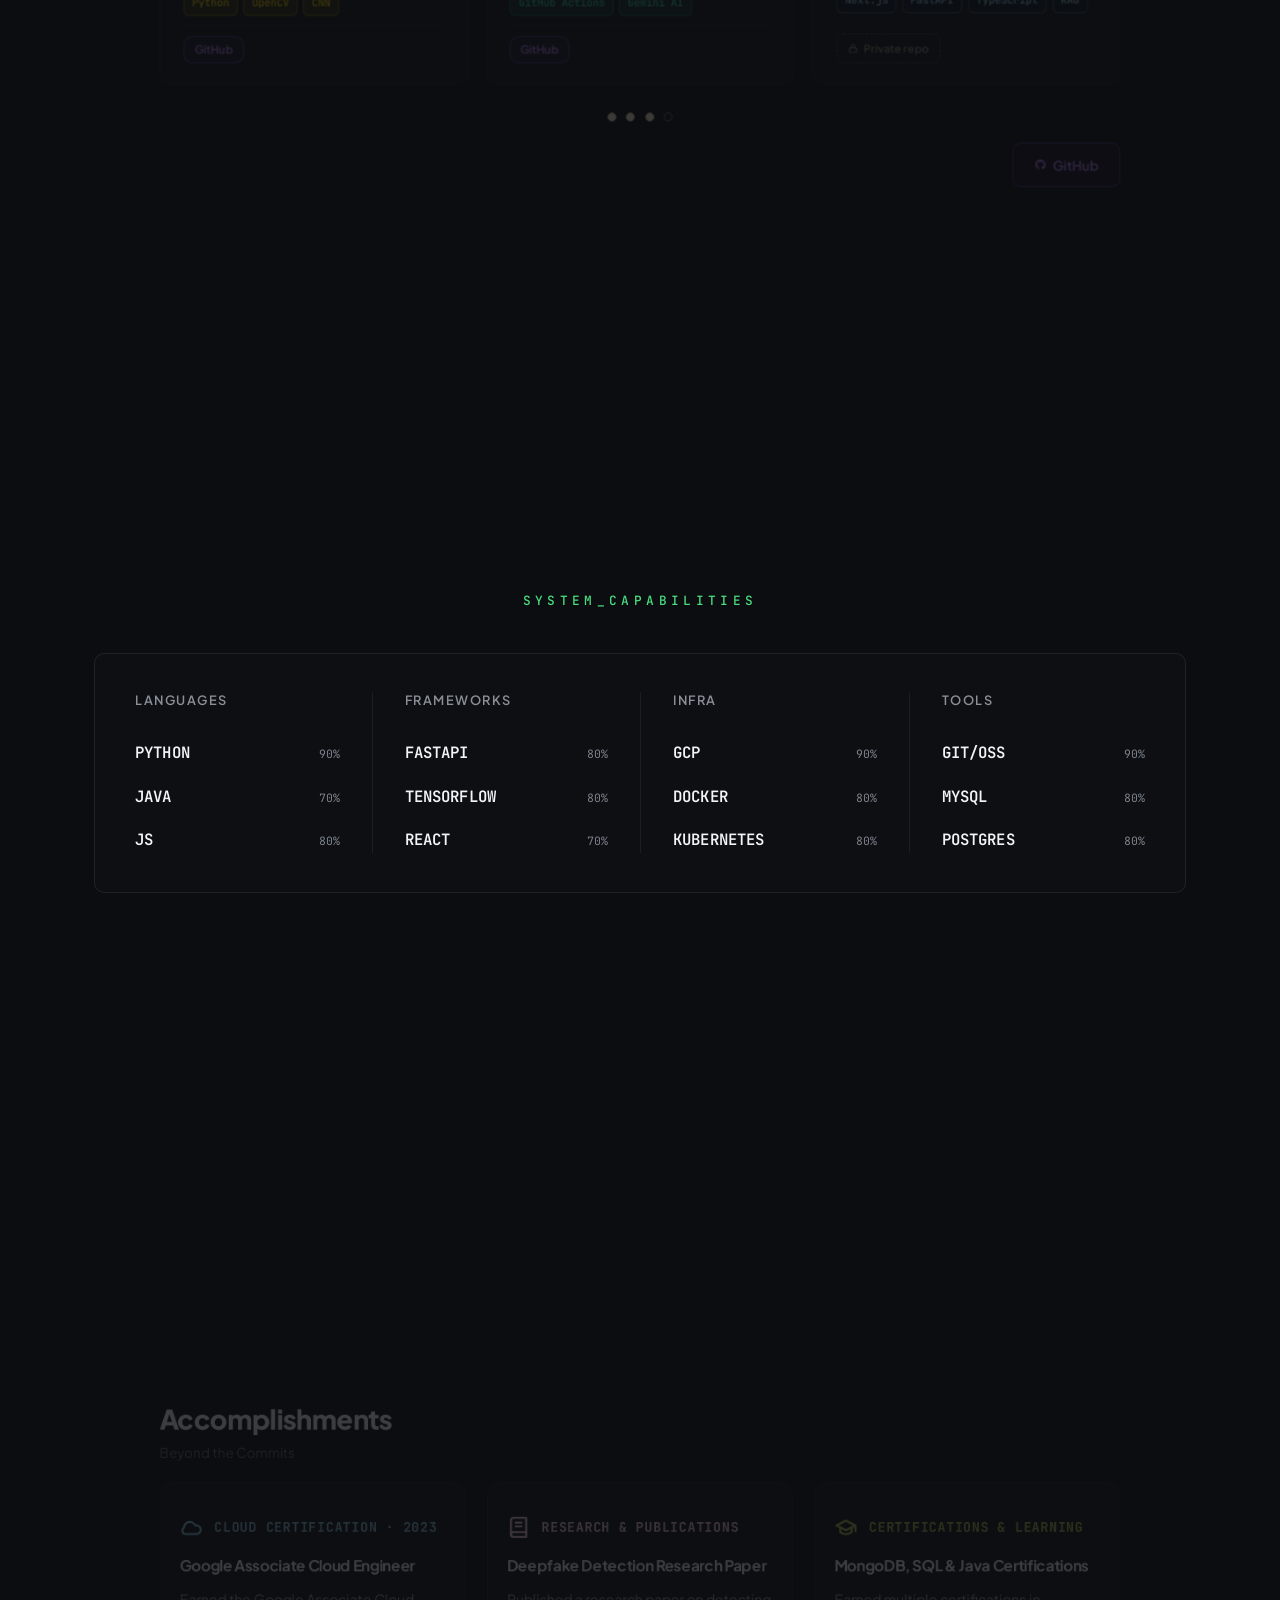
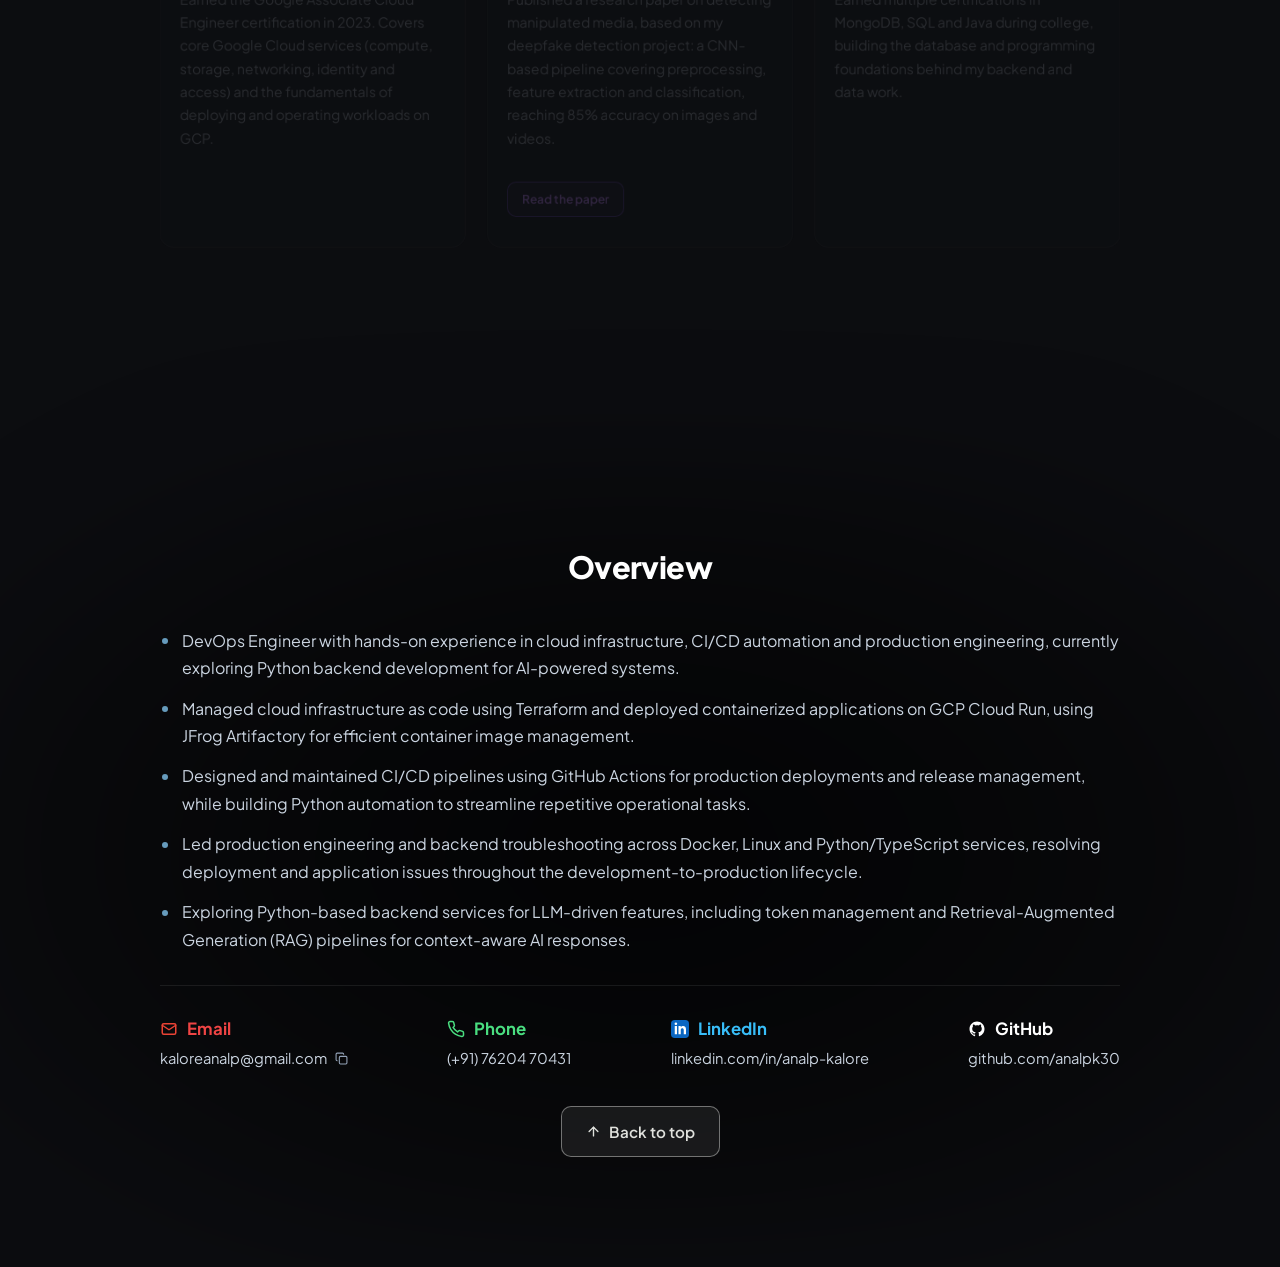
==== commit bd78ce5b: "fix #7" ====
--- a/index.html
+++ b/index.html
@@ -39,7 +39,7 @@
     })();
   </script>
 
-  <link rel="stylesheet" href="css/styles.css?v=10">
+  <link rel="stylesheet" href="css/styles.css?v=11">
 
   <!-- Page Transition Flash Prevention -->
   <script>
@@ -331,6 +331,6 @@
     </div>
   </main>
 
-  <script src="js/main.js?v=10"></script>
+  <script src="js/main.js?v=11"></script>
 </body>
 </html>
--- a/css/styles.css
+++ b/css/styles.css
@@ -3341,3 +3341,85 @@
 @media (prefers-reduced-motion: reduce) {
   .cursor-ring { transition: opacity 0.2s ease; }
 }
+
+
+/* ==========================================================================
+   CUSTOM SCROLLBAR: line + end dots + diamond thumb with chevrons
+   Light strokes on the dark theme, dark-brown strokes on the light theme.
+   ========================================================================== */
+.sb {
+  --sb-ink: #e5e7eb;
+  --sb-fill: #0c0d10;
+  position: fixed;
+  right: 6px;
+  top: calc(var(--header-height) + 14px);
+  bottom: 14px;
+  width: 30px;
+  z-index: 90;
+  pointer-events: none;
+  color: var(--sb-ink);
+  transition: opacity 0.25s ease;
+}
+html[data-theme="light"] .sb {
+  --sb-ink: #2a1608;
+  --sb-fill: #f6e4c6;
+}
+.sb.is-hidden { opacity: 0; visibility: hidden; }
+
+.sb-rail {
+  position: absolute;
+  inset: 0;
+  left: 50%;
+  width: 18px;
+  transform: translateX(-50%);
+  pointer-events: auto;
+}
+.sb-line {
+  position: absolute;
+  left: 50%;
+  top: 4px;
+  bottom: 4px;
+  width: 1.5px;
+  transform: translateX(-50%);
+  background: var(--sb-ink);
+  opacity: 0.85;
+}
+.sb-dot {
+  position: absolute;
+  left: 50%;
+  width: 8px;
+  height: 8px;
+  margin-left: -4px;
+  border-radius: 50%;
+  background: var(--sb-ink);
+}
+.sb-dot-top { top: 0; }
+.sb-dot-bottom { bottom: 0; }
+
+.sb-thumb {
+  position: absolute;
+  top: 0;
+  left: 50%;
+  width: 30px;
+  height: 30px;
+  margin-left: -15px;
+  color: var(--sb-ink);
+  pointer-events: auto;
+  touch-action: none;
+  will-change: transform;
+}
+.sb-thumb svg { display: block; overflow: visible; }
+.sb-thumb .sb-diamond { fill: var(--sb-fill); }
+.sb-thumb:hover svg,
+.sb.is-dragging .sb-thumb svg { stroke-width: 1.7; }
+
+/* Replace the native scrollbar only when the custom one is running */
+html.has-custom-scrollbar { scrollbar-width: none; -ms-overflow-style: none; }
+html.has-custom-scrollbar::-webkit-scrollbar,
+html.has-custom-scrollbar body::-webkit-scrollbar { width: 0; height: 0; display: none; }
+
+@media (max-width: 860px) {
+  .sb { width: 24px; right: 2px; }
+  .sb-thumb { width: 26px; height: 26px; margin-left: -13px; }
+  .sb-thumb svg { width: 26px; height: 26px; }
+}
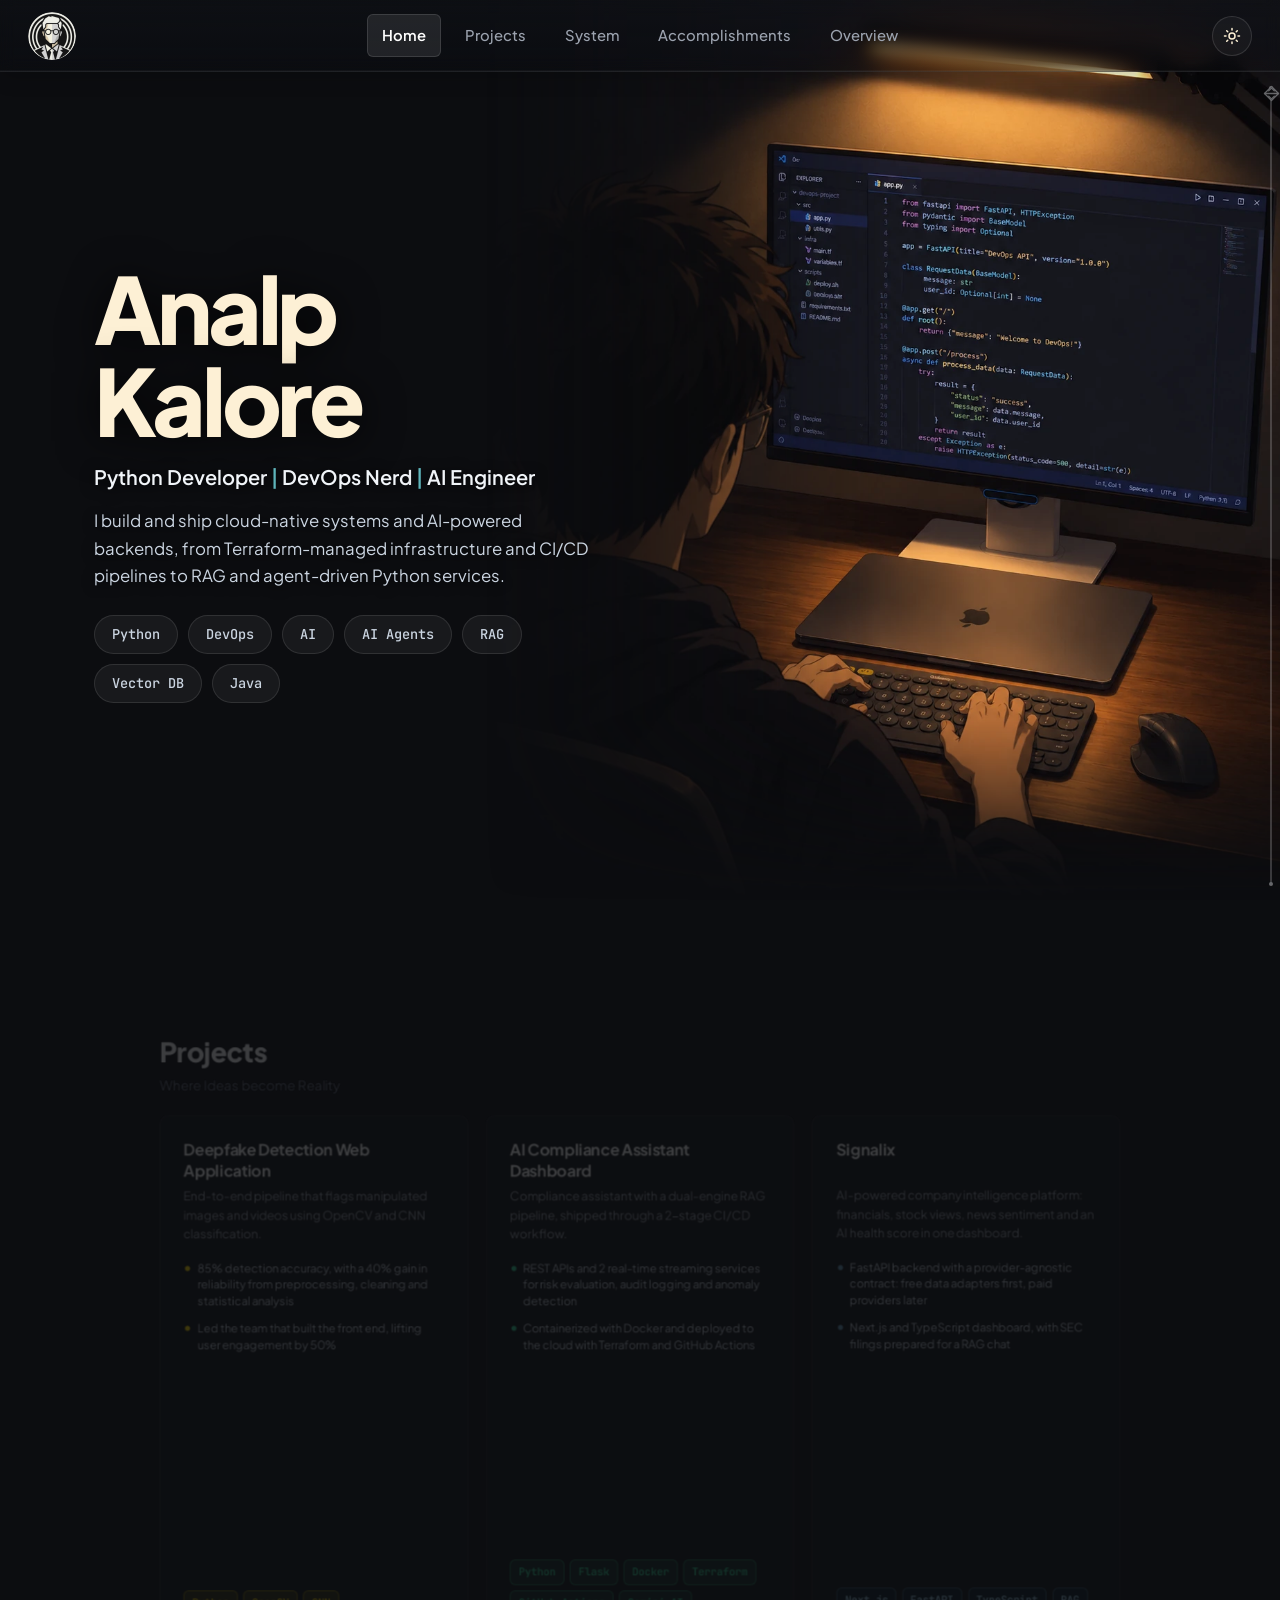
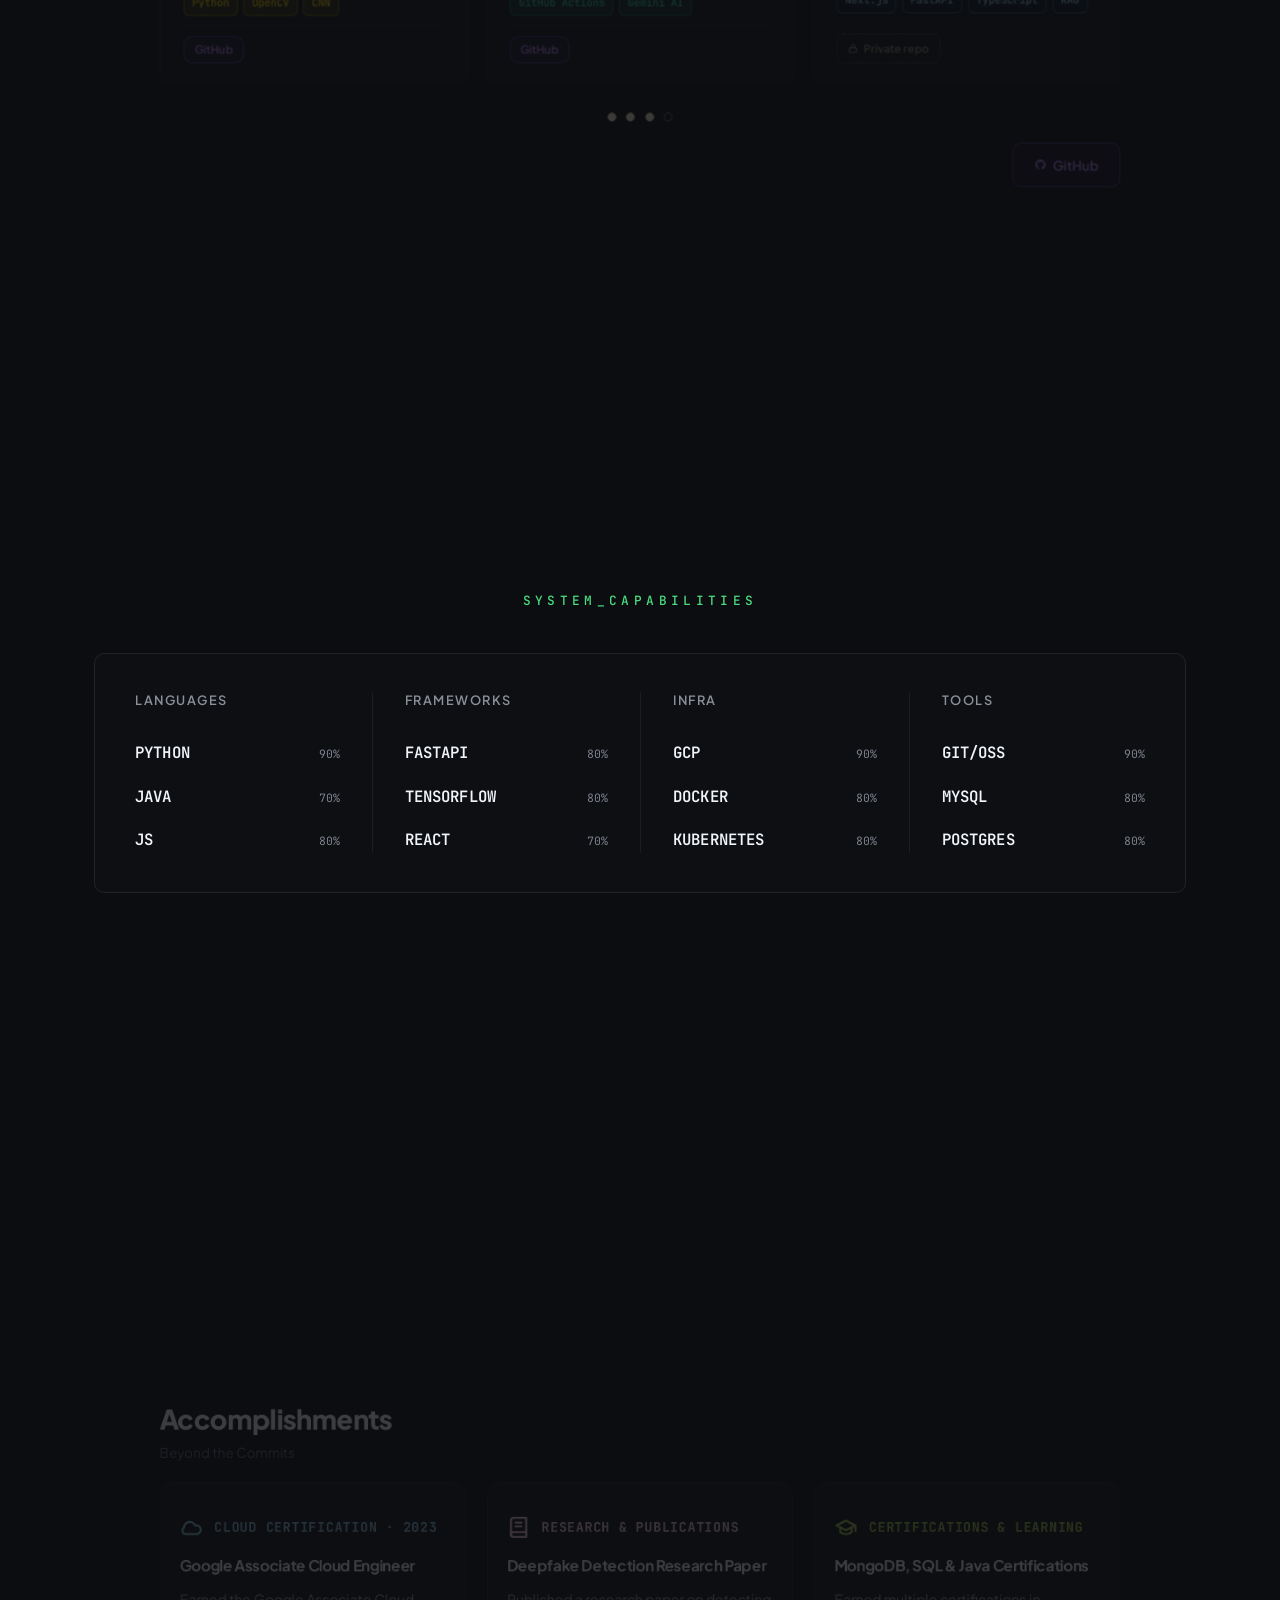
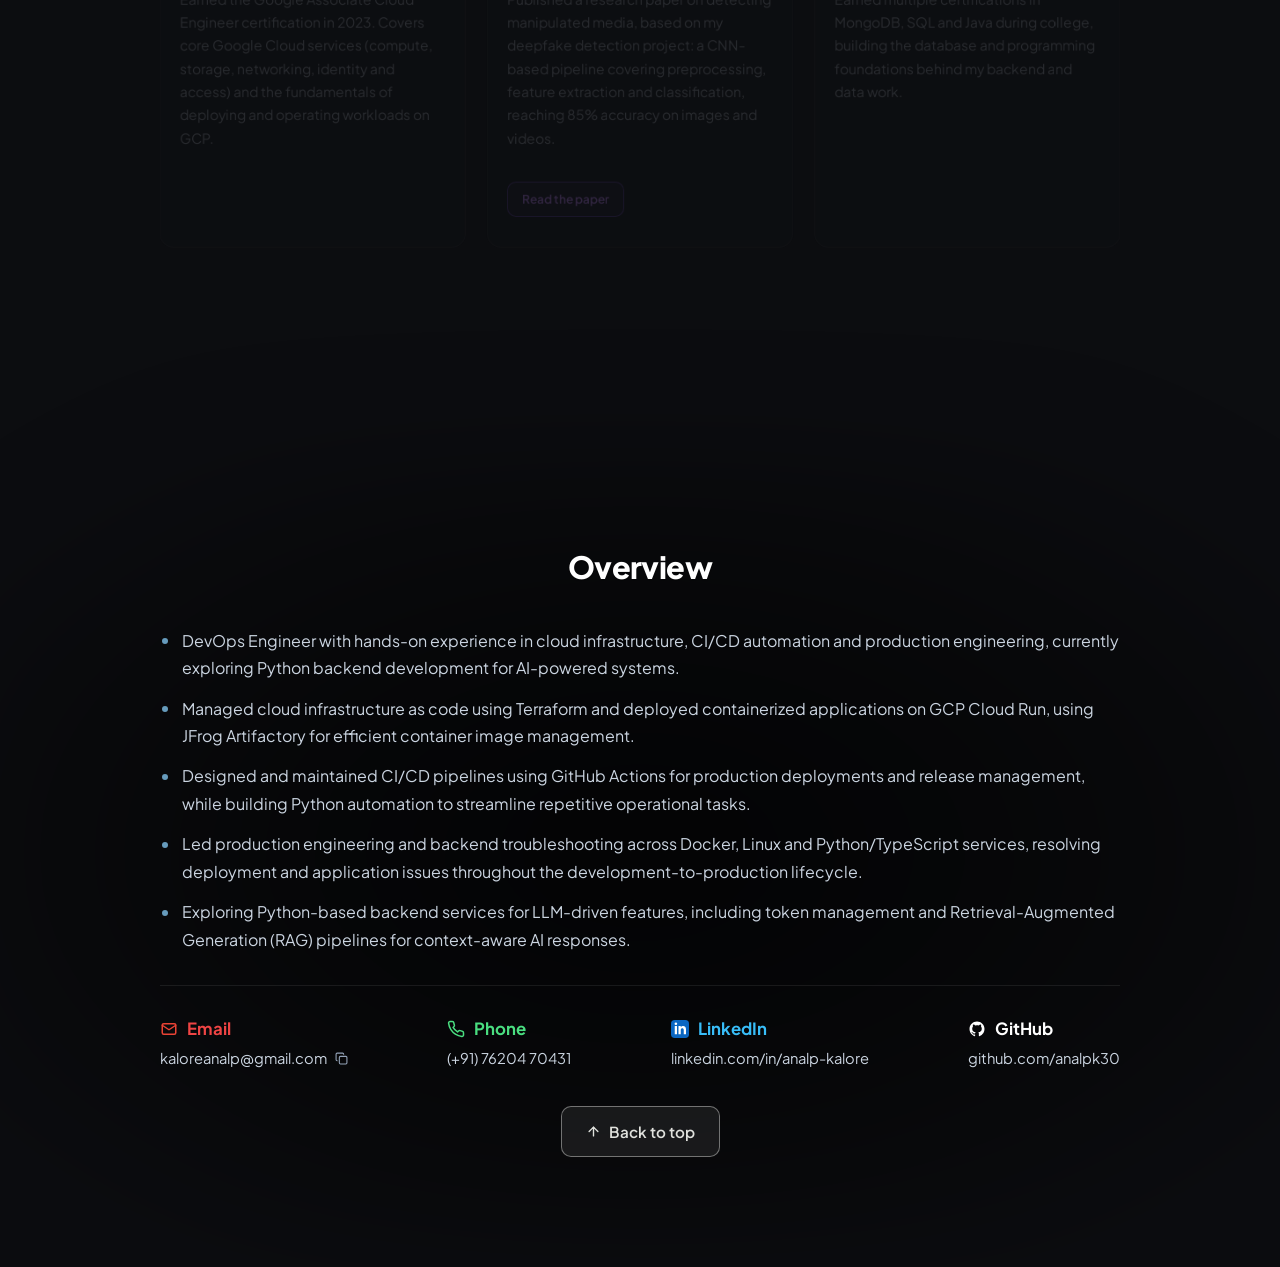
==== commit f8d43e17: "fix #8" ====
--- a/index.html
+++ b/index.html
@@ -39,7 +39,7 @@
     })();
   </script>
 
-  <link rel="stylesheet" href="css/styles.css?v=11">
+  <link rel="stylesheet" href="css/styles.css?v=12">
 
   <!-- Page Transition Flash Prevention -->
   <script>
@@ -331,6 +331,6 @@
     </div>
   </main>
 
-  <script src="js/main.js?v=11"></script>
+  <script src="js/main.js?v=12"></script>
 </body>
 </html>
--- a/css/styles.css
+++ b/css/styles.css
@@ -3345,51 +3345,54 @@
 
 /* ==========================================================================
    CUSTOM SCROLLBAR: line + end dots + diamond thumb with chevrons
+   Compact (half size), dimmed, hugging the right edge so it never crowds the page.
    Light strokes on the dark theme, dark-brown strokes on the light theme.
    ========================================================================== */
 .sb {
   --sb-ink: #e5e7eb;
   --sb-fill: #0c0d10;
   position: fixed;
-  right: 6px;
+  right: 1px;
   top: calc(var(--header-height) + 14px);
   bottom: 14px;
-  width: 30px;
+  width: 16px;
   z-index: 90;
   pointer-events: none;
   color: var(--sb-ink);
-  transition: opacity 0.25s ease;
+  opacity: 0.42;
+  transition: opacity 0.3s ease;
 }
 html[data-theme="light"] .sb {
   --sb-ink: #2a1608;
   --sb-fill: #f6e4c6;
 }
+.sb:hover,
+.sb.is-dragging { opacity: 0.9; }
 .sb.is-hidden { opacity: 0; visibility: hidden; }
 
 .sb-rail {
   position: absolute;
   inset: 0;
   left: 50%;
-  width: 18px;
+  width: 14px;
   transform: translateX(-50%);
   pointer-events: auto;
 }
 .sb-line {
   position: absolute;
   left: 50%;
-  top: 4px;
-  bottom: 4px;
-  width: 1.5px;
+  top: 2px;
+  bottom: 2px;
+  width: 1px;
   transform: translateX(-50%);
   background: var(--sb-ink);
-  opacity: 0.85;
 }
 .sb-dot {
   position: absolute;
   left: 50%;
-  width: 8px;
-  height: 8px;
-  margin-left: -4px;
+  width: 4px;
+  height: 4px;
+  margin-left: -2px;
   border-radius: 50%;
   background: var(--sb-ink);
 }
@@ -3400,26 +3403,20 @@
   position: absolute;
   top: 0;
   left: 50%;
-  width: 30px;
-  height: 30px;
-  margin-left: -15px;
+  width: 15px;
+  height: 15px;
+  margin-left: -7.5px;
   color: var(--sb-ink);
   pointer-events: auto;
   touch-action: none;
   will-change: transform;
 }
-.sb-thumb svg { display: block; overflow: visible; }
+.sb-thumb svg { display: block; overflow: visible; width: 15px; height: 15px; stroke-width: 2.6; }
 .sb-thumb .sb-diamond { fill: var(--sb-fill); }
 .sb-thumb:hover svg,
-.sb.is-dragging .sb-thumb svg { stroke-width: 1.7; }
+.sb.is-dragging .sb-thumb svg { stroke-width: 3.2; }
 
 /* Replace the native scrollbar only when the custom one is running */
 html.has-custom-scrollbar { scrollbar-width: none; -ms-overflow-style: none; }
 html.has-custom-scrollbar::-webkit-scrollbar,
 html.has-custom-scrollbar body::-webkit-scrollbar { width: 0; height: 0; display: none; }
-
-@media (max-width: 860px) {
-  .sb { width: 24px; right: 2px; }
-  .sb-thumb { width: 26px; height: 26px; margin-left: -13px; }
-  .sb-thumb svg { width: 26px; height: 26px; }
-}
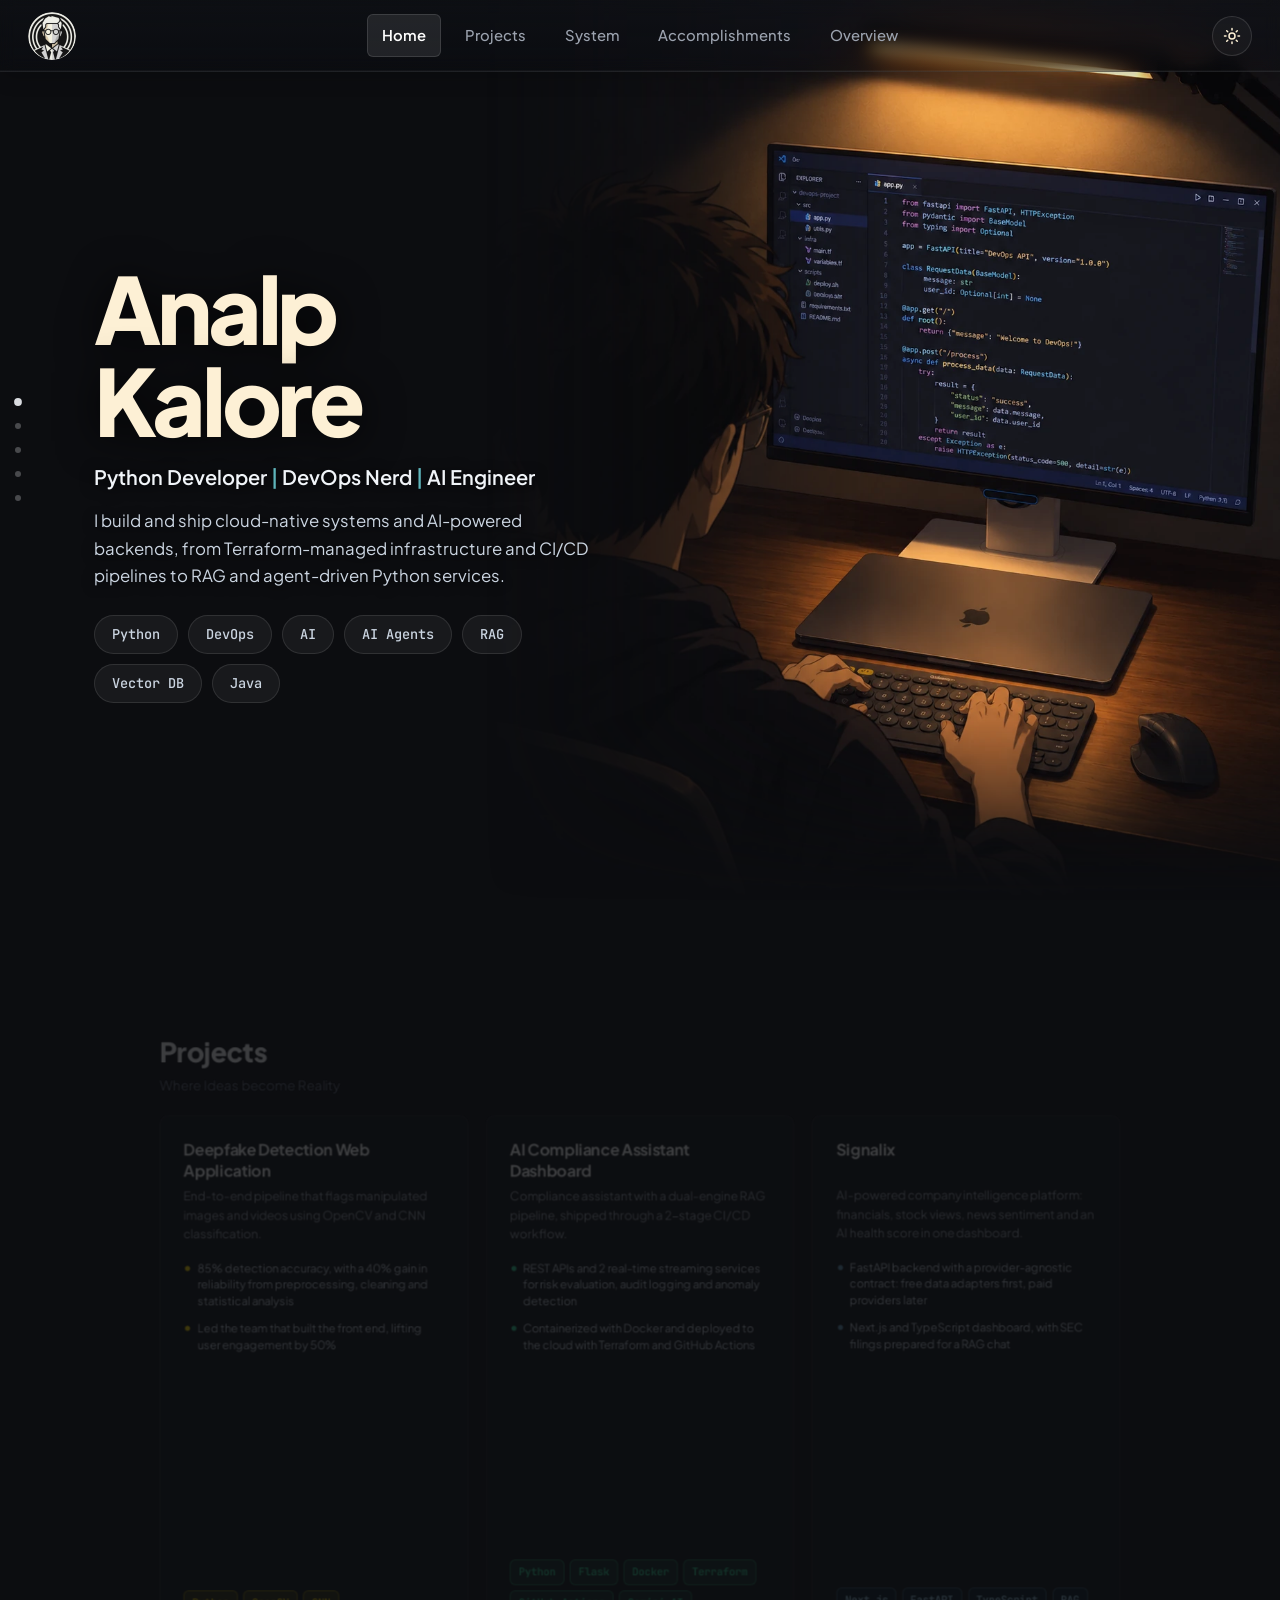
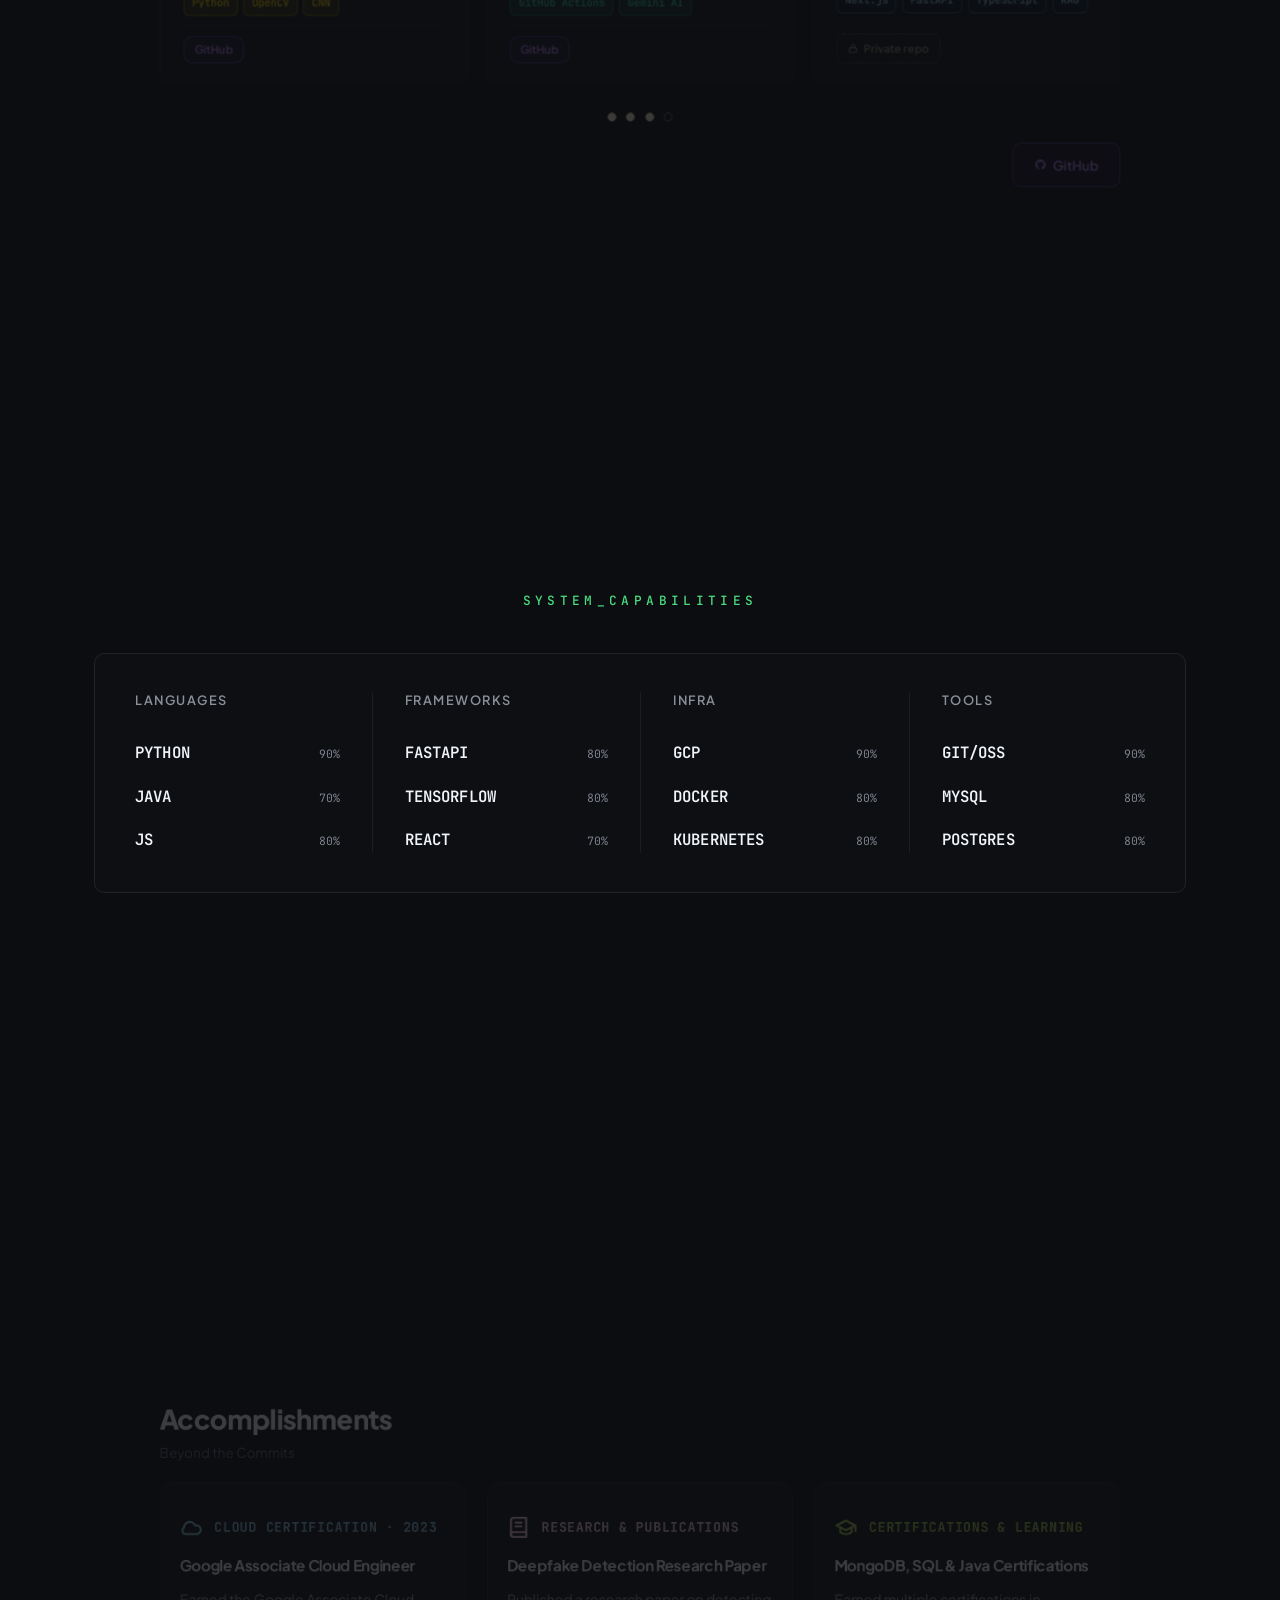
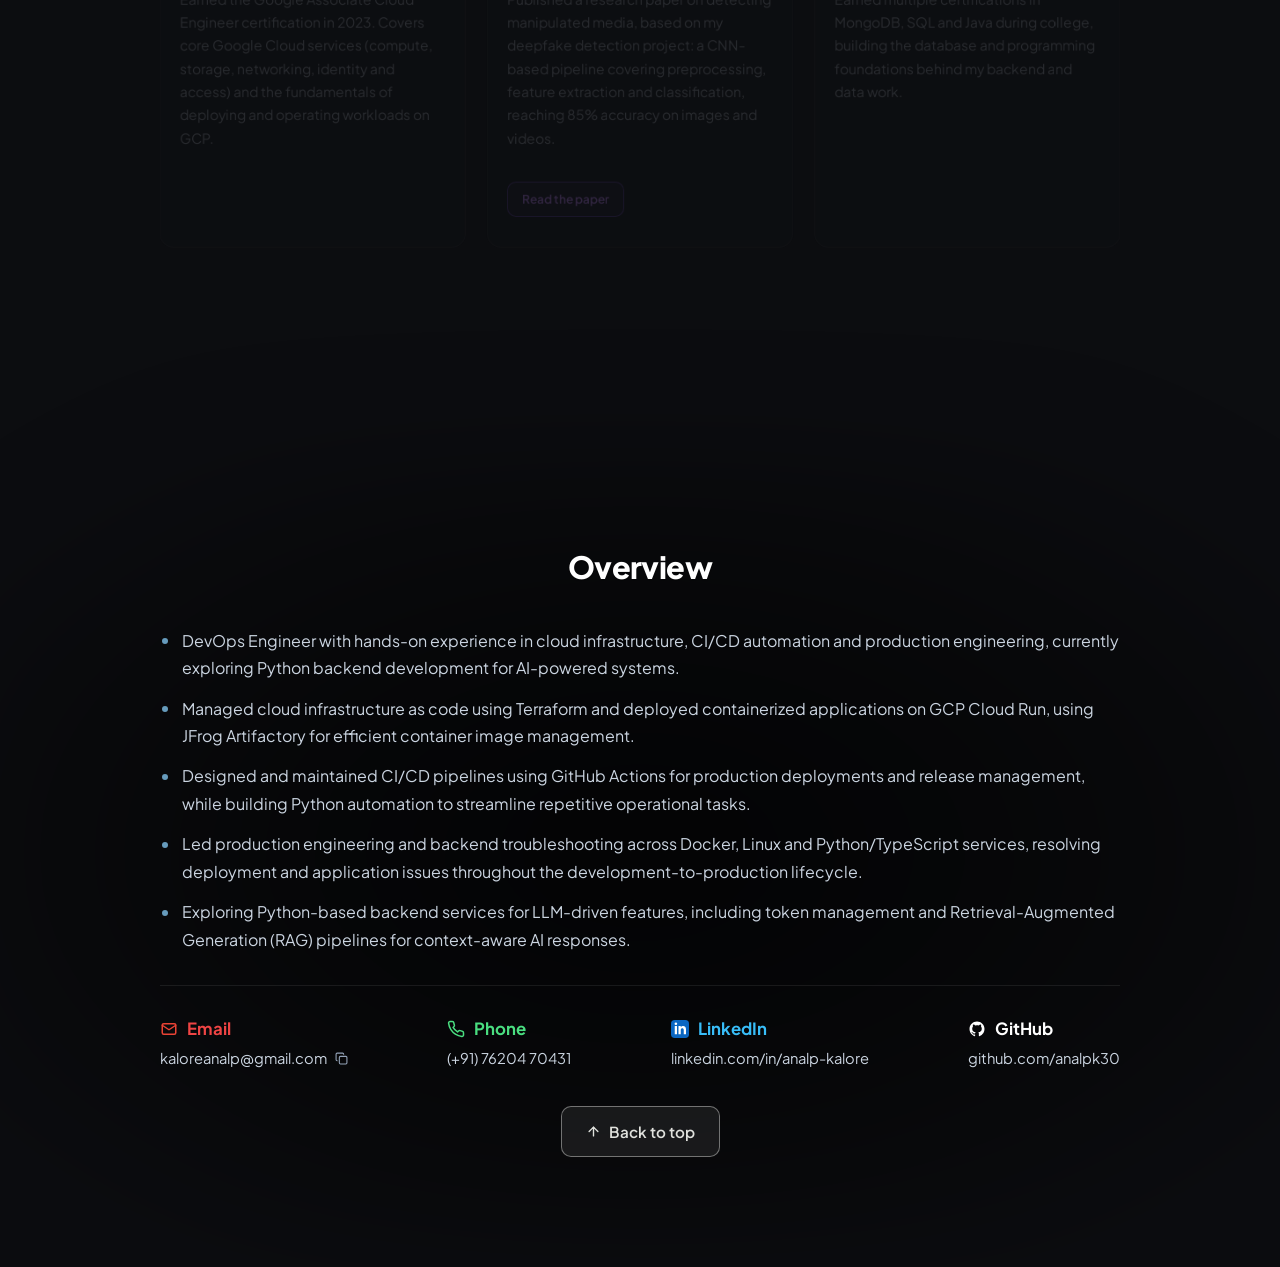
==== commit 720afaf5: "fix #9" ====
--- a/index.html
+++ b/index.html
@@ -39,7 +39,7 @@
     })();
   </script>
 
-  <link rel="stylesheet" href="css/styles.css?v=12">
+  <link rel="stylesheet" href="css/styles.css?v=13">
 
   <!-- Page Transition Flash Prevention -->
   <script>
@@ -331,6 +331,6 @@
     </div>
   </main>
 
-  <script src="js/main.js?v=12"></script>
+  <script src="js/main.js?v=13"></script>
 </body>
 </html>
--- a/css/styles.css
+++ b/css/styles.css
@@ -3342,81 +3342,87 @@
   .cursor-ring { transition: opacity 0.2s ease; }
 }
 
-
 /* ==========================================================================
-   CUSTOM SCROLLBAR: line + end dots + diamond thumb with chevrons
-   Compact (half size), dimmed, hugging the right edge so it never crowds the page.
-   Light strokes on the dark theme, dark-brown strokes on the light theme.
+   No scrollbar on the right (scrolling still works with wheel, touch, keys, side dots)
    ========================================================================== */
-.sb {
-  --sb-ink: #e5e7eb;
-  --sb-fill: #0c0d10;
+html { scrollbar-width: none; -ms-overflow-style: none; }
+html::-webkit-scrollbar,
+body::-webkit-scrollbar { width: 0; height: 0; display: none; }
+
+/* ==========================================================================
+   SIDE DOTS: minimalist page / section dots on the left edge
+   Current + hovered dot magnify 30% with a dock-style spring.
+   ========================================================================== */
+.scroll-dots {
+  --dn-ink: #e5e7eb;
   position: fixed;
-  right: 1px;
-  top: calc(var(--header-height) + 14px);
-  bottom: 14px;
-  width: 16px;
+  left: 8px;
+  top: 50%;
+  transform: translateY(-50%);
   z-index: 90;
-  pointer-events: none;
-  color: var(--sb-ink);
-  opacity: 0.42;
-  transition: opacity 0.3s ease;
-}
-html[data-theme="light"] .sb {
-  --sb-ink: #2a1608;
-  --sb-fill: #f6e4c6;
-}
-.sb:hover,
-.sb.is-dragging { opacity: 0.9; }
-.sb.is-hidden { opacity: 0; visibility: hidden; }
-
-.sb-rail {
-  position: absolute;
-  inset: 0;
-  left: 50%;
-  width: 14px;
-  transform: translateX(-50%);
-  pointer-events: auto;
-}
-.sb-line {
-  position: absolute;
-  left: 50%;
-  top: 2px;
-  bottom: 2px;
-  width: 1px;
-  transform: translateX(-50%);
-  background: var(--sb-ink);
-}
-.sb-dot {
-  position: absolute;
-  left: 50%;
-  width: 4px;
-  height: 4px;
-  margin-left: -2px;
+  display: flex;
+  flex-direction: column;
+  gap: 4px;
+}
+html[data-theme="light"] .scroll-dots { --dn-ink: #2a1608; }
+
+.scroll-dot {
+  position: relative;
+  display: flex;
+  align-items: center;
+  justify-content: center;
+  width: 20px;
+  height: 20px;
   border-radius: 50%;
-  background: var(--sb-ink);
-}
-.sb-dot-top { top: 0; }
-.sb-dot-bottom { bottom: 0; }
-
-.sb-thumb {
-  position: absolute;
-  top: 0;
-  left: 50%;
-  width: 15px;
-  height: 15px;
-  margin-left: -7.5px;
-  color: var(--sb-ink);
-  pointer-events: auto;
-  touch-action: none;
-  will-change: transform;
-}
-.sb-thumb svg { display: block; overflow: visible; width: 15px; height: 15px; stroke-width: 2.6; }
-.sb-thumb .sb-diamond { fill: var(--sb-fill); }
-.sb-thumb:hover svg,
-.sb.is-dragging .sb-thumb svg { stroke-width: 3.2; }
-
-/* Replace the native scrollbar only when the custom one is running */
-html.has-custom-scrollbar { scrollbar-width: none; -ms-overflow-style: none; }
-html.has-custom-scrollbar::-webkit-scrollbar,
-html.has-custom-scrollbar body::-webkit-scrollbar { width: 0; height: 0; display: none; }
+  outline-offset: 0;
+}
+.scroll-dot::before {
+  content: "";
+  width: 6px;
+  height: 6px;
+  border-radius: 50%;
+  background: var(--dn-ink);
+  opacity: 0.28;
+  transform: scale(1);
+  transition: transform 0.38s cubic-bezier(0.34, 1.56, 0.64, 1), opacity 0.25s ease;
+}
+.scroll-dot:hover::before,
+.scroll-dot:focus-visible::before { transform: scale(1.3); opacity: 0.85; }
+.scroll-dot.is-active::before { transform: scale(1.3); opacity: 0.95; }
+
+/* Small label on hover (mouse devices only) */
+@media (hover: hover) {
+  .scroll-dot::after {
+    content: attr(data-label);
+    position: absolute;
+    left: 100%;
+    top: 50%;
+    margin-left: 4px;
+    padding: 0.2rem 0.5rem;
+    border-radius: 6px;
+    font-family: var(--font-mono);
+    font-size: 0.68rem;
+    letter-spacing: 0.02em;
+    white-space: nowrap;
+    color: var(--dn-ink);
+    background: rgba(12, 13, 16, 0.78);
+    border: 1px solid rgba(255, 255, 255, 0.1);
+    opacity: 0;
+    transform: translate(-4px, -50%);
+    pointer-events: none;
+    transition: opacity 0.2s ease, transform 0.25s ease;
+  }
+  html[data-theme="light"] .scroll-dot::after {
+    background: rgba(255, 250, 240, 0.9);
+    border-color: rgba(120, 53, 15, 0.2);
+  }
+  .scroll-dot:hover::after,
+  .scroll-dot:focus-visible::after { opacity: 1; transform: translate(0, -50%); }
+}
+
+@media (prefers-reduced-motion: reduce) {
+  .scroll-dot::before { transition: opacity 0.2s ease; }
+}
+@media (max-width: 600px) {
+  .scroll-dots { left: 3px; }
+}
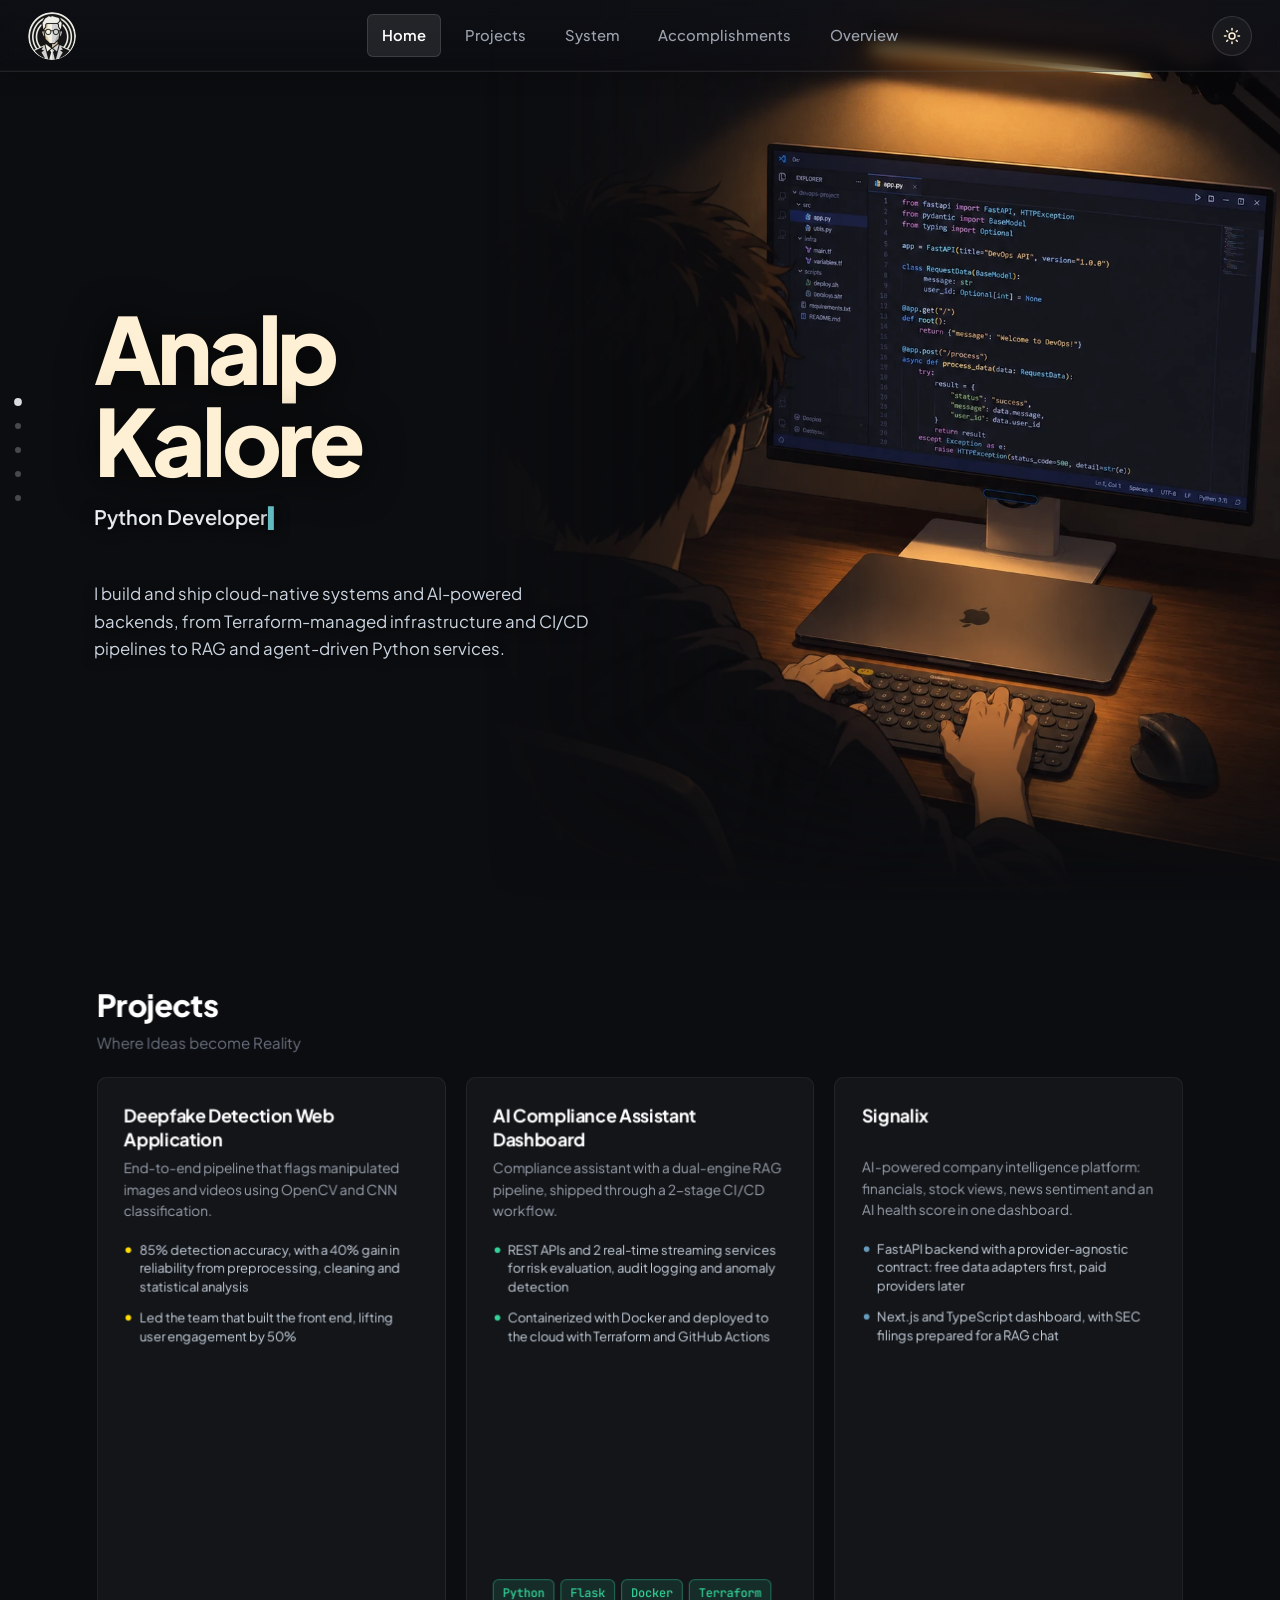
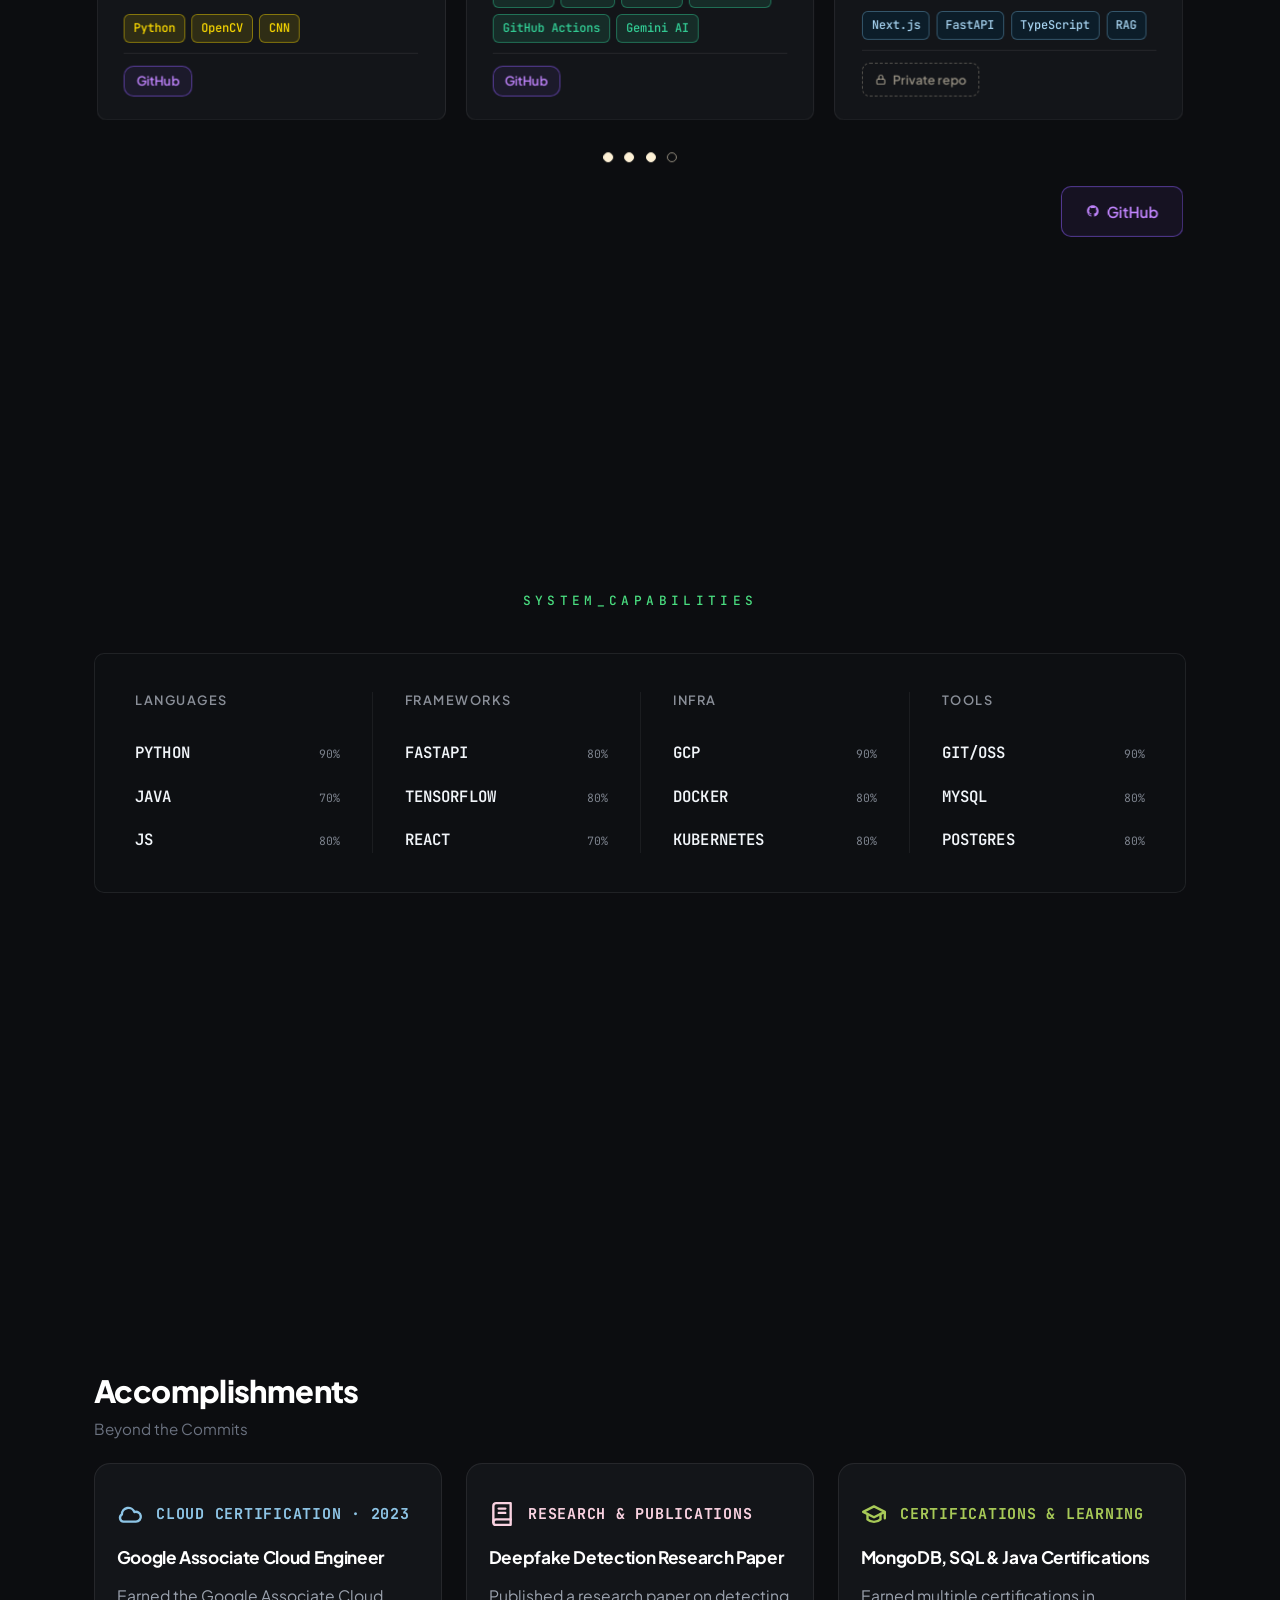
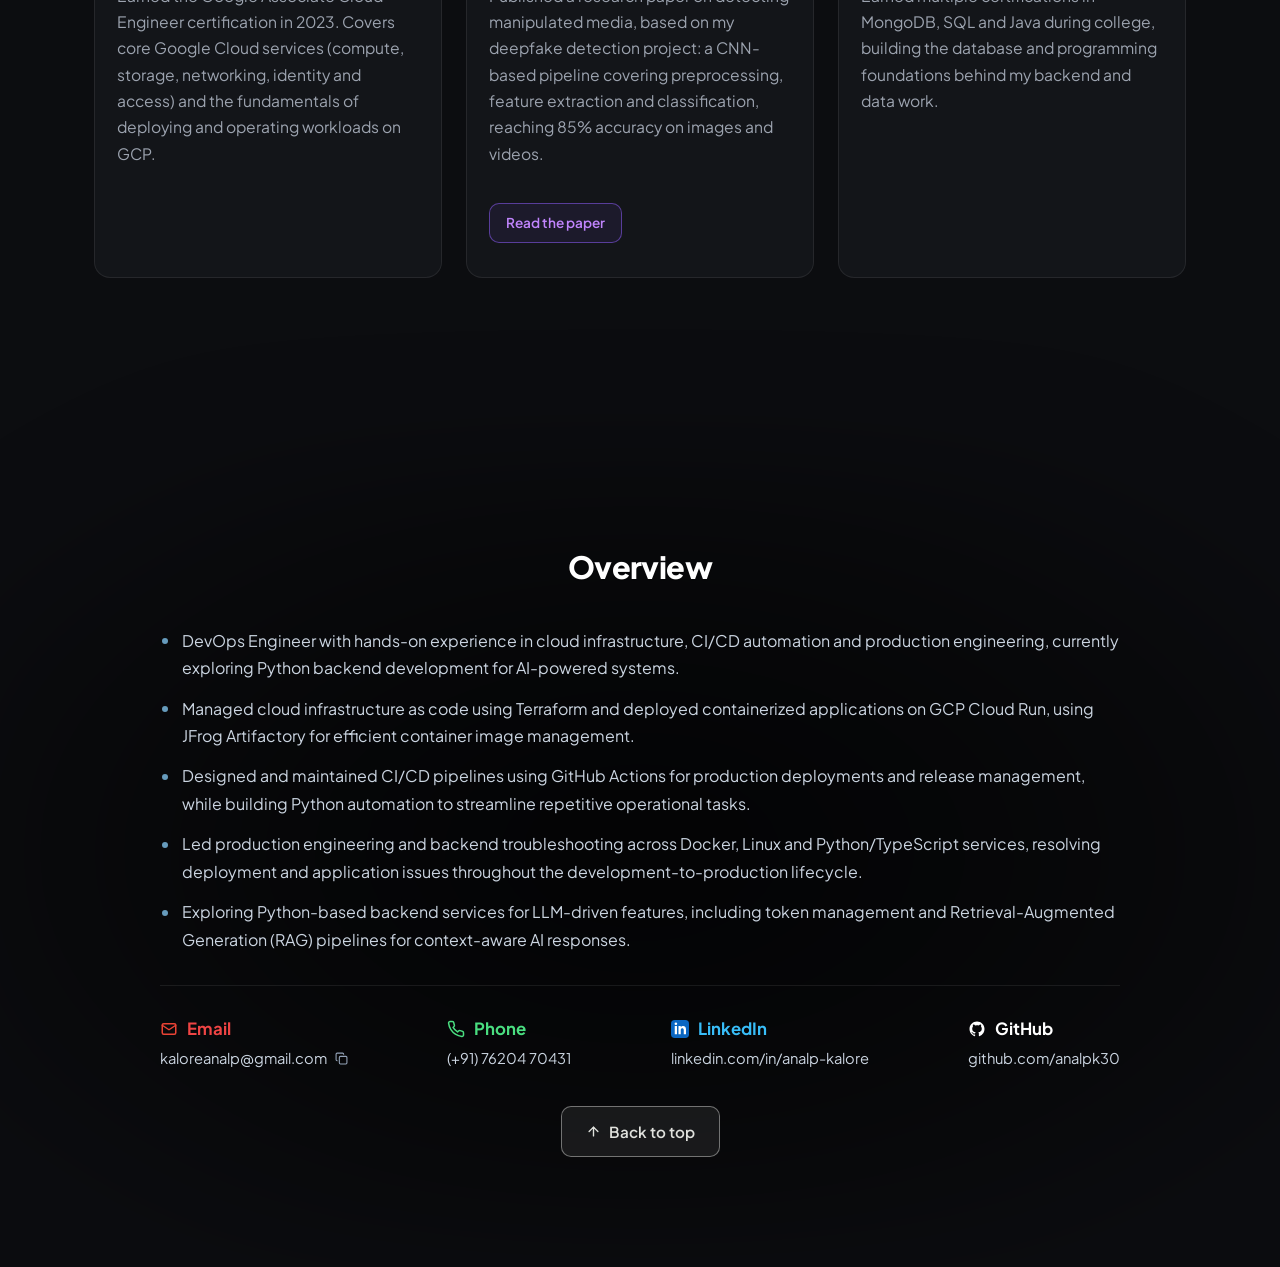
==== commit 9965aa2b: "fix #10" ====
--- a/index.html
+++ b/index.html
@@ -108,11 +108,8 @@
       <!-- HOME -->
       <section class="hero-section-centered" id="home">
         <h1 class="hero-name-center">Analp Kalore</h1>
-        <p class="hero-role-center">Python Developer <span class="role-tag-accent">|</span> DevOps Nerd <span class="role-tag-accent">|</span> AI Engineer</p>
+        <p class="hero-role-center" id="hero-role" aria-label="Python Developer | DevOps Nerd | AI Engineer"><span class="role-typed" aria-hidden="true">Python Developer <span class="role-tag-accent">|</span> DevOps Nerd <span class="role-tag-accent">|</span> AI Engineer</span></p>
         <p class="hero-bio-center">I build and ship cloud-native systems and AI-powered backends, from Terraform-managed infrastructure and CI/CD pipelines to RAG and agent-driven Python services.</p>
-        <div class="quick-skills-strip">
-          <span class="skill-pill">Python</span><span class="skill-pill">DevOps</span><span class="skill-pill">AI</span><span class="skill-pill">AI Agents</span><span class="skill-pill">RAG</span><span class="skill-pill">Vector DB</span><span class="skill-pill">Java</span>
-        </div>
       </section>
 
       <!-- PROJECTS -->
@@ -331,6 +328,7 @@
     </div>
   </main>
 
-  <script src="js/main.js?v=13"></script>
+  <script src="assets/vendor/typewriter-effect-core.js"></script>
+  <script src="js/main.js?v=14"></script>
 </body>
 </html>
--- a/css/styles.css
+++ b/css/styles.css
@@ -3426,3 +3426,8 @@
 @media (max-width: 600px) {
   .scroll-dots { left: 3px; }
 }
+
+
+/* Typewriter cursor for the hero role line */
+.hero-role-center .Typewriter__cursor { color: #62BBC1; margin-left: 1px; }
+html[data-theme="light"] .hero-role-center .Typewriter__cursor { color: #c2410c; }
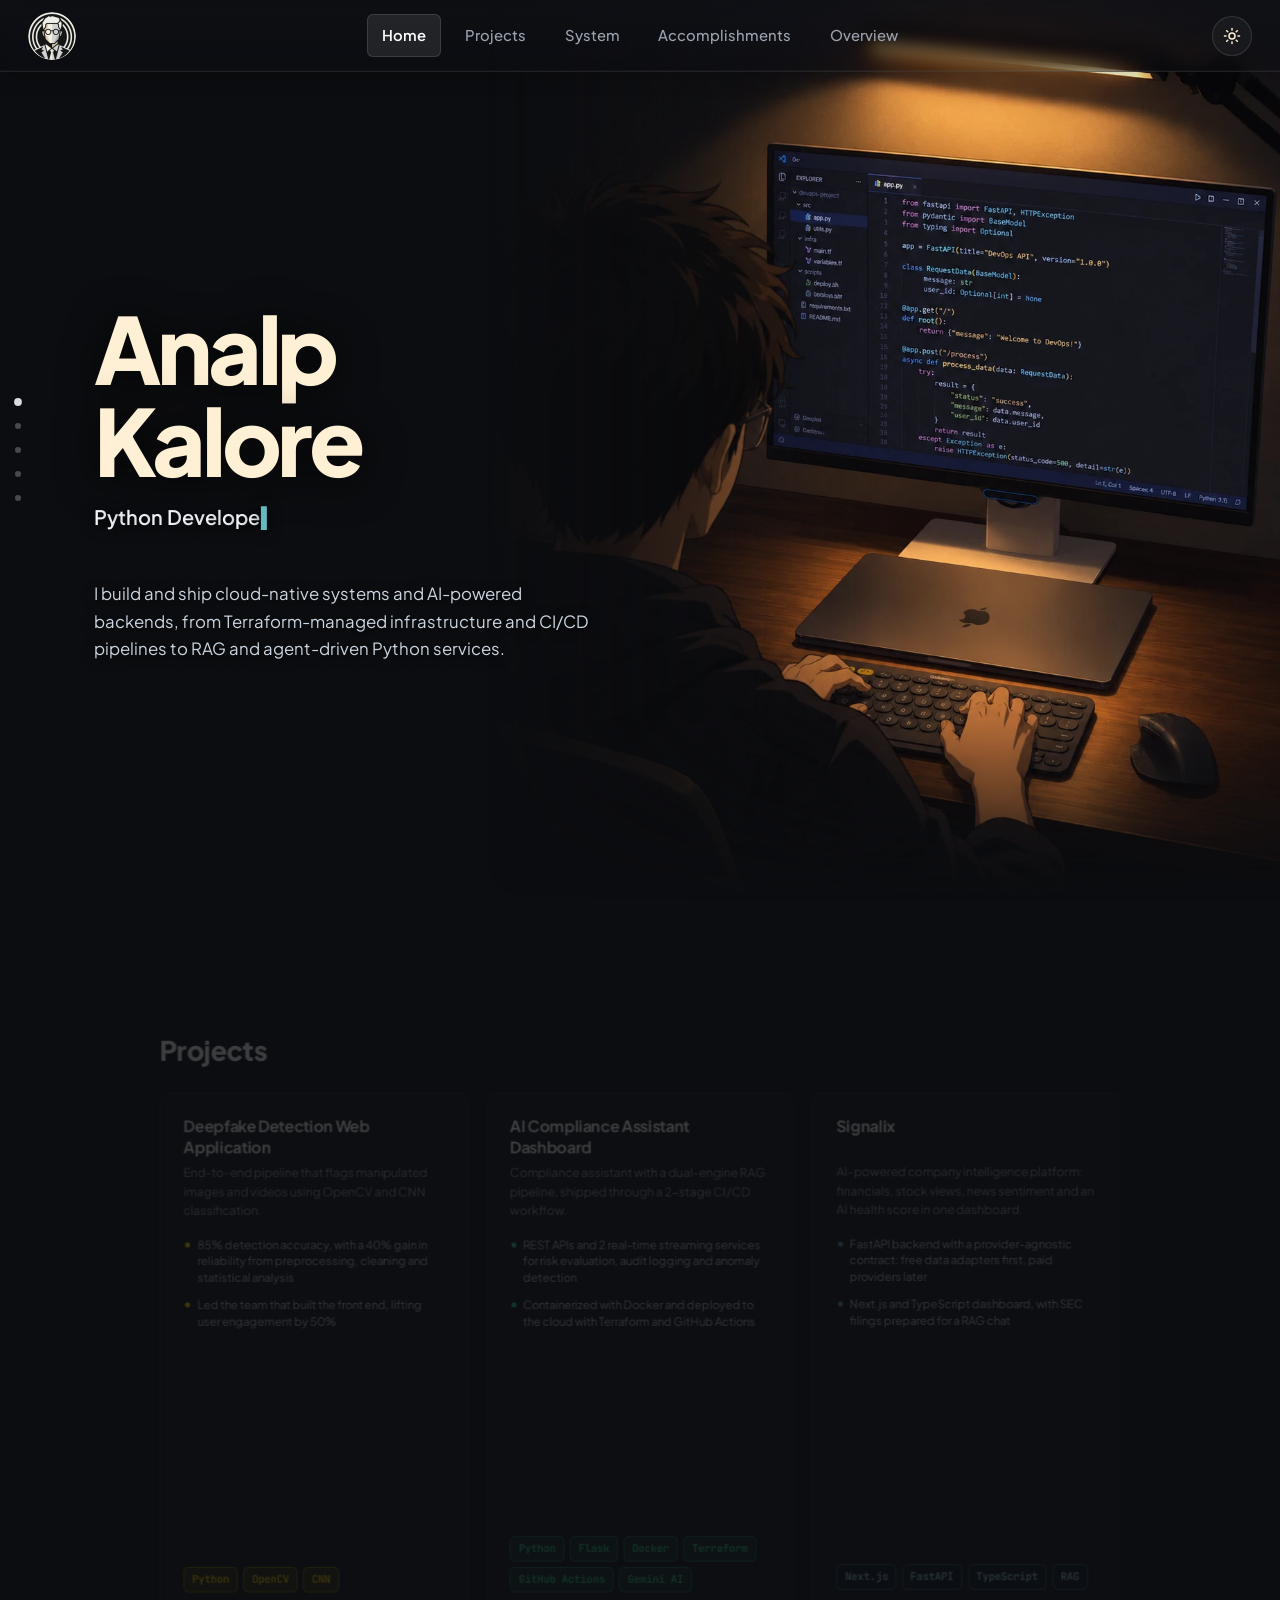
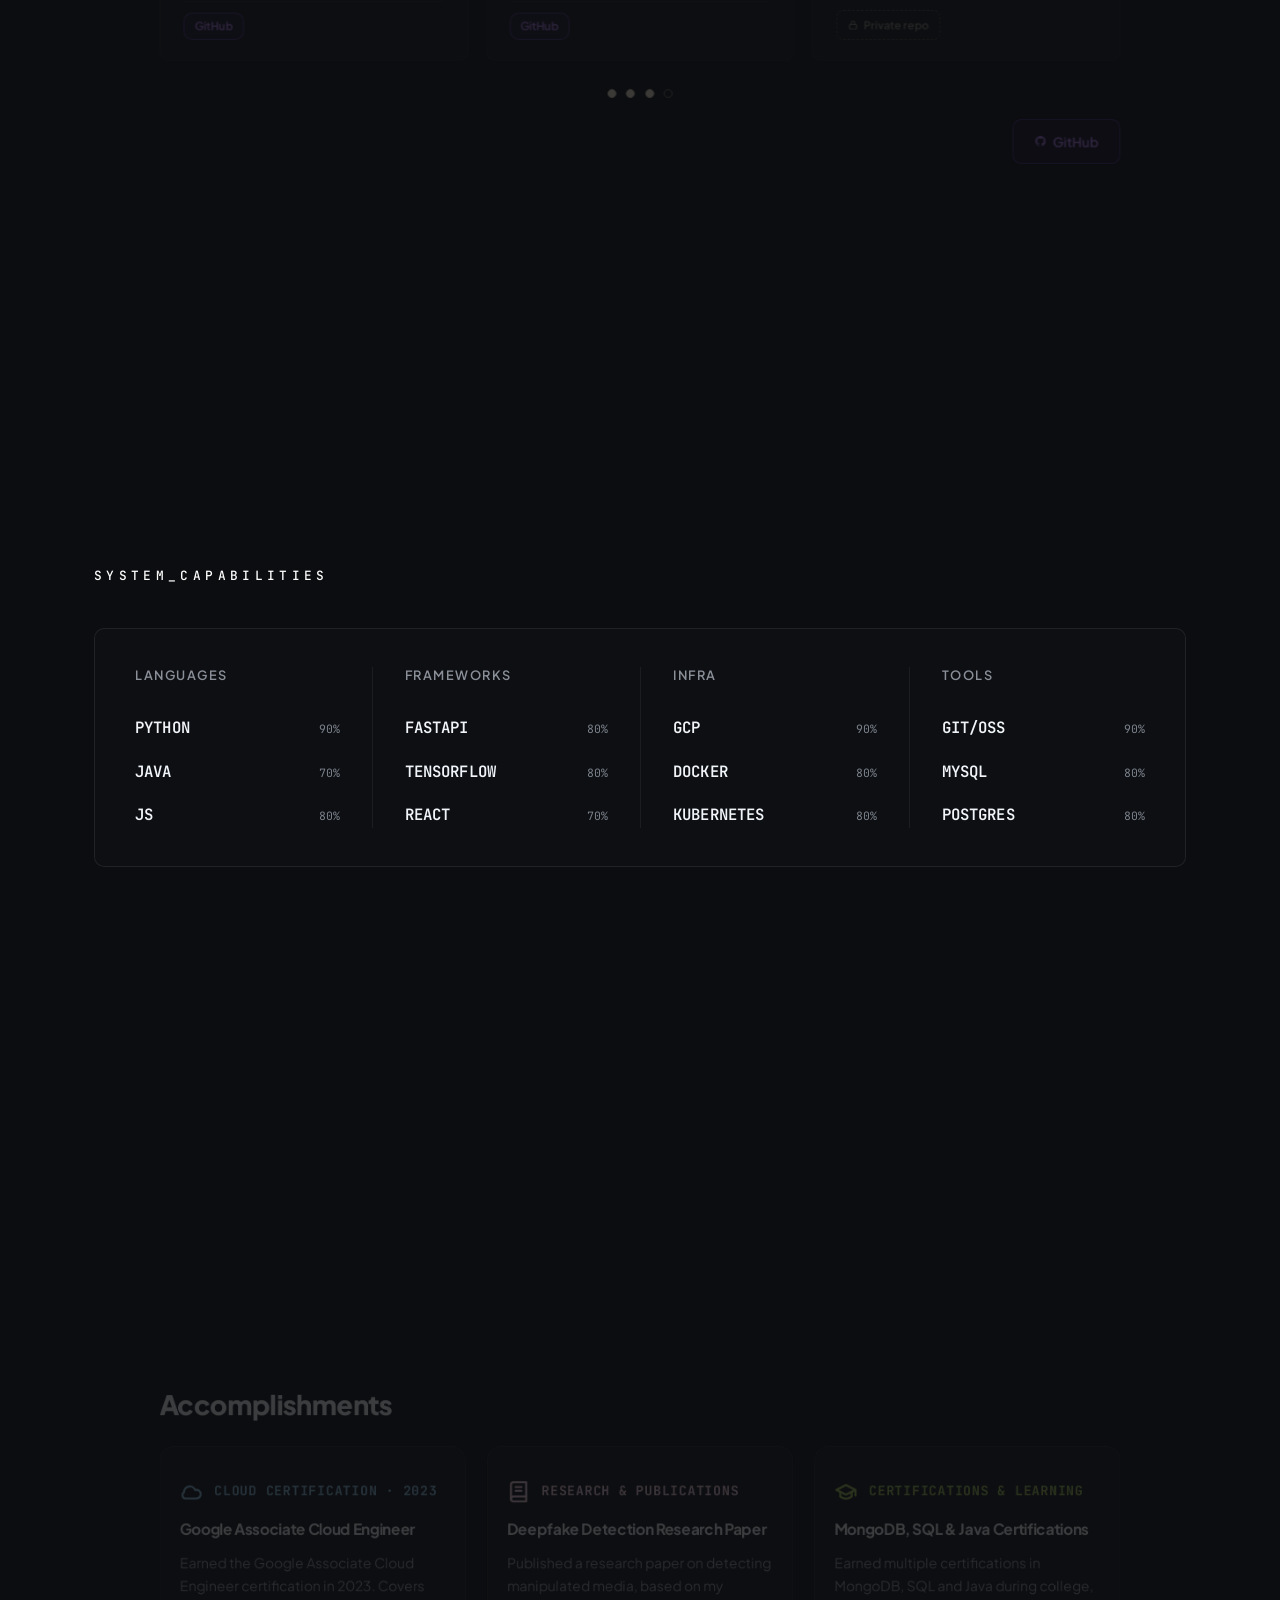
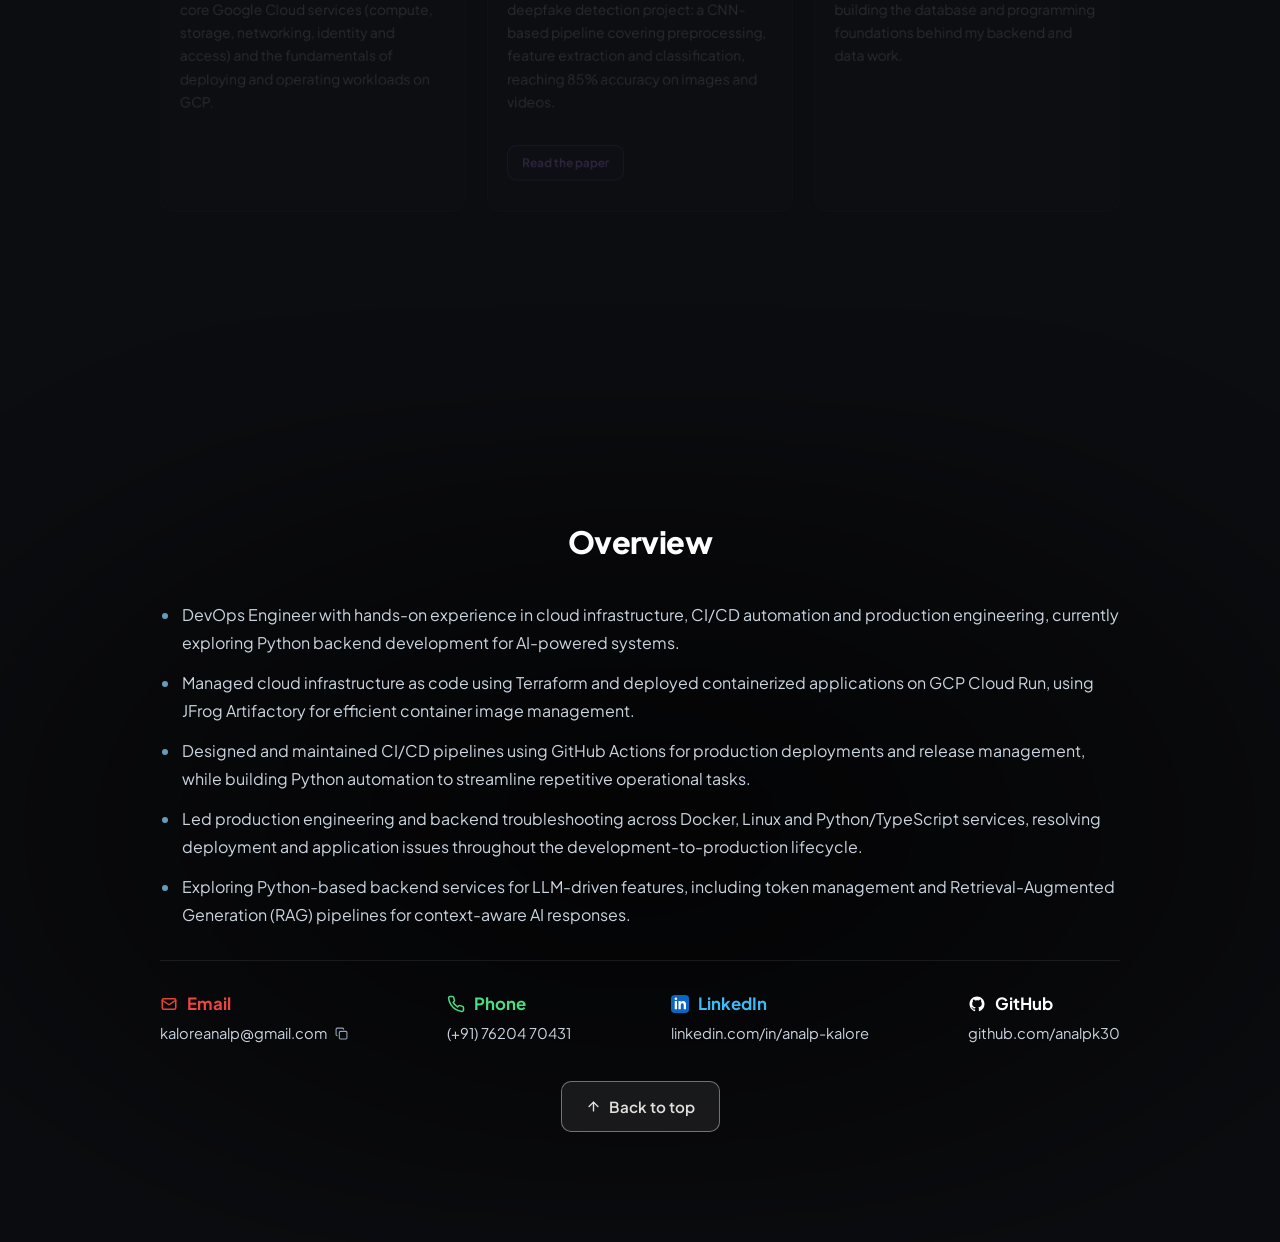
==== commit 51a85444: "fix #11" ====
--- a/index.html
+++ b/index.html
@@ -117,7 +117,6 @@
         <div class="section-header-compact">
           <div>
             <h2 class="section-title">Projects</h2>
-            <p class="section-subtitle">Where Ideas become Reality</p>
           </div>
         </div>
 
@@ -230,7 +229,6 @@
         <div class="section-header-compact">
           <div>
             <h2 class="section-title">Accomplishments</h2>
-            <p class="section-subtitle">Beyond the Commits</p>
           </div>
         </div>
 
@@ -329,6 +327,6 @@
   </main>
 
   <script src="assets/vendor/typewriter-effect-core.js"></script>
-  <script src="js/main.js?v=14"></script>
+  <script src="js/main.js?v=15"></script>
 </body>
 </html>
--- a/css/styles.css
+++ b/css/styles.css
@@ -3431,3 +3431,7 @@
 /* Typewriter cursor for the hero role line */
 .hero-role-center .Typewriter__cursor { color: #62BBC1; margin-left: 1px; }
 html[data-theme="light"] .hero-role-center .Typewriter__cursor { color: #c2410c; }
+
+/* System heading: left-aligned with the other section titles, white (dark ink in the light theme) */
+.system-eyebrow { text-align: left; color: #ffffff; }
+html[data-theme="light"] .system-eyebrow { color: #2a1608; }
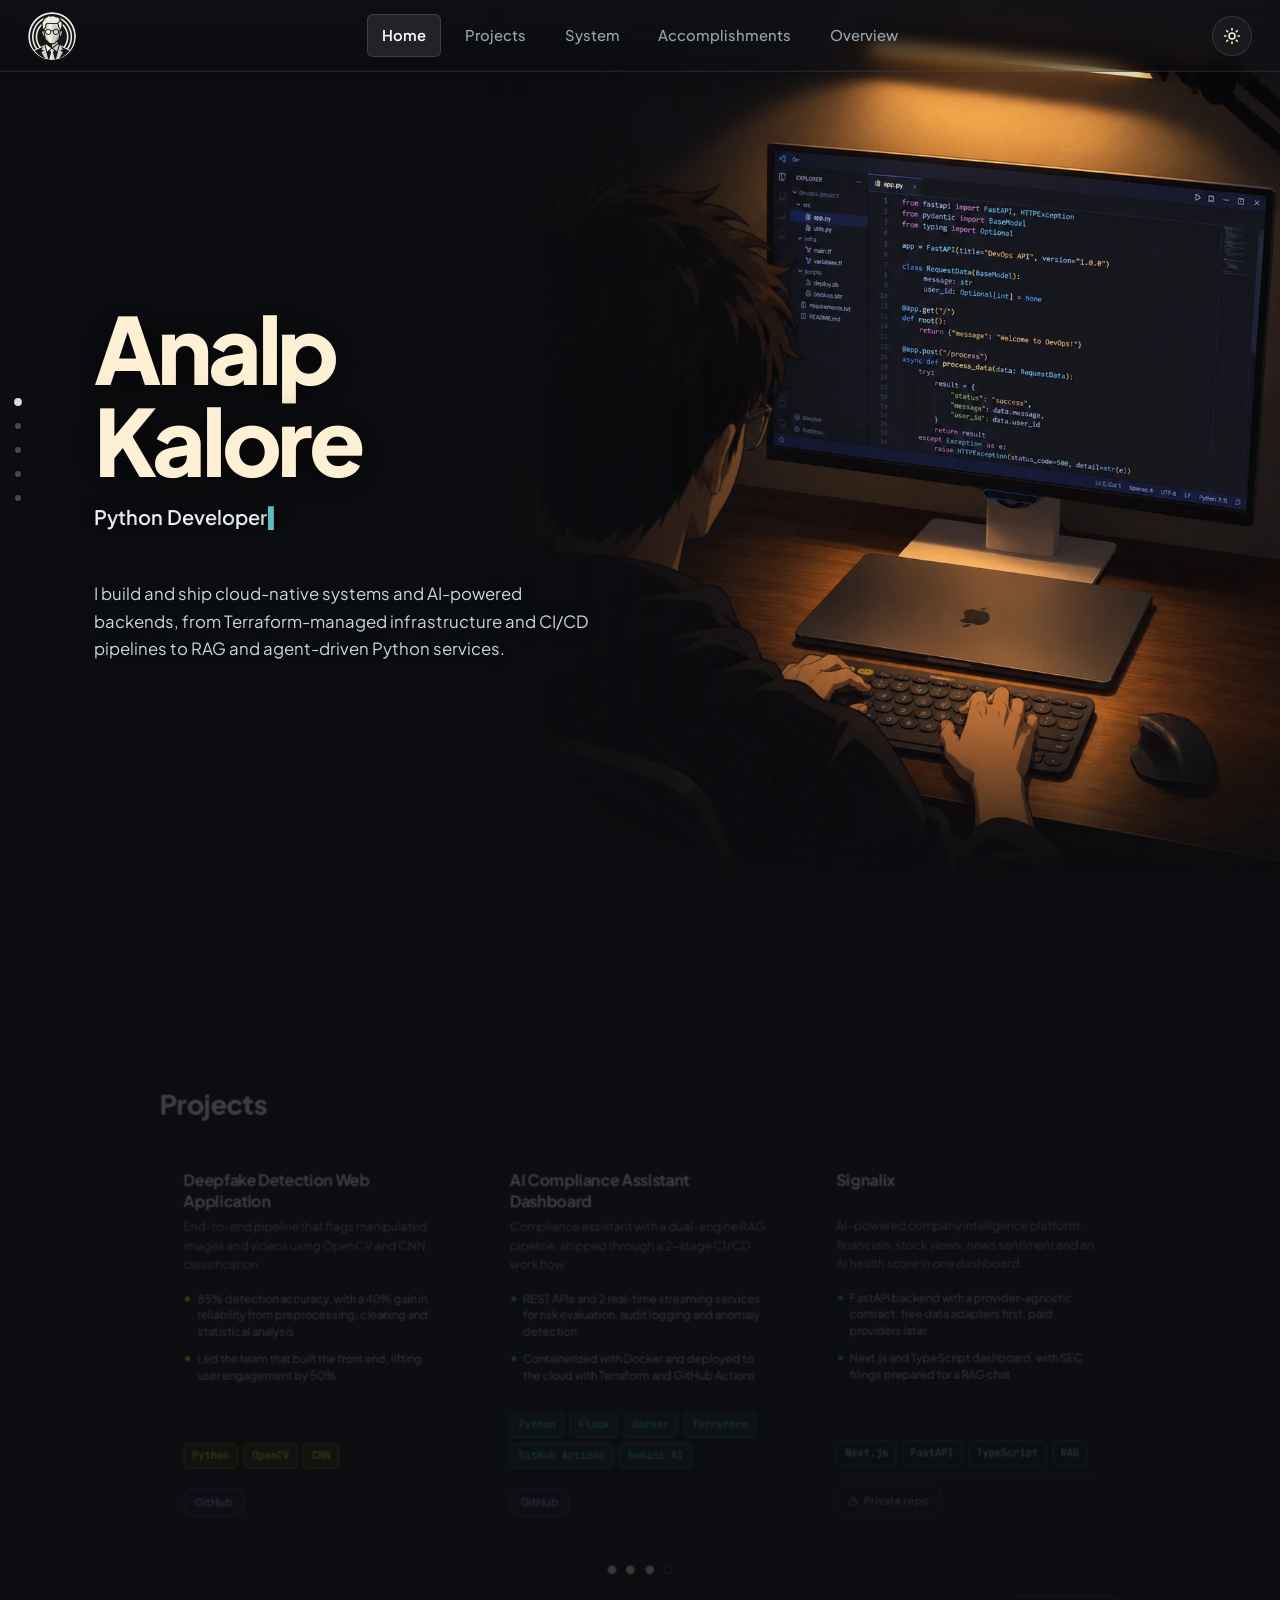
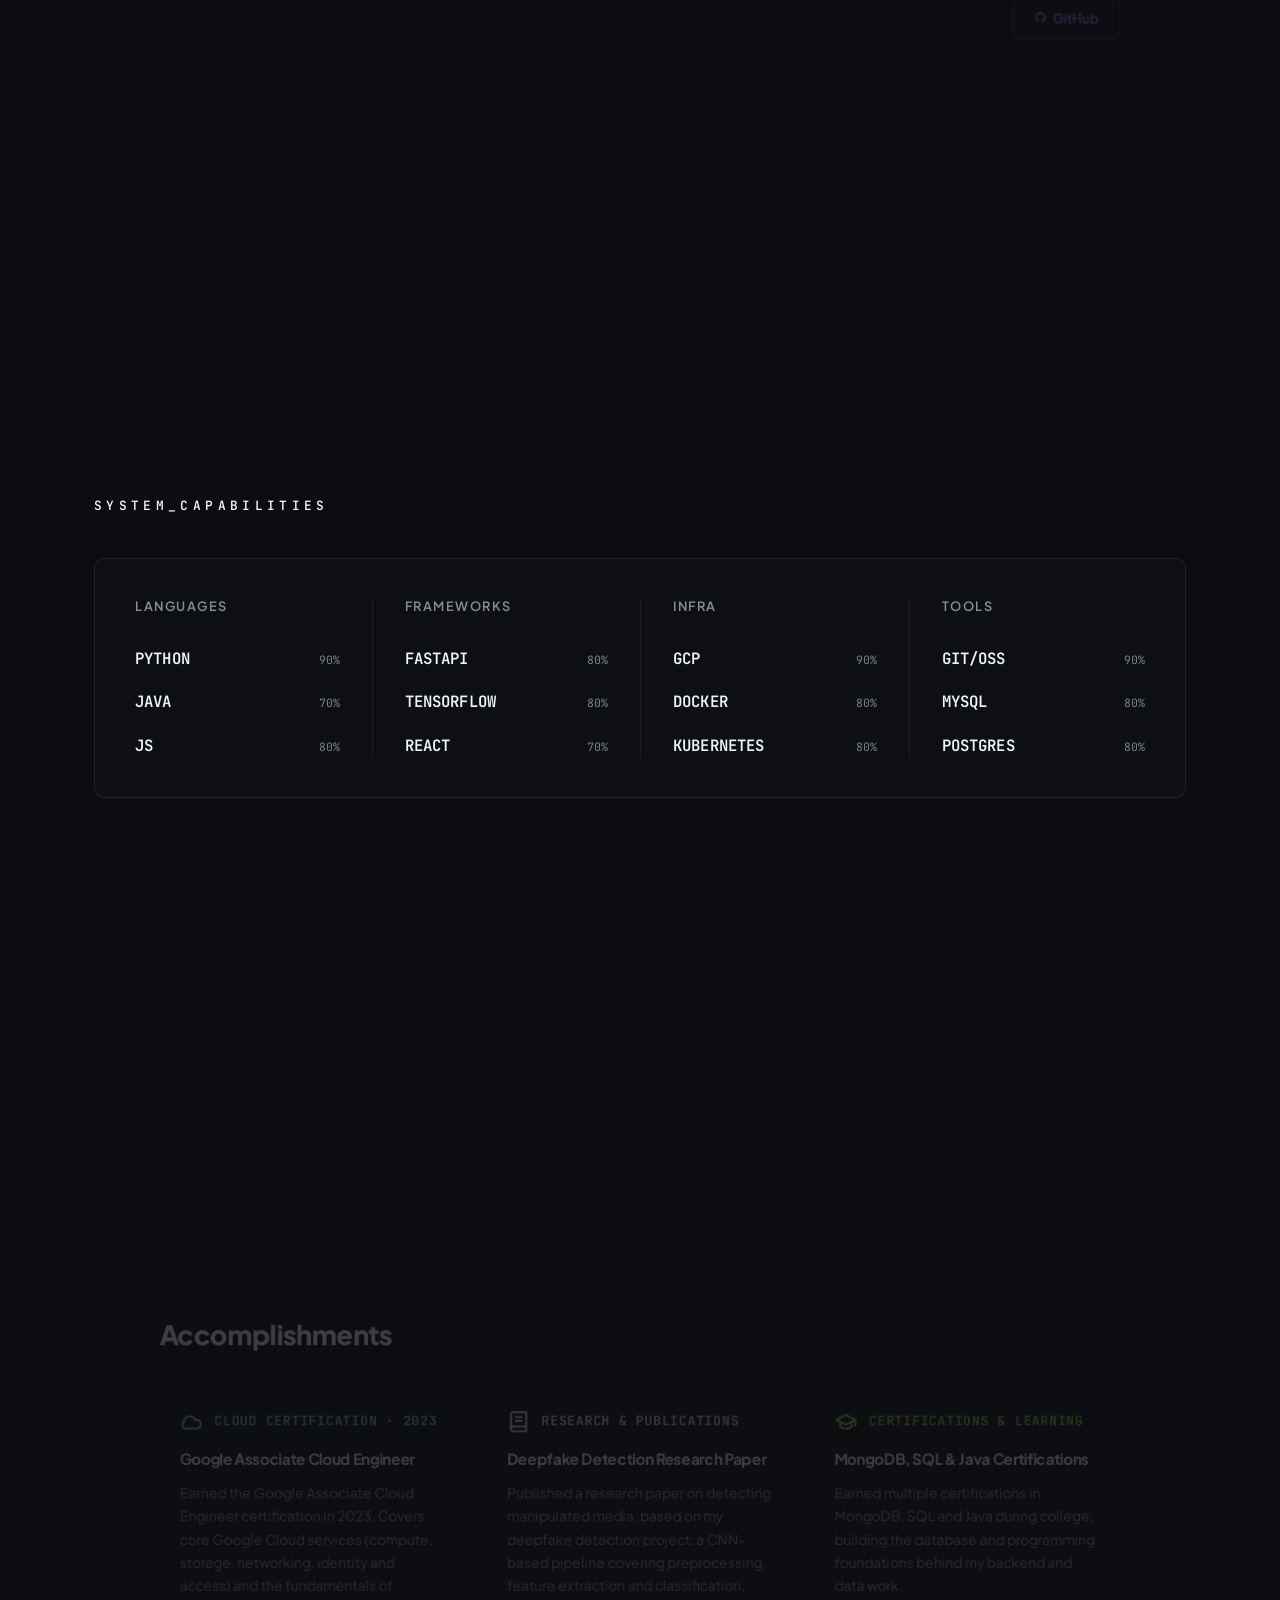
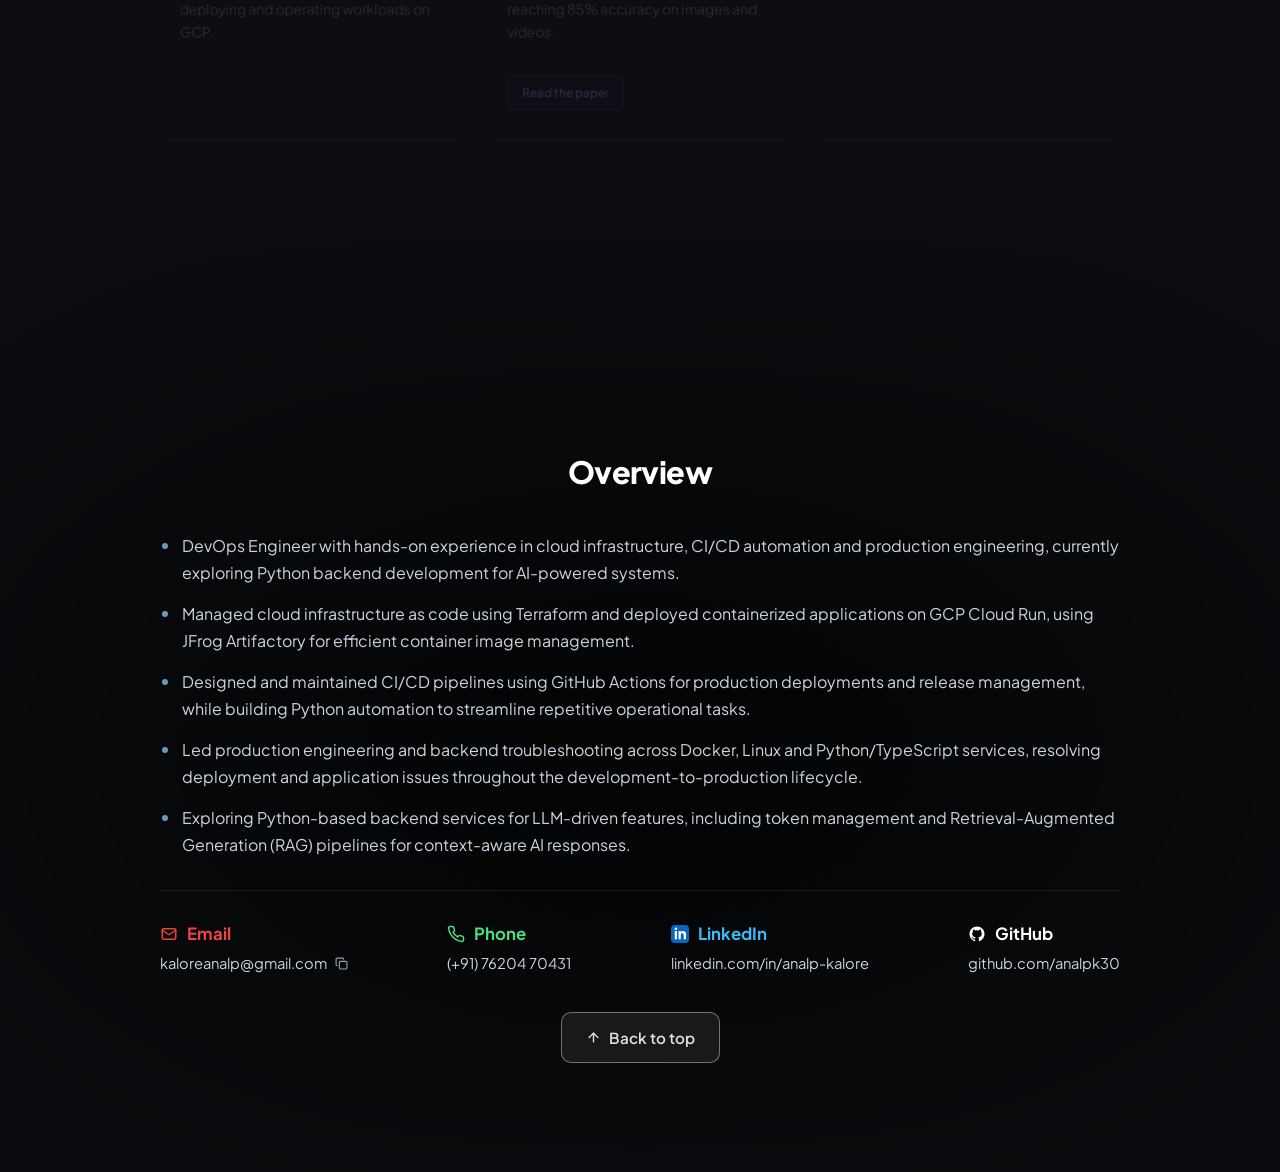
==== commit 79fb8122: "fix #12" ====
--- a/index.html
+++ b/index.html
@@ -158,17 +158,16 @@
               <span class="repo-private" title="Repository is private while the project is in progress"><svg width="12" height="12" viewBox="0 0 24 24" fill="none" stroke="currentColor" stroke-width="2.4" stroke-linecap="round" stroke-linejoin="round" aria-hidden="true"><rect x="4" y="11" width="16" height="10" rx="2"></rect><path d="M8 11V7a4 4 0 0 1 8 0v4"></path></svg>Private repo</span>
             </div>
           </article>
-          <article class="home-project-card card-accent-purple" data-project="minicloud">
-            <h3 class="project-card-heading">MiniCloud</h3>
-            <p class="project-card-desc">Personal developer cloud platform built on top of open-source infrastructure, aiming for one-command deploys.</p>
+          <article class="home-project-card card-accent-purple" data-project="invoice">
+            <h3 class="project-card-heading">Online Invoice Management System</h3>
+            <p class="project-card-desc">Full-stack invoice processing system with a Spring Boot and Hibernate backend, a React front end and MySQL storage.</p>
             <ul class="project-card-bullets">
-              <li class="bullet-dot-purple">Building MiniCloud, a lightweight personal developer cloud platform that deploys containerized applications to a single VPS using k3s, Traefik, wildcard DNS, and automatic HTTPS.</li>
-              <li class="bullet-dot-purple">Designed a FastAPI-based control plane and CLI workflow to turn developer intent into Kubernetes Deployments, Services, Ingress routes, health checks, resource limits, and public application URLs.</li>
-              <li class="bullet-dot-purple">Applied DevOps and platform-engineering practices including containerization, Kubernetes orchestration, TLS automation with cert-manager and Let&rsquo;s Encrypt, secure secret handling, and cost-efficient single-node infrastructure design.</li>
-            </ul>
-            <div class="card-tags"><span class="tag">Python</span><span class="tag">FastAPI</span><span class="tag">Kubernetes</span><span class="tag">k3s</span><span class="tag">In progress</span></div>
+              <li class="bullet-dot-purple">Optimized MySQL queries for invoice data, with 89% uptime and 95% data retrieval efficiency</li>
+              <li class="bullet-dot-purple">Authentication and authorization with 88% accuracy in user verification, plus real-time validation for 87% accurate financial reporting</li>
+            </ul>
+            <div class="card-tags"><span class="tag">Java</span><span class="tag">Spring Boot</span><span class="tag">Hibernate</span><span class="tag">React</span><span class="tag">MySQL</span><span class="tag">Auth</span></div>
             <div class="project-card-footer">
-              <span class="repo-private" title="Repository is private while the project is in progress"><svg width="12" height="12" viewBox="0 0 24 24" fill="none" stroke="currentColor" stroke-width="2.4" stroke-linecap="round" stroke-linejoin="round" aria-hidden="true"><rect x="4" y="11" width="16" height="10" rx="2"></rect><path d="M8 11V7a4 4 0 0 1 8 0v4"></path></svg>Private repo</span>
+              <a href="https://github.com/analpk30/Online-Invoice-Processing-system" target="_blank" rel="noopener noreferrer" class="btn btn-outline-purple btn-sm"><span>GitHub</span></a>
             </div>
           </article>
         </div>
@@ -177,7 +176,7 @@
           <button type="button" class="projects-dot" data-project="deepfake" aria-label="Show Deepfake Detection" title="Deepfake Detection"></button>
           <button type="button" class="projects-dot" data-project="compliance" aria-label="Show AI Compliance Assistant" title="AI Compliance Assistant"></button>
           <button type="button" class="projects-dot" data-project="signalix" aria-label="Show Signalix" title="Signalix"></button>
-          <button type="button" class="projects-dot" data-project="minicloud" aria-label="Show MiniCloud" title="MiniCloud"></button>
+          <button type="button" class="projects-dot" data-project="invoice" aria-label="Show Online Invoice Management System" title="Online Invoice Management System"></button>
         </div>
 
         <div class="projects-view-more">
